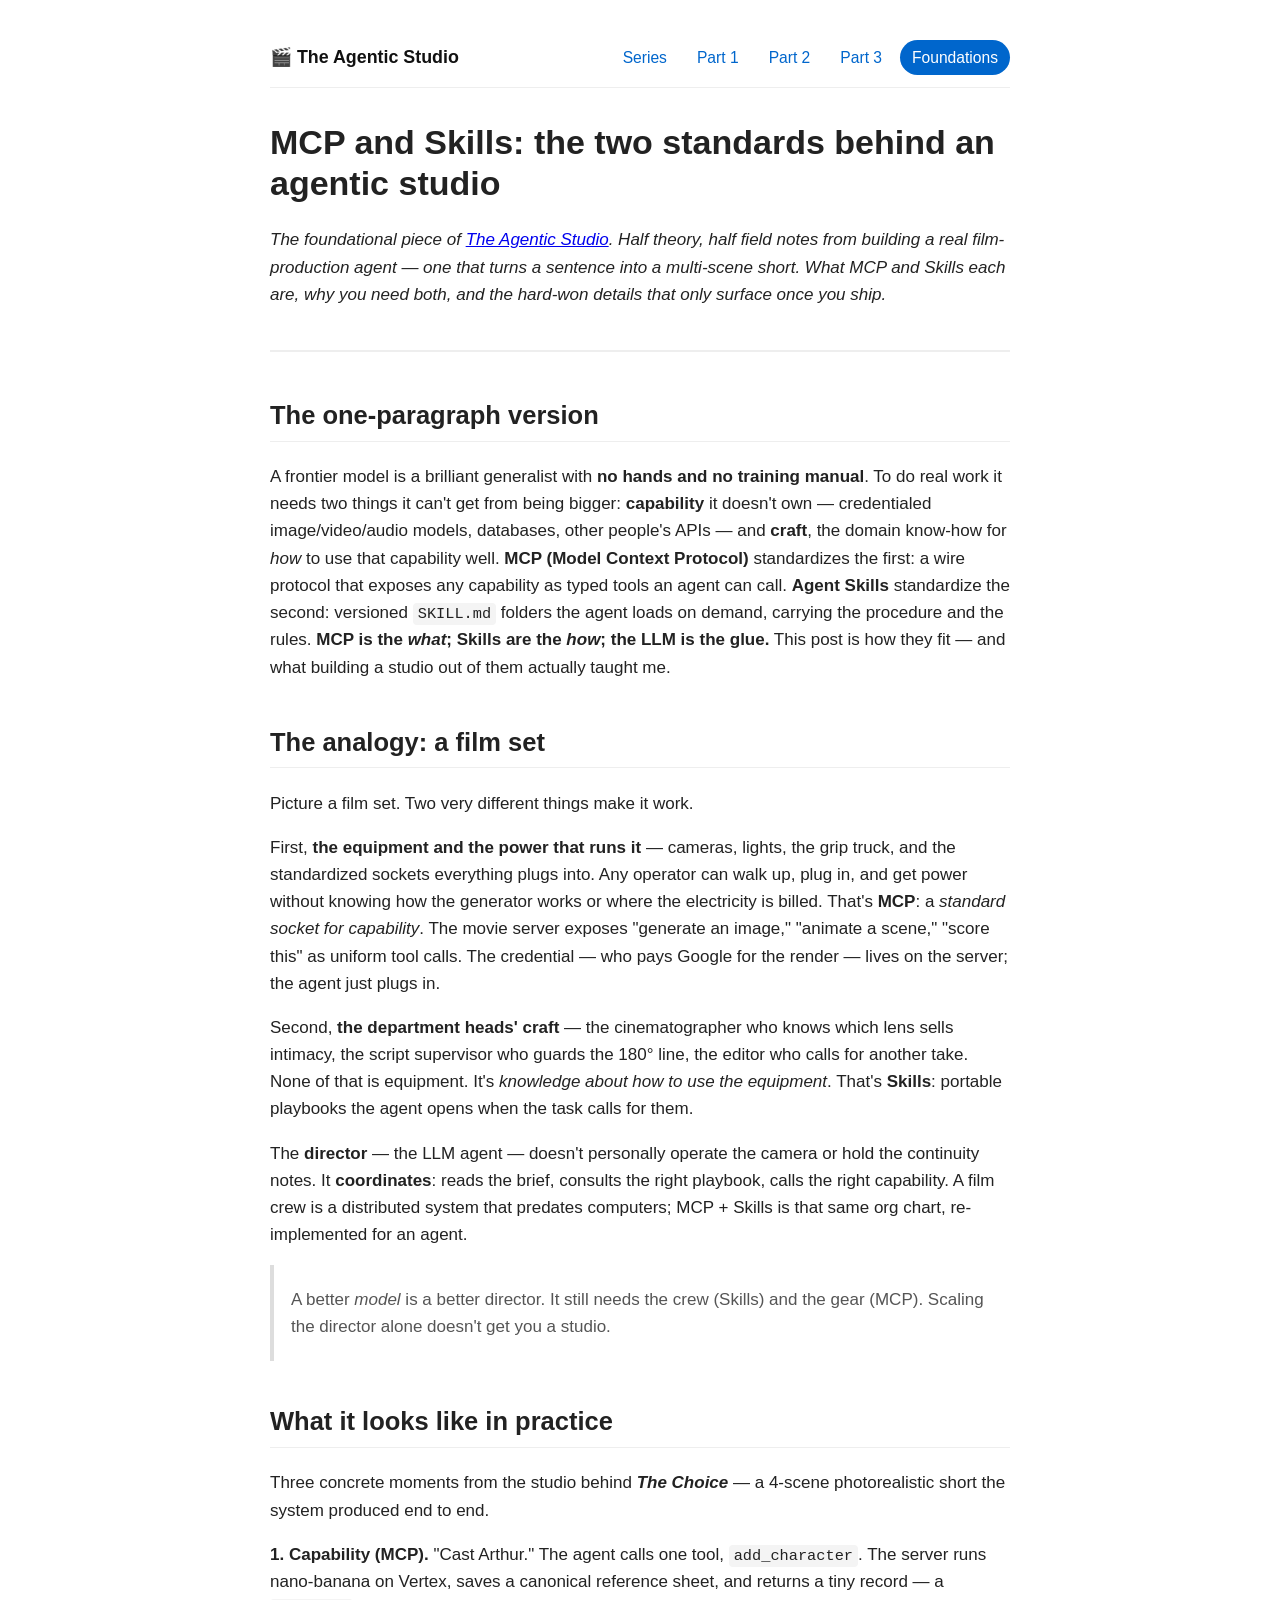
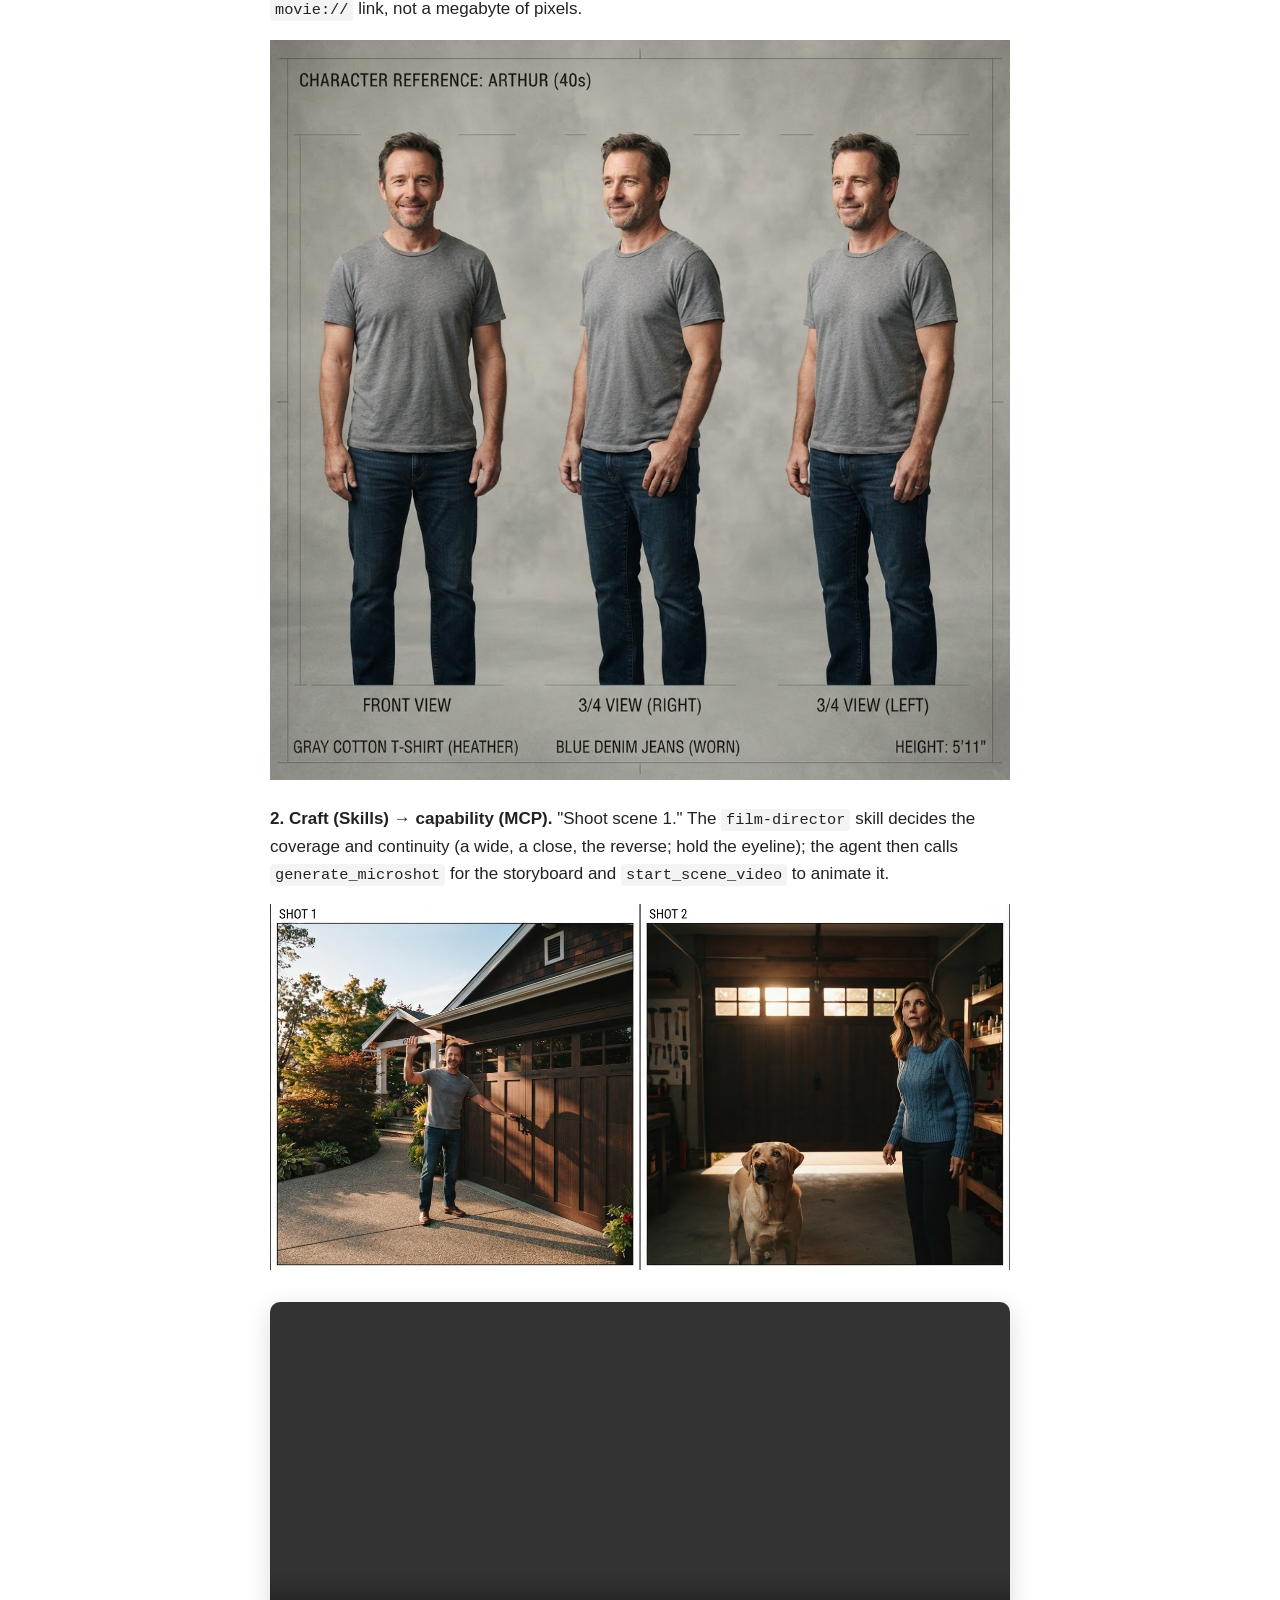
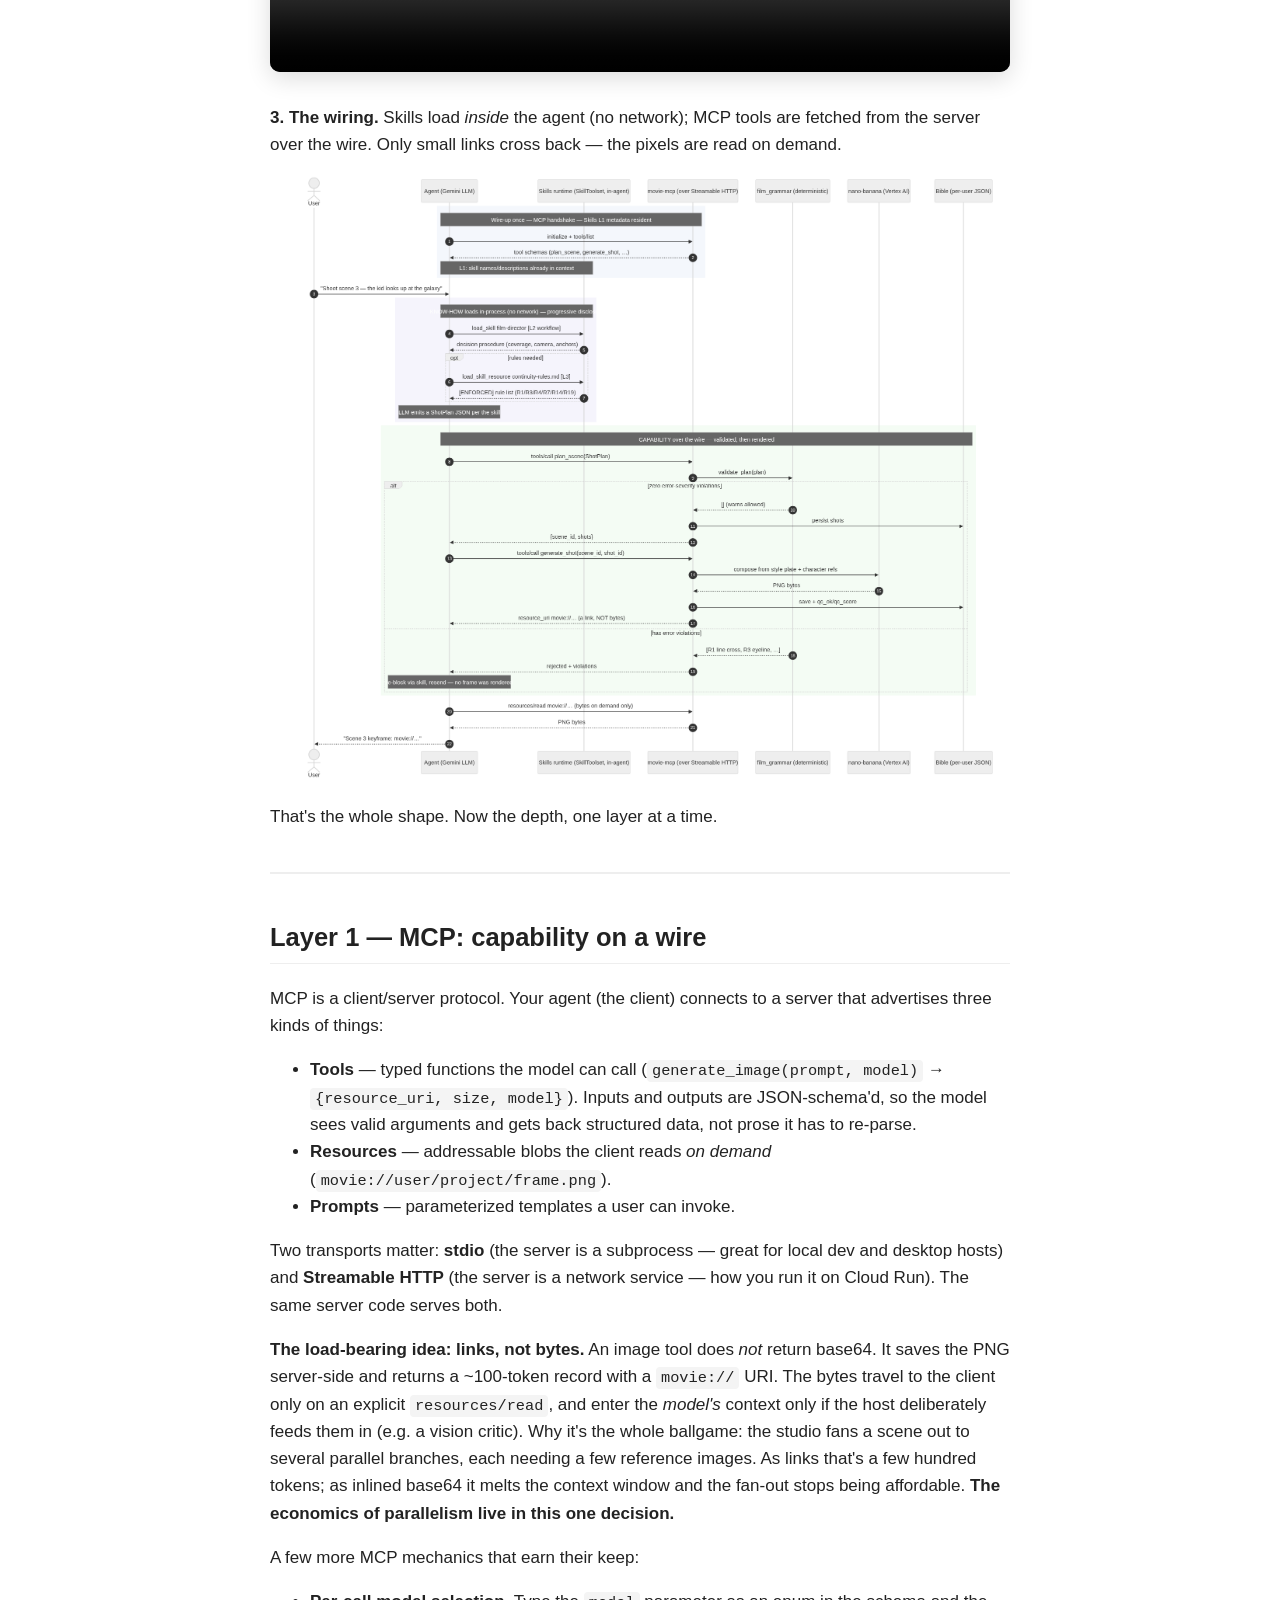
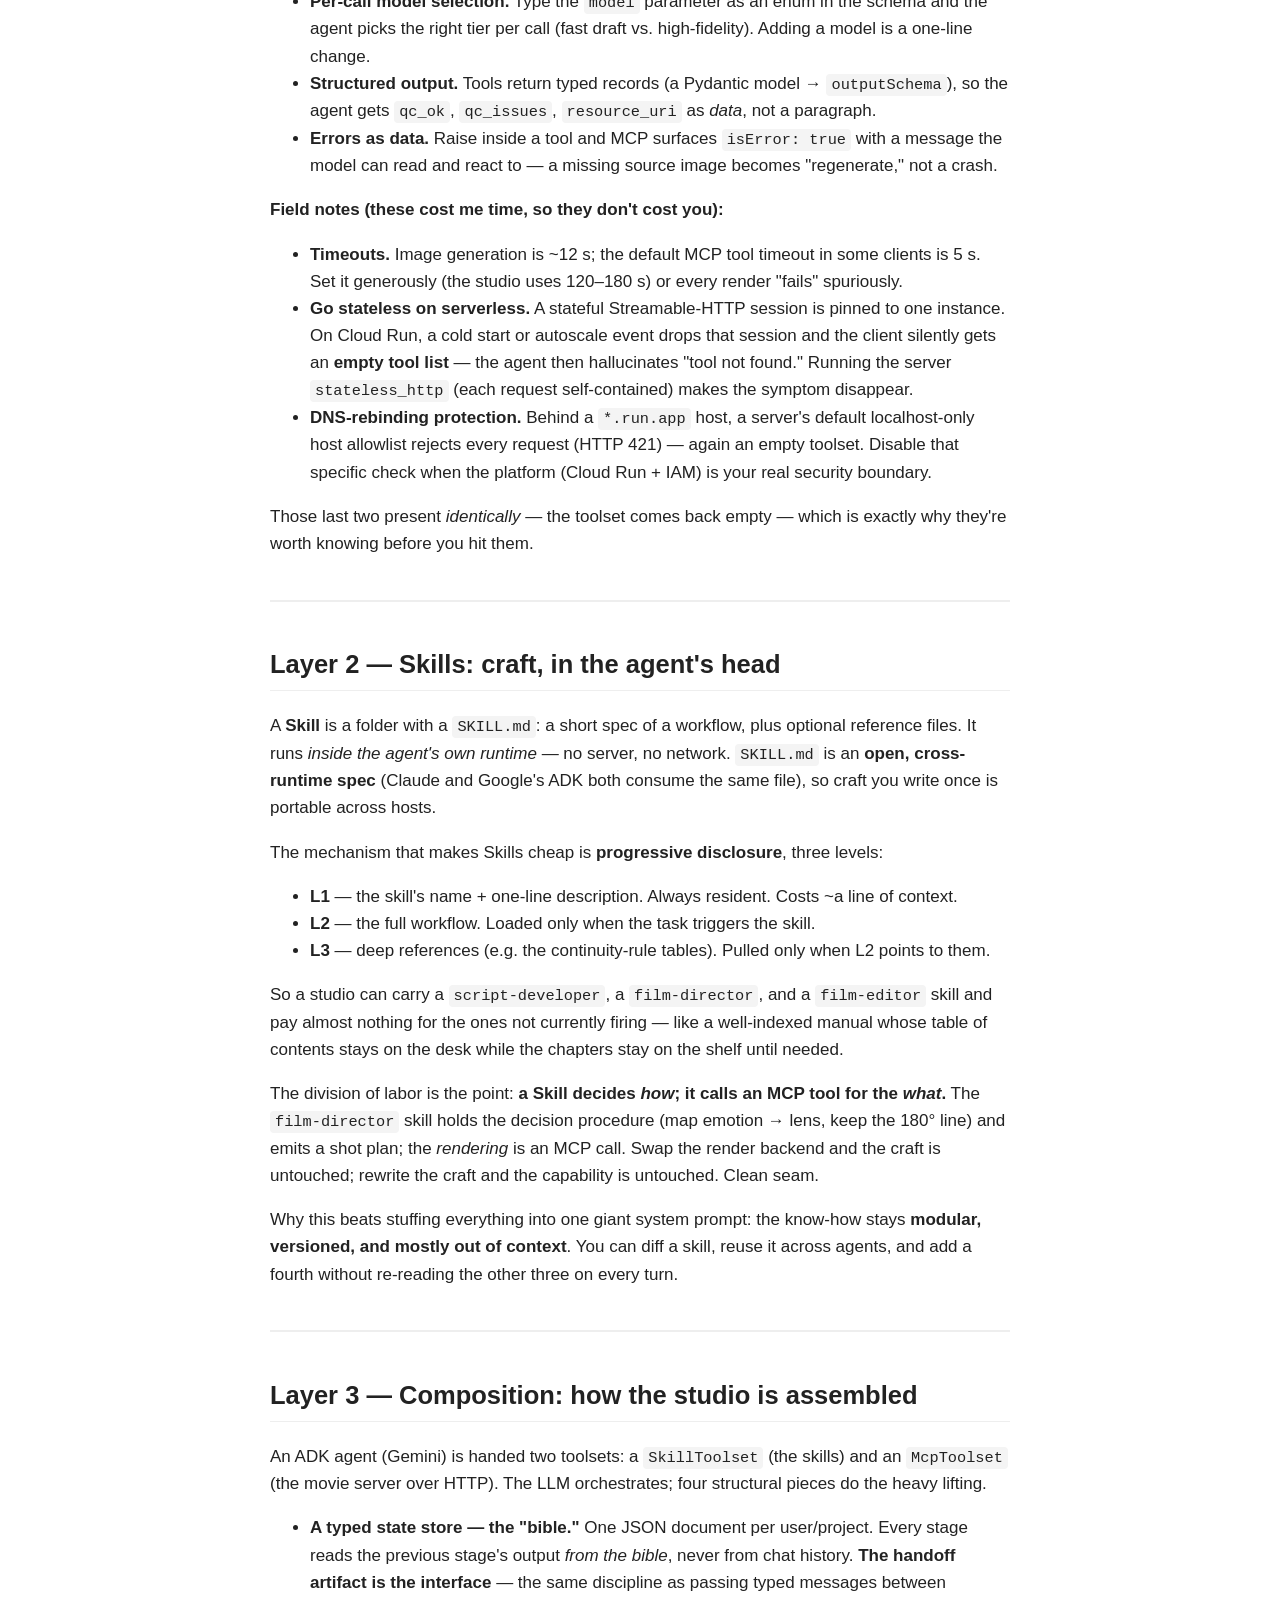
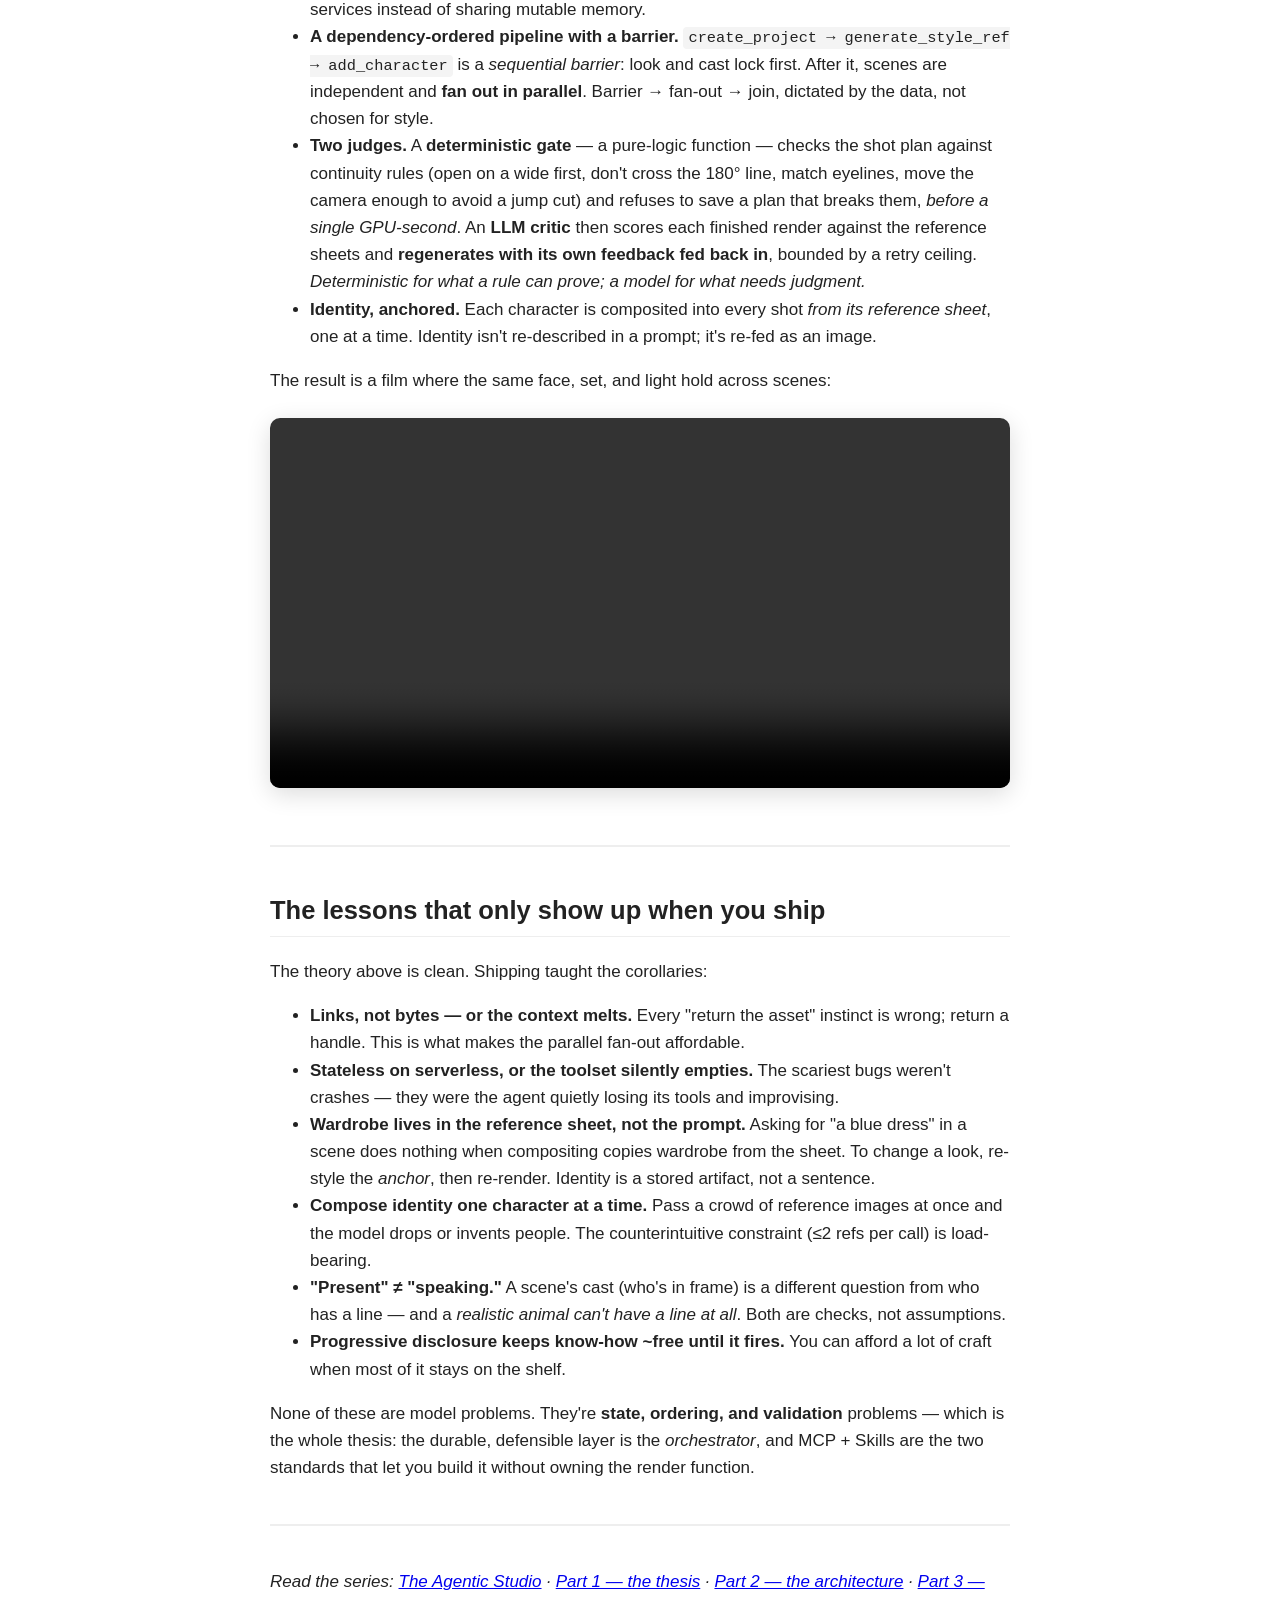
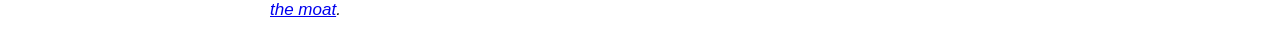
==== docs/index.html @ 74cbadb4 "Rewrite Foundations post (theory + field notes: analogy -> examples -> layered depth, The Choice med" ====
<!doctype html><meta charset=utf-8>
<title>MCP and Skills — The Agentic Studio</title><style>
body{max-width:740px;margin:40px auto;font:17px/1.6 -apple-system,Segoe UI,Roboto,Helvetica,Arial;color:#222;padding:0 16px}
h1{font-size:2em;line-height:1.2} h2{margin-top:1.6em;border-bottom:1px solid #eee;padding-bottom:.2em}
h3{margin-top:1.3em} hr{border:none;border-top:2px solid #eee;margin:2.5em 0}
code{background:#f4f4f4;padding:2px 5px;border-radius:4px;font-size:.9em}
pre{background:#f6f8fa;padding:14px;border-radius:8px;overflow:auto} pre code{background:none;padding:0}
pre.mermaid{background:#fff;text-align:center}
table{border-collapse:collapse;width:100%;margin:1em 0} th,td{border:1px solid #ddd;padding:8px 10px;text-align:left;font-size:.92em}
th{background:#fafafa} blockquote{border-left:4px solid #ddd;margin:1em 0;padding:.2em 1em;color:#555} img{max-width:100%}
video{max-width:100%;border-radius:10px;box-shadow:0 6px 24px rgba(0,0,0,.14);margin:.4em 0}
.gallery{display:grid;grid-template-columns:repeat(auto-fit,minmax(240px,1fr));gap:14px;margin:1.2em 0}
.gallery figure{margin:0} .gallery figcaption{font-size:.82em;color:#777;margin-top:4px}
.site-nav{display:flex;flex-wrap:wrap;align-items:center;gap:8px 12px;margin:0 0 2em;padding-bottom:12px;border-bottom:1px solid #eee}
.site-nav .brand{font-weight:700;color:#111;text-decoration:none;font-size:1.05em;margin-right:auto}
.navlinks{display:flex;flex-wrap:wrap;gap:6px}
.nav-item{text-decoration:none;color:#06c;padding:5px 12px;border-radius:999px;font-size:.92em;white-space:nowrap;transition:background .12s}
.nav-item:hover{background:#eef5ff}
.nav-item.active{background:#06c;color:#fff;pointer-events:none}</style>
<header class="site-nav"><a class="brand" href="agentic-studio-series.html">🎬 The Agentic Studio</a><nav class="navlinks"><a class="nav-item" href="agentic-studio-series.html" title="Overview">Series</a><a class="nav-item" href="part-1-thesis.html" title="Thesis">Part 1</a><a class="nav-item" href="pre-production-barrier.html" title="Architecture">Part 2</a><a class="nav-item" href="part-3-moat.html" title="Moat">Part 3</a><a class="nav-item active" href="#" title="MCP & Skills">Foundations</a></nav></header>
<h1>MCP and Skills: the two standards behind an agentic studio</h1>
<p><em>The foundational piece of </em><em><a href="agentic-studio-series.html">The Agentic Studio</a></em><em>. Half theory, half
field notes from building a real film-production agent — one that turns a sentence into a multi-scene
short. What MCP and Skills each are, why you need </em><em>both</em><em>, and the hard-won details that only surface
once you ship.</em></p>
<hr />
<h2>The one-paragraph version</h2>
<p>A frontier model is a brilliant generalist with <strong>no hands and no training manual</strong>. To do real work
it needs two things it can't get from being bigger: <strong>capability</strong> it doesn't own — credentialed
image/video/audio models, databases, other people's APIs — and <strong>craft</strong>, the domain know-how for
<em>how</em> to use that capability well. <strong>MCP (Model Context Protocol)</strong> standardizes the first: a wire
protocol that exposes any capability as typed tools an agent can call. <strong>Agent Skills</strong> standardize
the second: versioned <code>SKILL.md</code> folders the agent loads on demand, carrying the procedure and the
rules. <strong>MCP is the <em>what</em>; Skills are the <em>how</em>; the LLM is the glue.</strong> This post is how they fit —
and what building a studio out of them actually taught me.</p>
<h2>The analogy: a film set</h2>
<p>Picture a film set. Two very different things make it work.</p>
<p>First, <strong>the equipment and the power that runs it</strong> — cameras, lights, the grip truck, and the
standardized sockets everything plugs into. Any operator can walk up, plug in, and get power without
knowing how the generator works or where the electricity is billed. That's <strong>MCP</strong>: a <em>standard
socket for capability</em>. The movie server exposes "generate an image," "animate a scene," "score this"
as uniform tool calls. The credential — who pays Google for the render — lives on the server; the
agent just plugs in.</p>
<p>Second, <strong>the department heads' craft</strong> — the cinematographer who knows which lens sells intimacy,
the script supervisor who guards the 180° line, the editor who calls for another take. None of that is
equipment. It's <em>knowledge about how to use the equipment</em>. That's <strong>Skills</strong>: portable playbooks the
agent opens when the task calls for them.</p>
<p>The <strong>director</strong> — the LLM agent — doesn't personally operate the camera or hold the continuity
notes. It <strong>coordinates</strong>: reads the brief, consults the right playbook, calls the right capability. A
film crew is a distributed system that predates computers; MCP + Skills is that same org chart,
re-implemented for an agent.</p>
<blockquote>
<p>A better <em>model</em> is a better director. It still needs the crew (Skills) and the gear (MCP). Scaling
the director alone doesn't get you a studio.</p>
</blockquote>
<h2>What it looks like in practice</h2>
<p>Three concrete moments from the studio behind <strong><em>The Choice</em></strong> — a 4-scene photorealistic short the
system produced end to end.</p>
<p><strong>1. Capability (MCP).</strong> "Cast Arthur." The agent calls one tool, <code>add_character</code>. The server runs
nano-banana on Vertex, saves a canonical reference sheet, and returns a tiny record — a <code>movie://</code>
link, not a megabyte of pixels.</p>
<p><img alt="Arthur — a character reference sheet returned by an MCP tool" src="media/choice-arthur.png" /></p>
<p><strong>2. Craft (Skills) → capability (MCP).</strong> "Shoot scene 1." The <code>film-director</code> skill decides the
coverage and continuity (a wide, a close, the reverse; hold the eyeline); the agent then calls
<code>generate_microshot</code> for the storyboard and <code>start_scene_video</code> to animate it.</p>
<p><img alt="A 3-panel micro-shot storyboard for one scene" src="media/choice-storyboard-s1.png" /></p>
<video controls preload="metadata" src="media/choice-scene-1.mp4" style="width:100%"></video>

<p><strong>3. The wiring.</strong> Skills load <em>inside</em> the agent (no network); MCP tools are fetched from the server
over the wire. Only small links cross back — the pixels are read on demand.</p>
<p><img alt="The skill + MCP call path" src="media/seq-callpath.png" /></p>
<p>That's the whole shape. Now the depth, one layer at a time.</p>
<hr />
<h2>Layer 1 — MCP: capability on a wire</h2>
<p>MCP is a client/server protocol. Your agent (the client) connects to a server that advertises three
kinds of things:</p>
<ul>
<li><strong>Tools</strong> — typed functions the model can call (<code>generate_image(prompt, model)</code> →
  <code>{resource_uri, size, model}</code>). Inputs and outputs are JSON-schema'd, so the model sees valid
  arguments and gets back structured data, not prose it has to re-parse.</li>
<li><strong>Resources</strong> — addressable blobs the client reads <em>on demand</em> (<code>movie://user/project/frame.png</code>).</li>
<li><strong>Prompts</strong> — parameterized templates a user can invoke.</li>
</ul>
<p>Two transports matter: <strong>stdio</strong> (the server is a subprocess — great for local dev and desktop hosts)
and <strong>Streamable HTTP</strong> (the server is a network service — how you run it on Cloud Run). The same
server code serves both.</p>
<p><strong>The load-bearing idea: links, not bytes.</strong> An image tool does <em>not</em> return base64. It saves the PNG
server-side and returns a ~100-token record with a <code>movie://</code> URI. The bytes travel to the client
only on an explicit <code>resources/read</code>, and enter the <em>model's</em> context only if the host deliberately
feeds them in (e.g. a vision critic). Why it's the whole ballgame: the studio fans a scene out to
several parallel branches, each needing a few reference images. As links that's a few hundred tokens;
as inlined base64 it melts the context window and the fan-out stops being affordable. <strong>The economics
of parallelism live in this one decision.</strong></p>
<p>A few more MCP mechanics that earn their keep:</p>
<ul>
<li><strong>Per-call model selection.</strong> Type the <code>model</code> parameter as an enum in the schema and the agent
  picks the right tier per call (fast draft vs. high-fidelity). Adding a model is a one-line change.</li>
<li><strong>Structured output.</strong> Tools return typed records (a Pydantic model → <code>outputSchema</code>), so the agent
  gets <code>qc_ok</code>, <code>qc_issues</code>, <code>resource_uri</code> as <em>data</em>, not a paragraph.</li>
<li><strong>Errors as data.</strong> Raise inside a tool and MCP surfaces <code>isError: true</code> with a message the model
  can read and react to — a missing source image becomes "regenerate," not a crash.</li>
</ul>
<p><strong>Field notes (these cost me time, so they don't cost you):</strong></p>
<ul>
<li><strong>Timeouts.</strong> Image generation is ~12 s; the default MCP tool timeout in some clients is 5 s. Set
  it generously (the studio uses 120–180 s) or every render "fails" spuriously.</li>
<li><strong>Go stateless on serverless.</strong> A stateful Streamable-HTTP session is pinned to one instance. On
  Cloud Run, a cold start or autoscale event drops that session and the client silently gets an
  <strong>empty tool list</strong> — the agent then hallucinates "tool not found." Running the server
  <code>stateless_http</code> (each request self-contained) makes the symptom disappear.</li>
<li><strong>DNS-rebinding protection.</strong> Behind a <code>*.run.app</code> host, a server's default localhost-only host
  allowlist rejects every request (HTTP 421) — again an empty toolset. Disable that specific check
  when the platform (Cloud Run + IAM) is your real security boundary.</li>
</ul>
<p>Those last two present <em>identically</em> — the toolset comes back empty — which is exactly why they're
worth knowing before you hit them.</p>
<hr />
<h2>Layer 2 — Skills: craft, in the agent's head</h2>
<p>A <strong>Skill</strong> is a folder with a <code>SKILL.md</code>: a short spec of a workflow, plus optional reference files.
It runs <em>inside the agent's own runtime</em> — no server, no network. <code>SKILL.md</code> is an <strong>open,
cross-runtime spec</strong> (Claude and Google's ADK both consume the same file), so craft you write once is
portable across hosts.</p>
<p>The mechanism that makes Skills cheap is <strong>progressive disclosure</strong>, three levels:</p>
<ul>
<li><strong>L1</strong> — the skill's name + one-line description. Always resident. Costs ~a line of context.</li>
<li><strong>L2</strong> — the full workflow. Loaded only when the task triggers the skill.</li>
<li><strong>L3</strong> — deep references (e.g. the continuity-rule tables). Pulled only when L2 points to them.</li>
</ul>
<p>So a studio can carry a <code>script-developer</code>, a <code>film-director</code>, and a <code>film-editor</code> skill and pay
almost nothing for the ones not currently firing — like a well-indexed manual whose table of contents
stays on the desk while the chapters stay on the shelf until needed.</p>
<p>The division of labor is the point: <strong>a Skill decides <em>how</em>; it calls an MCP tool for the <em>what</em>.</strong>
The <code>film-director</code> skill holds the decision procedure (map emotion → lens, keep the 180° line) and
emits a shot plan; the <em>rendering</em> is an MCP call. Swap the render backend and the craft is untouched;
rewrite the craft and the capability is untouched. Clean seam.</p>
<p>Why this beats stuffing everything into one giant system prompt: the know-how stays <strong>modular,
versioned, and mostly out of context</strong>. You can diff a skill, reuse it across agents, and add a fourth
without re-reading the other three on every turn.</p>
<hr />
<h2>Layer 3 — Composition: how the studio is assembled</h2>
<p>An ADK agent (Gemini) is handed two toolsets: a <code>SkillToolset</code> (the skills) and an <code>McpToolset</code> (the
movie server over HTTP). The LLM orchestrates; four structural pieces do the heavy lifting.</p>
<ul>
<li><strong>A typed state store — the "bible."</strong> One JSON document per user/project. Every stage reads the
  previous stage's output <em>from the bible</em>, never from chat history. <strong>The handoff artifact is the
  interface</strong> — the same discipline as passing typed messages between services instead of sharing
  mutable memory.</li>
<li><strong>A dependency-ordered pipeline with a barrier.</strong> <code>create_project → generate_style_ref →
  add_character</code> is a <em>sequential barrier</em>: look and cast lock first. After it, scenes are independent
  and <strong>fan out in parallel</strong>. Barrier → fan-out → join, dictated by the data, not chosen for style.</li>
<li><strong>Two judges.</strong> A <strong>deterministic gate</strong> — a pure-logic function — checks the shot plan against
  continuity rules (open on a wide first, don't cross the 180° line, match eyelines, move the camera
  enough to avoid a jump cut) and refuses to save a plan that breaks them, <em>before a single
  GPU-second</em>. An <strong>LLM critic</strong> then scores each finished render against the reference sheets and
  <strong>regenerates with its own feedback fed back in</strong>, bounded by a retry ceiling. <em>Deterministic for
  what a rule can prove; a model for what needs judgment.</em></li>
<li><strong>Identity, anchored.</strong> Each character is composited into every shot <em>from its reference sheet</em>, one
  at a time. Identity isn't re-described in a prompt; it's re-fed as an image.</li>
</ul>
<p>The result is a film where the same face, set, and light hold across scenes:</p>
<video controls preload="metadata" src="media/choice-scene-2.mp4" style="width:100%"></video>

<hr />
<h2>The lessons that only show up when you ship</h2>
<p>The theory above is clean. Shipping taught the corollaries:</p>
<ul>
<li><strong>Links, not bytes — or the context melts.</strong> Every "return the asset" instinct is wrong; return a
  handle. This is what makes the parallel fan-out affordable.</li>
<li><strong>Stateless on serverless, or the toolset silently empties.</strong> The scariest bugs weren't crashes —
  they were the agent quietly losing its tools and improvising.</li>
<li><strong>Wardrobe lives in the reference sheet, not the prompt.</strong> Asking for "a blue dress" in a scene does
  nothing when compositing copies wardrobe from the sheet. To change a look, re-style the <em>anchor</em>,
  then re-render. Identity is a stored artifact, not a sentence.</li>
<li><strong>Compose identity one character at a time.</strong> Pass a crowd of reference images at once and the model
  drops or invents people. The counterintuitive constraint (≤2 refs per call) is load-bearing.</li>
<li><strong>"Present" ≠ "speaking."</strong> A scene's cast (who's in frame) is a different question from who has a
  line — and a <em>realistic animal can't have a line at all</em>. Both are checks, not assumptions.</li>
<li><strong>Progressive disclosure keeps know-how ~free until it fires.</strong> You can afford a lot of craft when
  most of it stays on the shelf.</li>
</ul>
<p>None of these are model problems. They're <strong>state, ordering, and validation</strong> problems — which is the
whole thesis: the durable, defensible layer is the <em>orchestrator</em>, and MCP + Skills are the two
standards that let you build it without owning the render function.</p>
<hr />
<p><em>Read the series: </em><em><a href="agentic-studio-series.html">The Agentic Studio</a></em><em> ·
</em><em><a href="part-1-thesis.html">Part 1 — the thesis</a></em><em> ·
</em><em><a href="pre-production-barrier.html">Part 2 — the architecture</a></em><em> ·
</em><em><a href="part-3-moat.html">Part 3 — the moat</a></em><em>.</em></p>
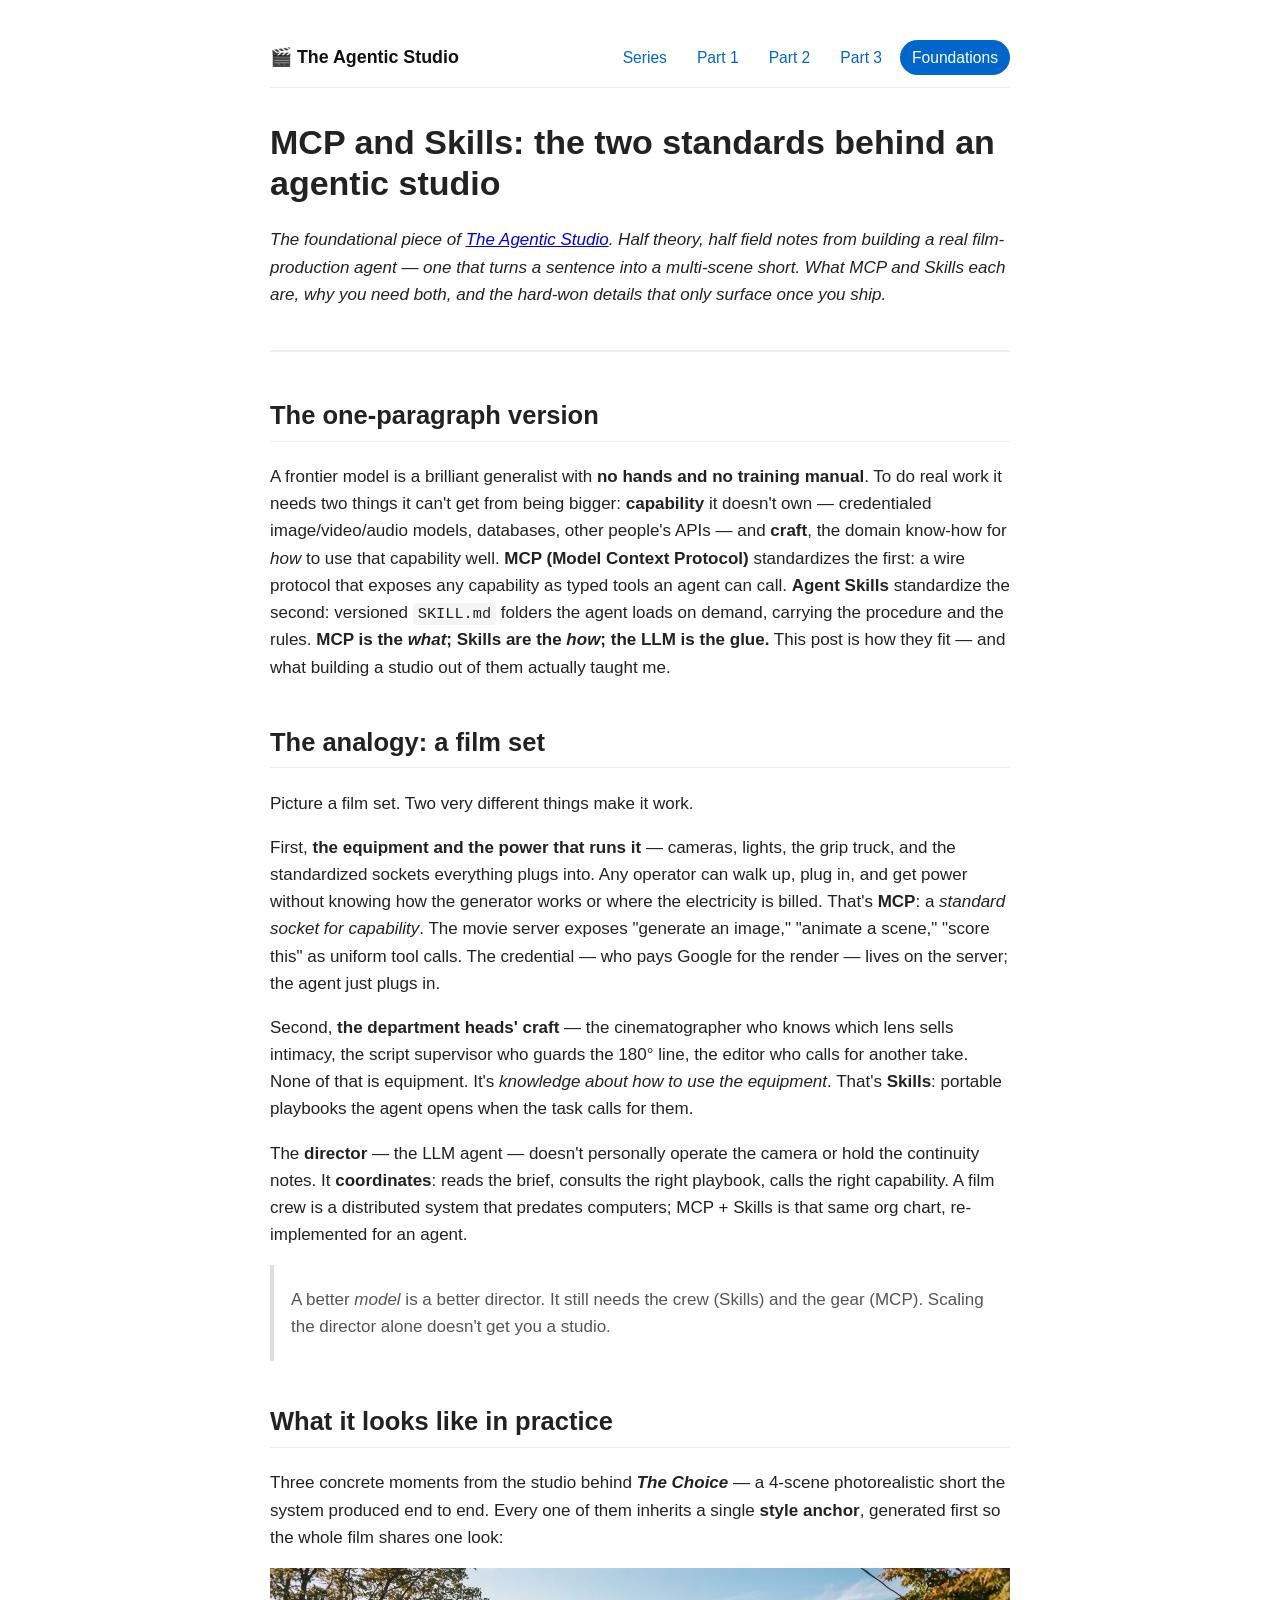
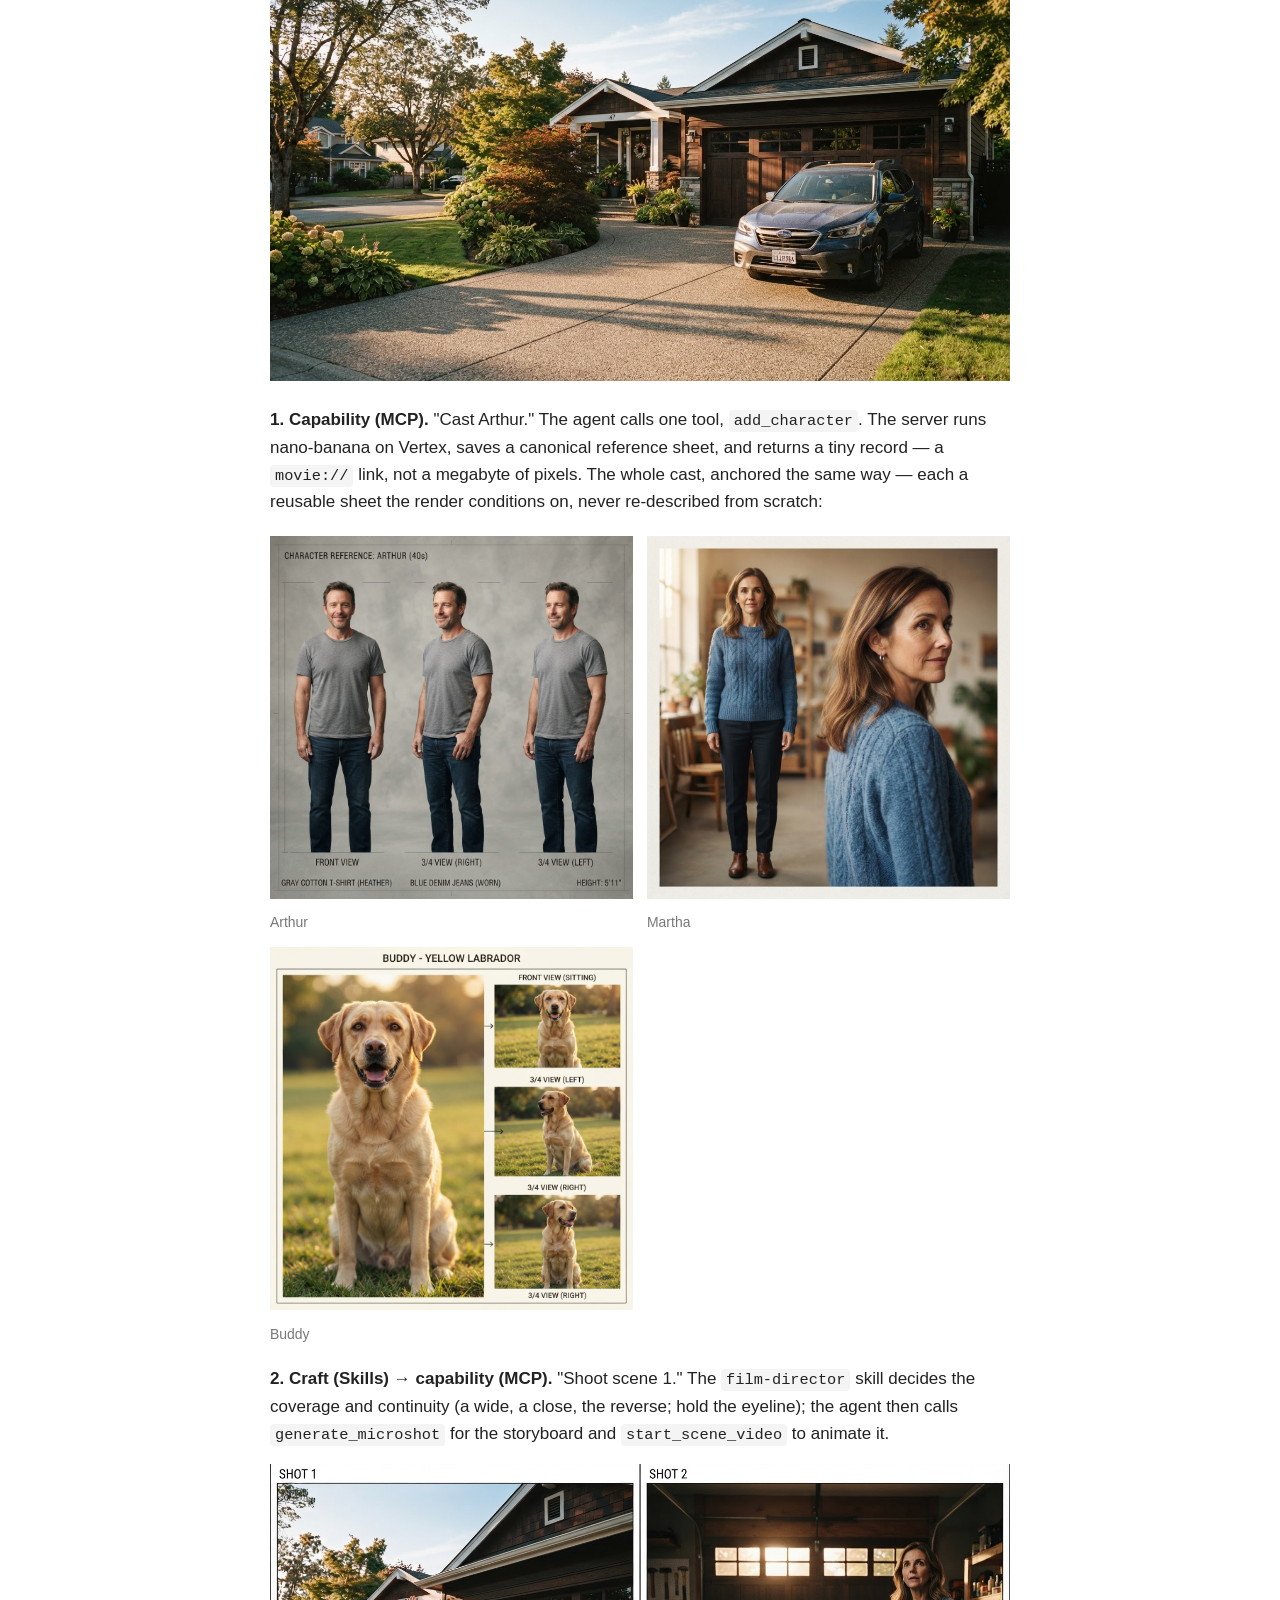
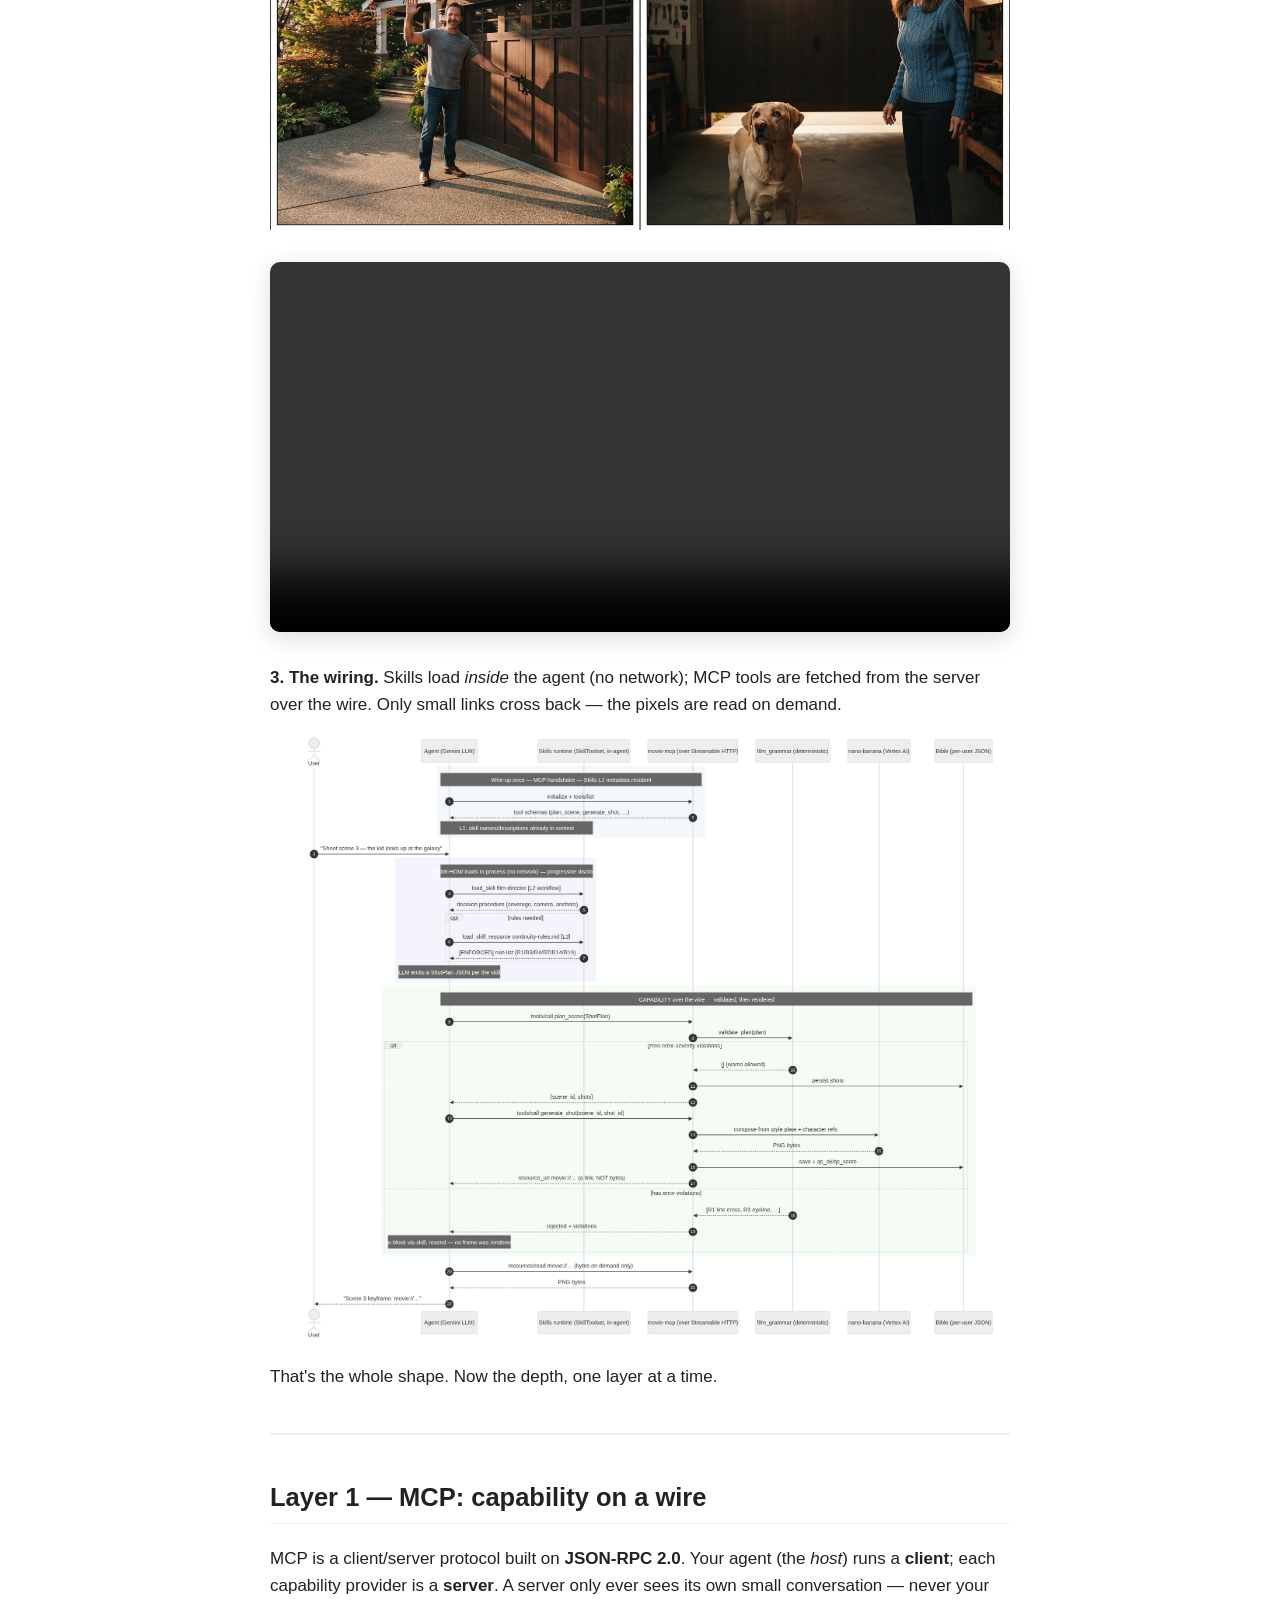
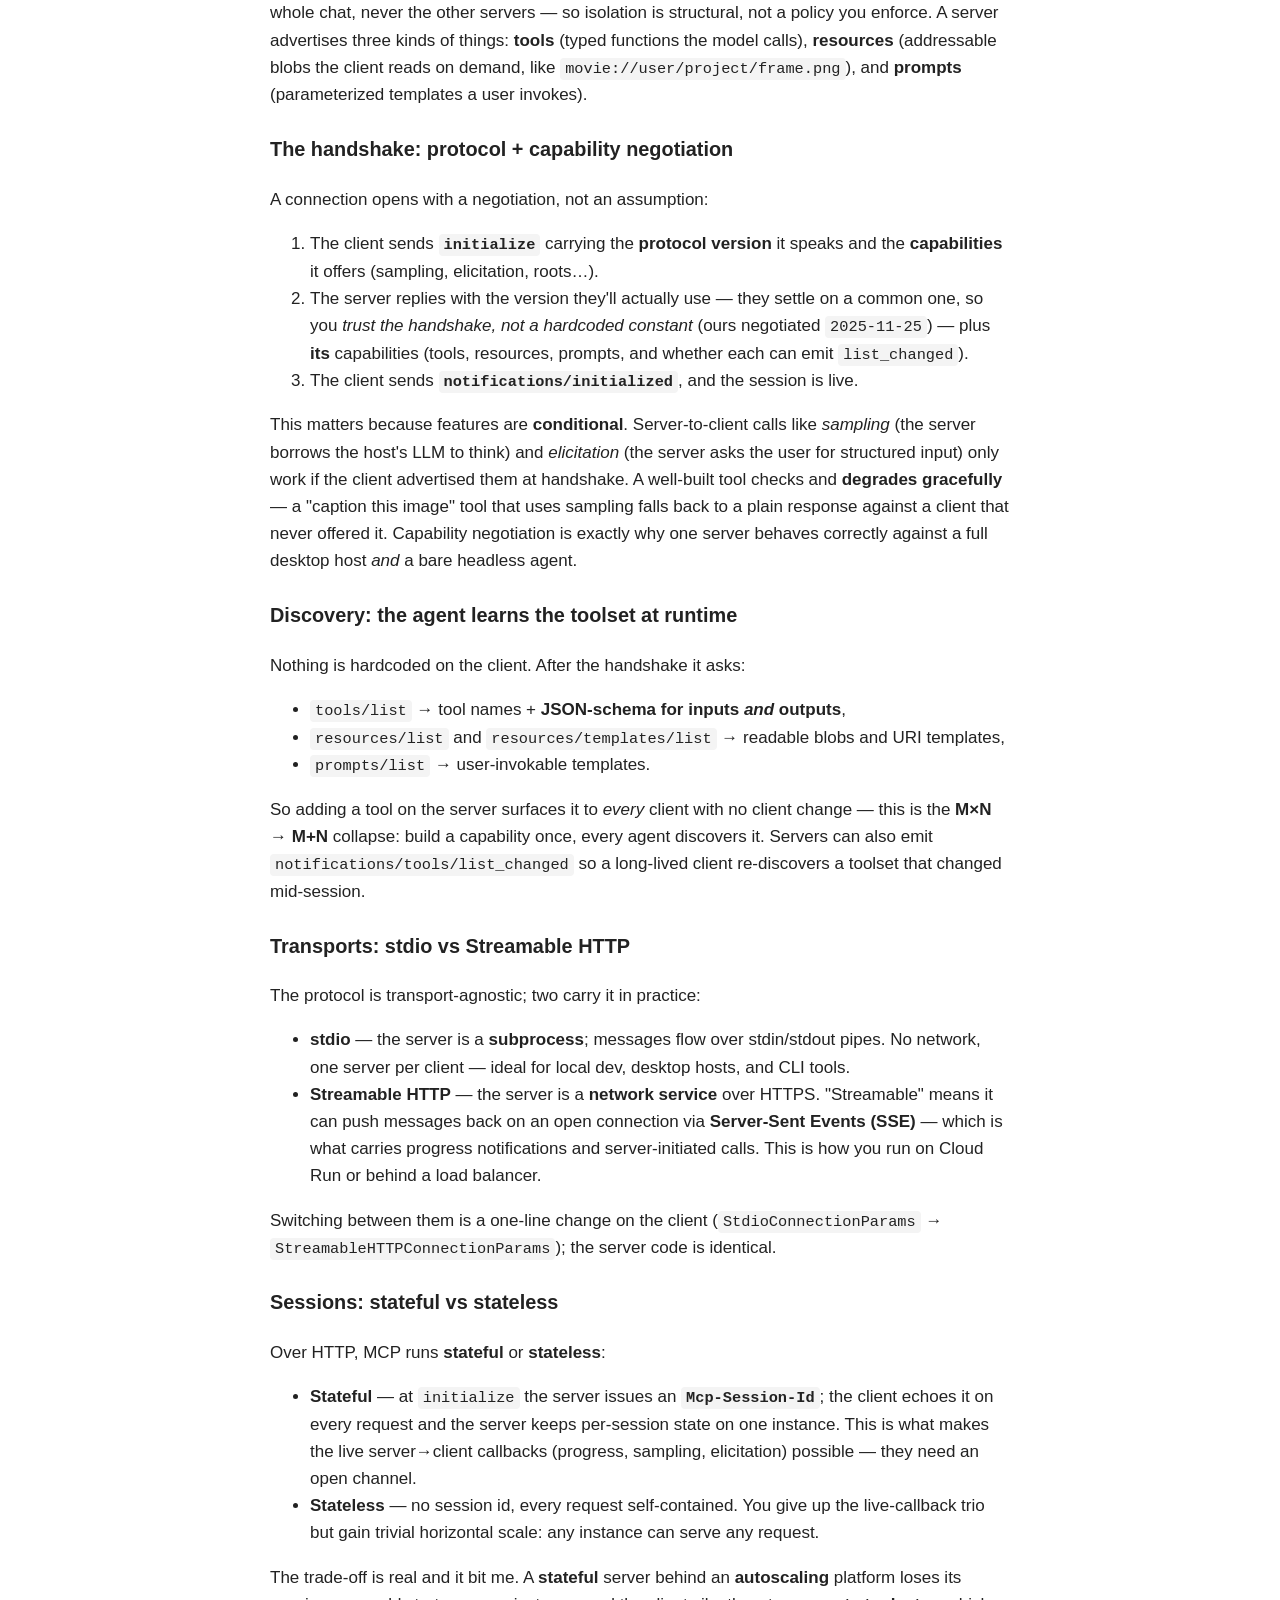
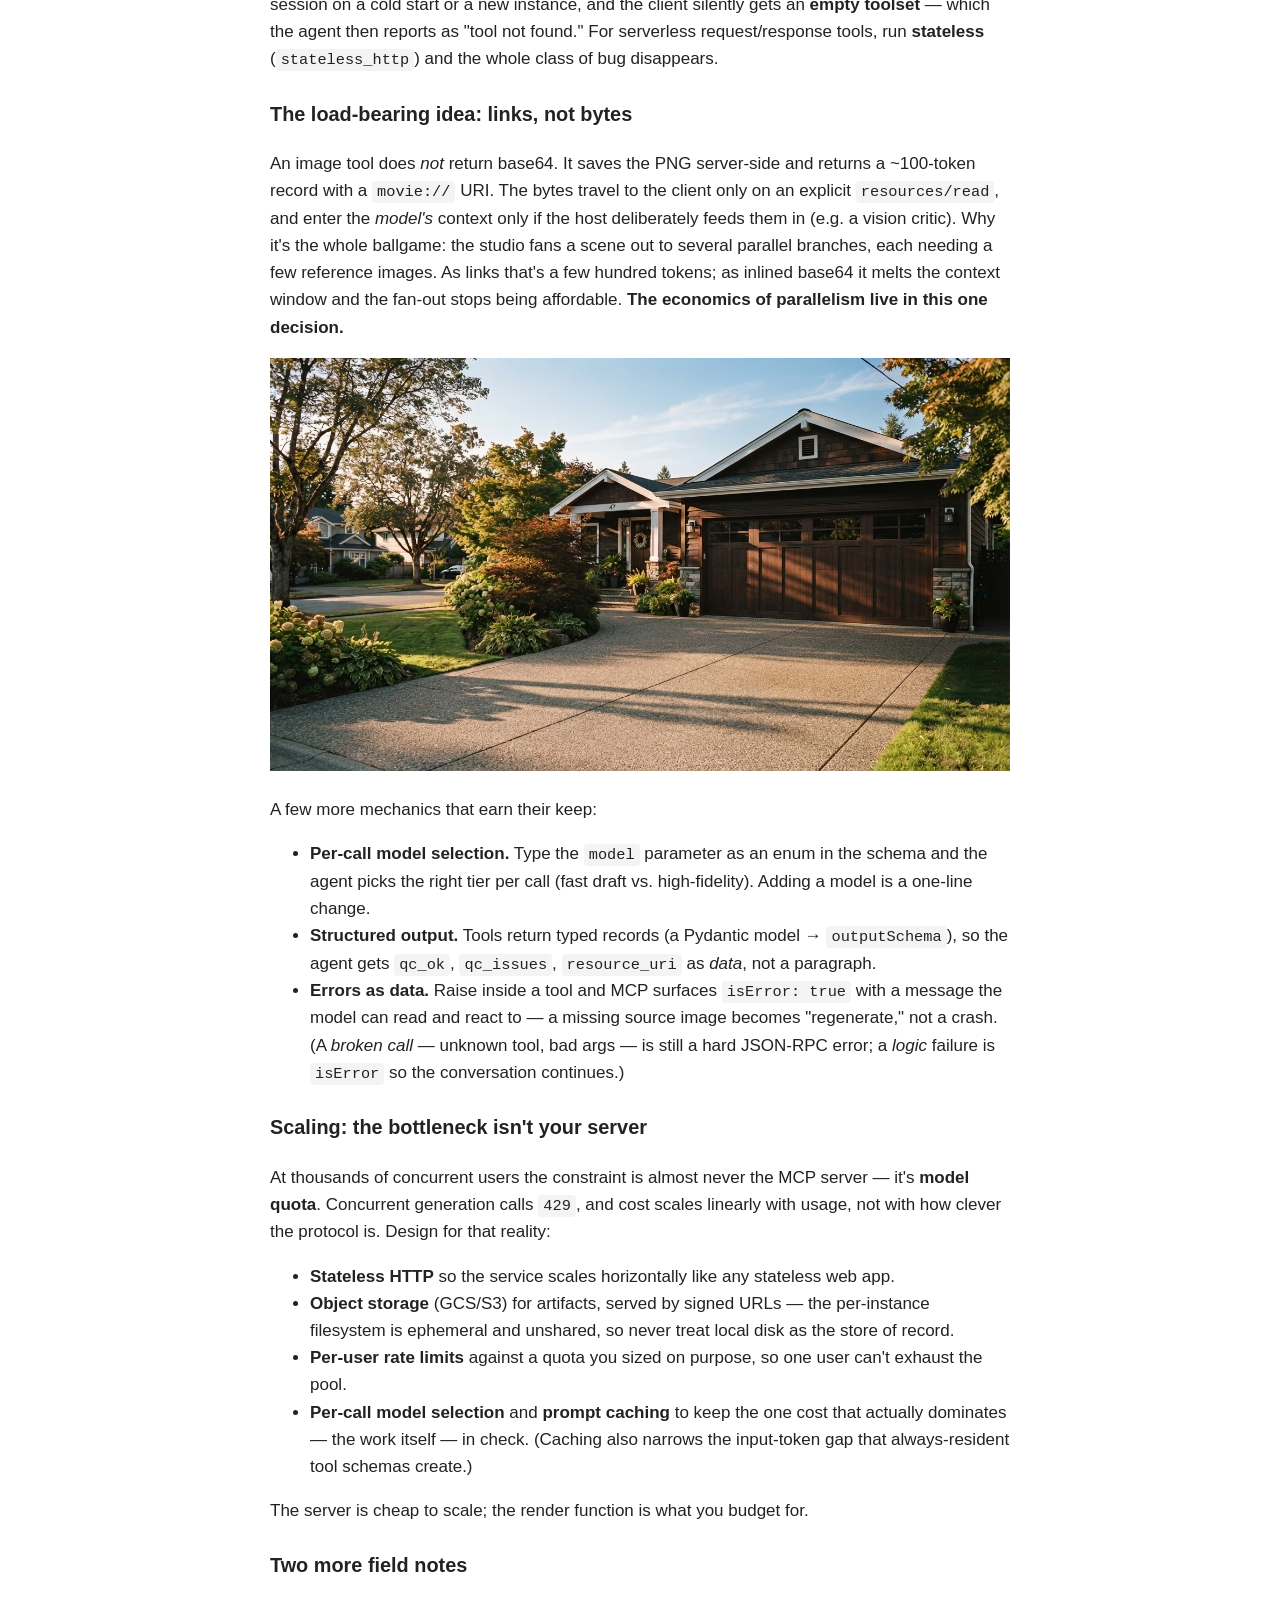
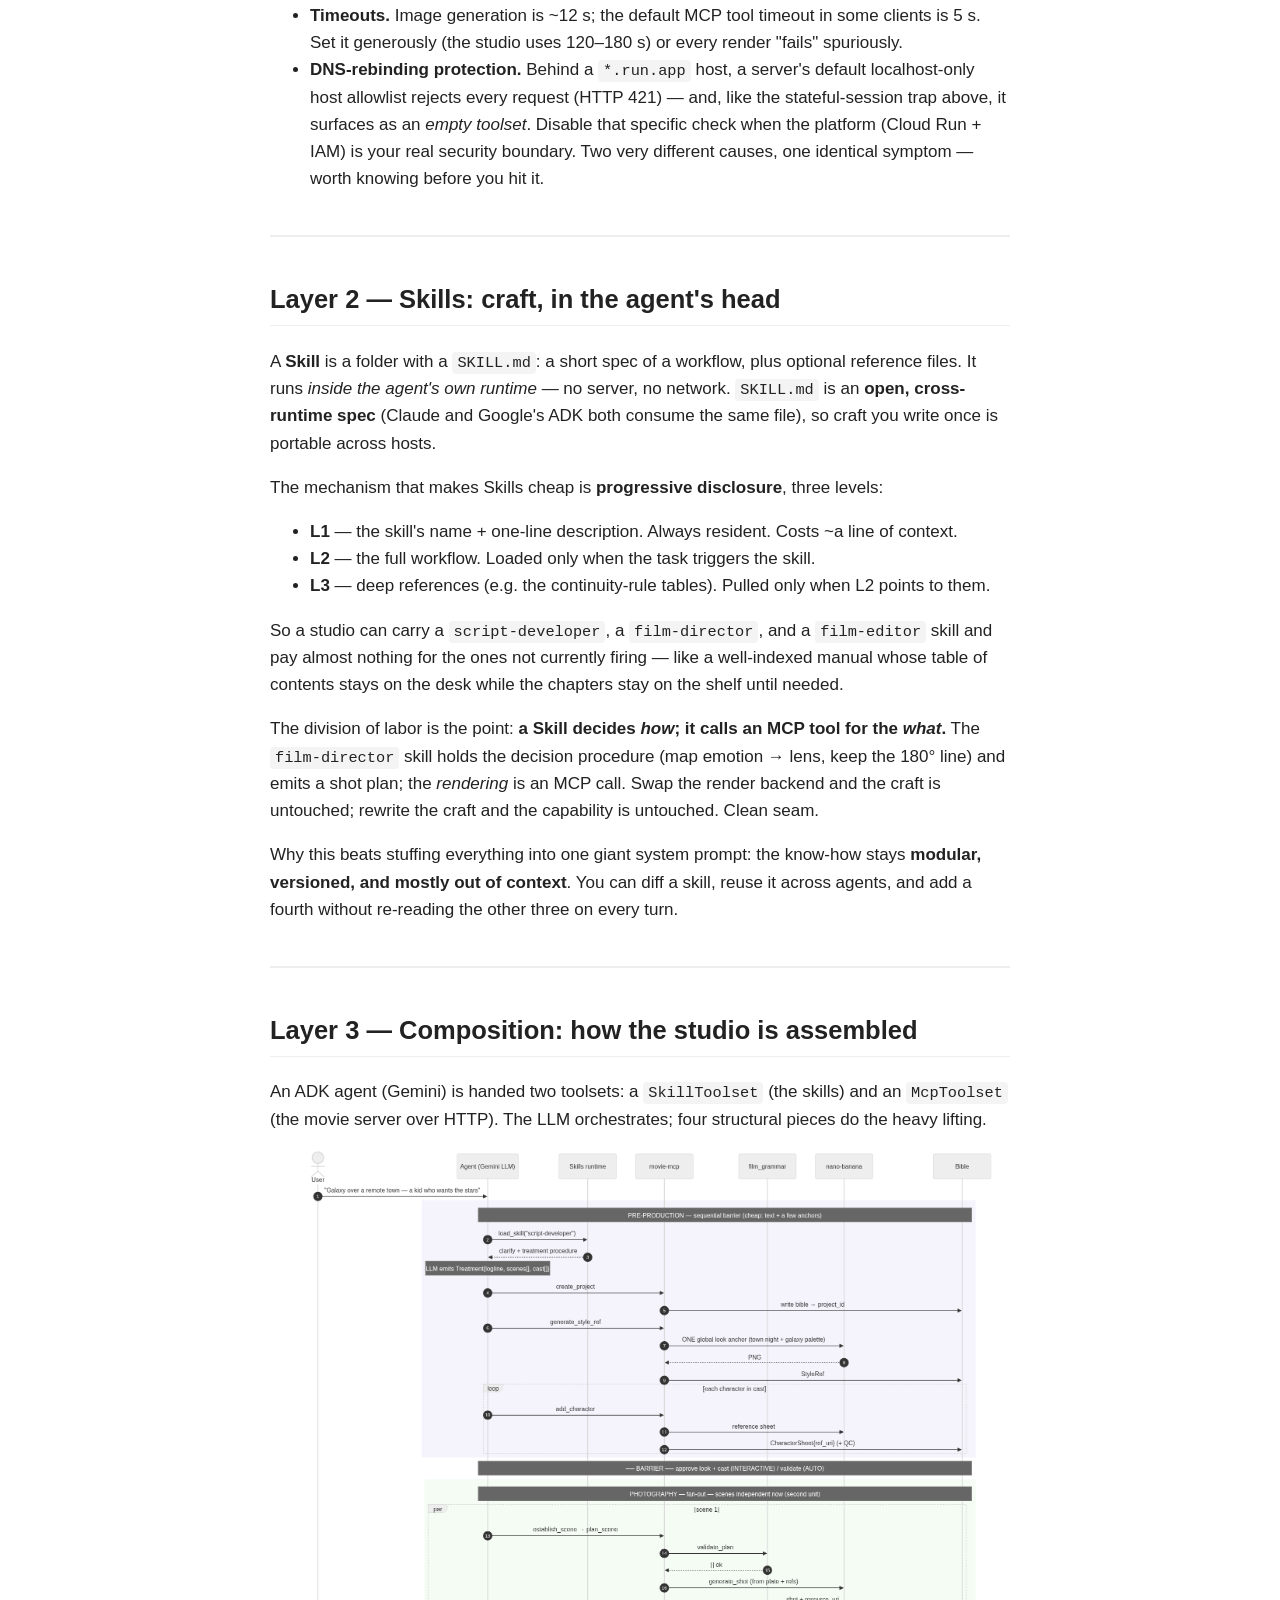
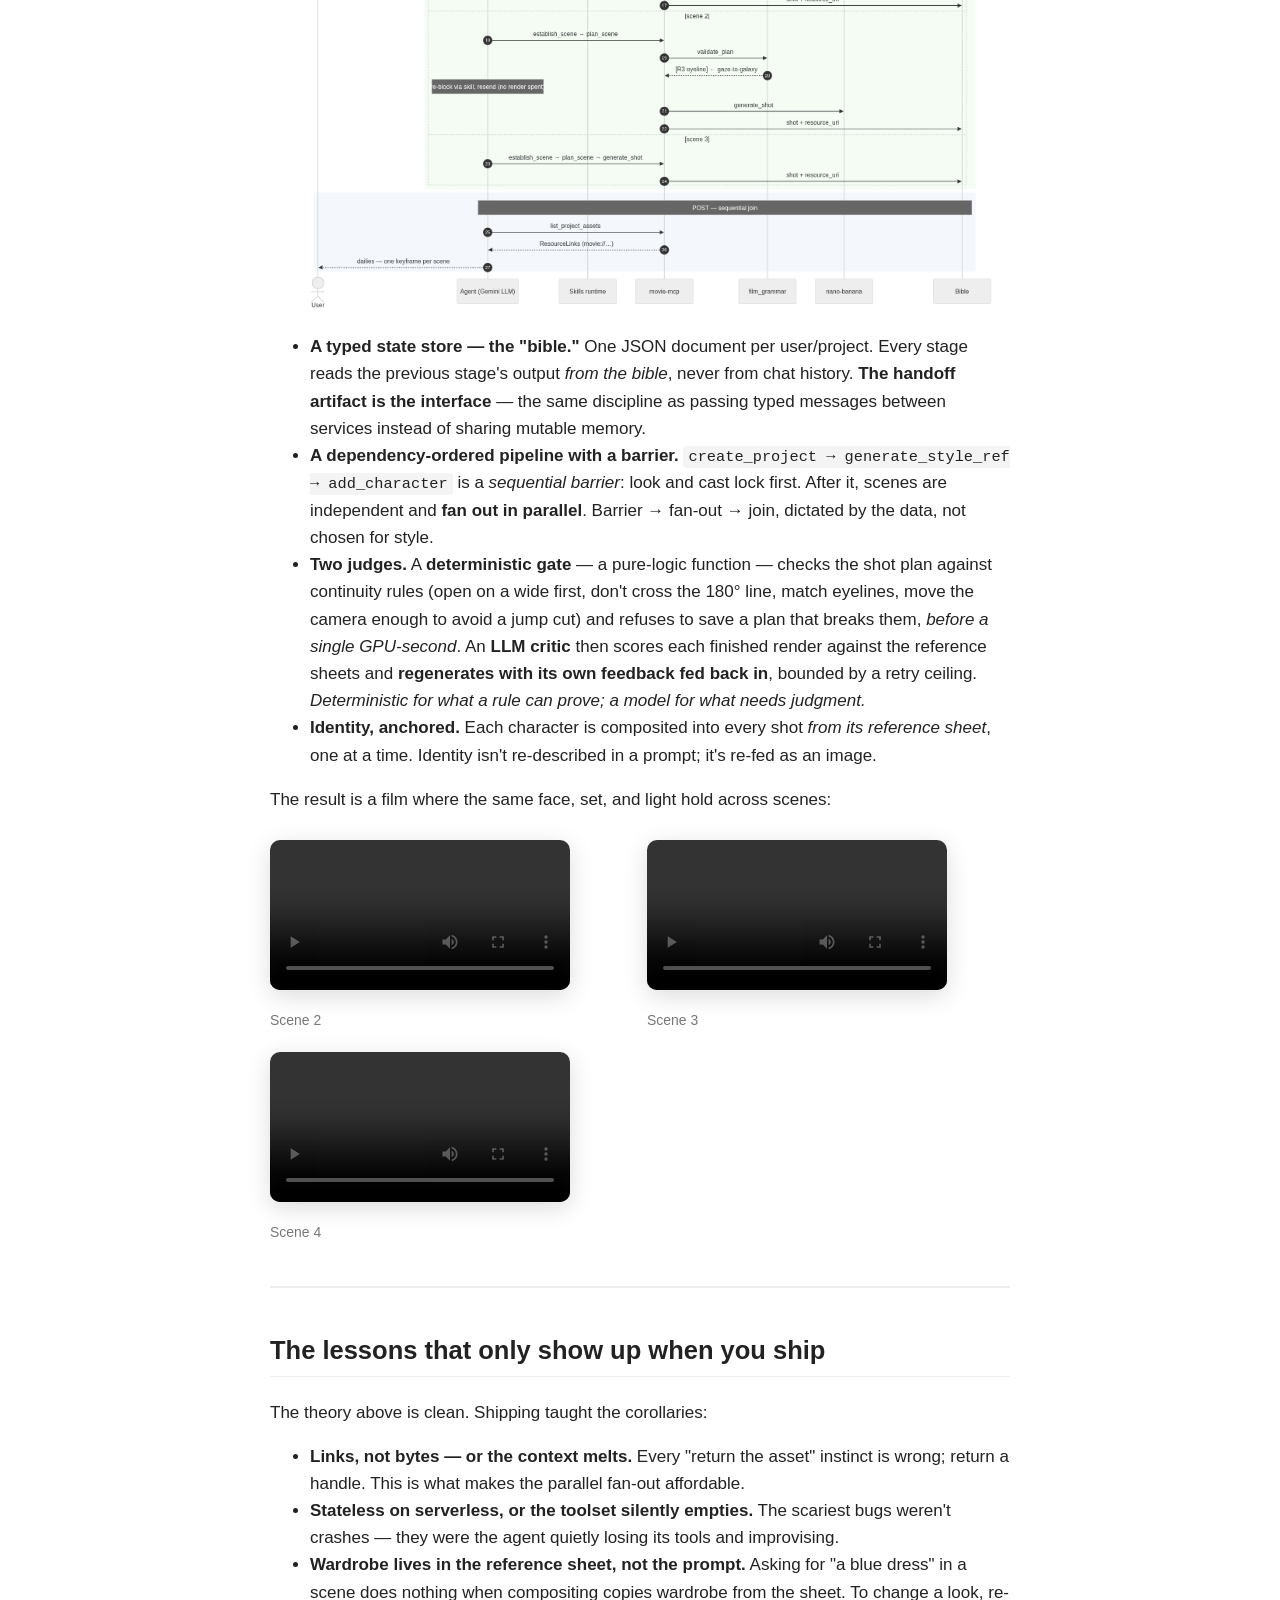
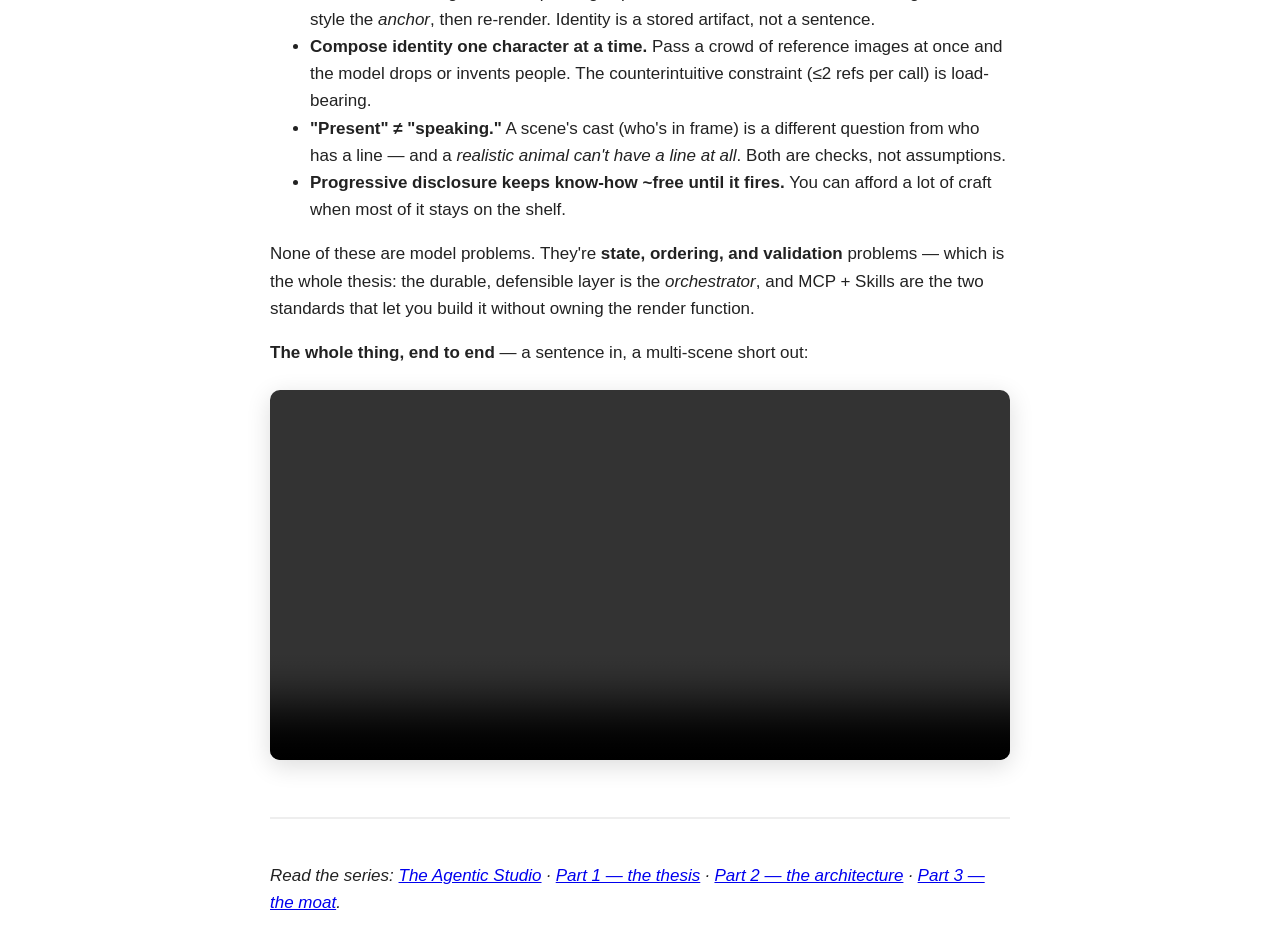
==== commit 6b73f579: "Foundations: deepen MCP internals (protocol/capability negotiation, transports, stateful vs stateles" ====
--- a/docs/index.html
+++ b/docs/index.html
@@ -55,11 +55,19 @@
 </blockquote>
 <h2>What it looks like in practice</h2>
 <p>Three concrete moments from the studio behind <strong><em>The Choice</em></strong> — a 4-scene photorealistic short the
-system produced end to end.</p>
+system produced end to end. Every one of them inherits a single <strong>style anchor</strong>, generated first so
+the whole film shares one look:</p>
+<p><img alt="The global style anchor every shot inherits — one palette, one grade, one grain" src="media/choice-style.jpg" /></p>
 <p><strong>1. Capability (MCP).</strong> "Cast Arthur." The agent calls one tool, <code>add_character</code>. The server runs
 nano-banana on Vertex, saves a canonical reference sheet, and returns a tiny record — a <code>movie://</code>
-link, not a megabyte of pixels.</p>
-<p><img alt="Arthur — a character reference sheet returned by an MCP tool" src="media/choice-arthur.png" /></p>
+link, not a megabyte of pixels. The whole cast, anchored the same way — each a reusable sheet the
+render conditions on, never re-described from scratch:</p>
+<div class="gallery">
+<figure><img src="media/choice-arthur.png" alt="Arthur reference sheet"><figcaption>Arthur</figcaption></figure>
+<figure><img src="media/choice-martha.png" alt="Martha reference sheet"><figcaption>Martha</figcaption></figure>
+<figure><img src="media/choice-buddy.png" alt="Buddy reference sheet"><figcaption>Buddy</figcaption></figure>
+</div>
+
 <p><strong>2. Craft (Skills) → capability (MCP).</strong> "Shoot scene 1." The <code>film-director</code> skill decides the
 coverage and continuity (a wide, a close, the reverse; hold the eyeline); the agent then calls
 <code>generate_microshot</code> for the storyboard and <code>start_scene_video</code> to animate it.</p>
@@ -72,48 +80,107 @@
 <p>That's the whole shape. Now the depth, one layer at a time.</p>
 <hr />
 <h2>Layer 1 — MCP: capability on a wire</h2>
-<p>MCP is a client/server protocol. Your agent (the client) connects to a server that advertises three
-kinds of things:</p>
-<ul>
-<li><strong>Tools</strong> — typed functions the model can call (<code>generate_image(prompt, model)</code> →
-  <code>{resource_uri, size, model}</code>). Inputs and outputs are JSON-schema'd, so the model sees valid
-  arguments and gets back structured data, not prose it has to re-parse.</li>
-<li><strong>Resources</strong> — addressable blobs the client reads <em>on demand</em> (<code>movie://user/project/frame.png</code>).</li>
-<li><strong>Prompts</strong> — parameterized templates a user can invoke.</li>
-</ul>
-<p>Two transports matter: <strong>stdio</strong> (the server is a subprocess — great for local dev and desktop hosts)
-and <strong>Streamable HTTP</strong> (the server is a network service — how you run it on Cloud Run). The same
-server code serves both.</p>
-<p><strong>The load-bearing idea: links, not bytes.</strong> An image tool does <em>not</em> return base64. It saves the PNG
-server-side and returns a ~100-token record with a <code>movie://</code> URI. The bytes travel to the client
-only on an explicit <code>resources/read</code>, and enter the <em>model's</em> context only if the host deliberately
-feeds them in (e.g. a vision critic). Why it's the whole ballgame: the studio fans a scene out to
-several parallel branches, each needing a few reference images. As links that's a few hundred tokens;
-as inlined base64 it melts the context window and the fan-out stops being affordable. <strong>The economics
-of parallelism live in this one decision.</strong></p>
-<p>A few more MCP mechanics that earn their keep:</p>
+<p>MCP is a client/server protocol built on <strong>JSON-RPC 2.0</strong>. Your agent (the <em>host</em>) runs a <strong>client</strong>;
+each capability provider is a <strong>server</strong>. A server only ever sees its own small conversation — never
+your whole chat, never the other servers — so isolation is structural, not a policy you enforce. A
+server advertises three kinds of things: <strong>tools</strong> (typed functions the model calls), <strong>resources</strong>
+(addressable blobs the client reads on demand, like <code>movie://user/project/frame.png</code>), and <strong>prompts</strong>
+(parameterized templates a user invokes).</p>
+<h3>The handshake: protocol + capability negotiation</h3>
+<p>A connection opens with a negotiation, not an assumption:</p>
+<ol>
+<li>The client sends <strong><code>initialize</code></strong> carrying the <strong>protocol version</strong> it speaks and the
+   <strong>capabilities</strong> it offers (sampling, elicitation, roots…).</li>
+<li>The server replies with the version they'll actually use — they settle on a common one, so you
+   <em>trust the handshake, not a hardcoded constant</em> (ours negotiated <code>2025-11-25</code>) — plus <strong>its</strong>
+   capabilities (tools, resources, prompts, and whether each can emit <code>list_changed</code>).</li>
+<li>The client sends <strong><code>notifications/initialized</code></strong>, and the session is live.</li>
+</ol>
+<p>This matters because features are <strong>conditional</strong>. Server-to-client calls like <em>sampling</em> (the server
+borrows the host's LLM to think) and <em>elicitation</em> (the server asks the user for structured input)
+only work if the client advertised them at handshake. A well-built tool checks and <strong>degrades
+gracefully</strong> — a "caption this image" tool that uses sampling falls back to a plain response against a
+client that never offered it. Capability negotiation is exactly why one server behaves correctly
+against a full desktop host <em>and</em> a bare headless agent.</p>
+<h3>Discovery: the agent learns the toolset at runtime</h3>
+<p>Nothing is hardcoded on the client. After the handshake it asks:</p>
+<ul>
+<li><code>tools/list</code> → tool names + <strong>JSON-schema for inputs <em>and</em> outputs</strong>,</li>
+<li><code>resources/list</code> and <code>resources/templates/list</code> → readable blobs and URI templates,</li>
+<li><code>prompts/list</code> → user-invokable templates.</li>
+</ul>
+<p>So adding a tool on the server surfaces it to <em>every</em> client with no client change — this is the
+<strong>M×N → M+N</strong> collapse: build a capability once, every agent discovers it. Servers can also emit
+<code>notifications/tools/list_changed</code> so a long-lived client re-discovers a toolset that changed
+mid-session.</p>
+<h3>Transports: stdio vs Streamable HTTP</h3>
+<p>The protocol is transport-agnostic; two carry it in practice:</p>
+<ul>
+<li><strong>stdio</strong> — the server is a <strong>subprocess</strong>; messages flow over stdin/stdout pipes. No network, one
+  server per client — ideal for local dev, desktop hosts, and CLI tools.</li>
+<li><strong>Streamable HTTP</strong> — the server is a <strong>network service</strong> over HTTPS. "Streamable" means it can push
+  messages back on an open connection via <strong>Server-Sent Events (SSE)</strong> — which is what carries
+  progress notifications and server-initiated calls. This is how you run on Cloud Run or behind a load
+  balancer.</li>
+</ul>
+<p>Switching between them is a one-line change on the client (<code>StdioConnectionParams</code> →
+<code>StreamableHTTPConnectionParams</code>); the server code is identical.</p>
+<h3>Sessions: stateful vs stateless</h3>
+<p>Over HTTP, MCP runs <strong>stateful</strong> or <strong>stateless</strong>:</p>
+<ul>
+<li><strong>Stateful</strong> — at <code>initialize</code> the server issues an <strong><code>Mcp-Session-Id</code></strong>; the client echoes it on
+  every request and the server keeps per-session state on one instance. This is what makes the live
+  server→client callbacks (progress, sampling, elicitation) possible — they need an open channel.</li>
+<li><strong>Stateless</strong> — no session id, every request self-contained. You give up the live-callback trio but
+  gain trivial horizontal scale: any instance can serve any request.</li>
+</ul>
+<p>The trade-off is real and it bit me. A <strong>stateful</strong> server behind an <strong>autoscaling</strong> platform loses
+its session on a cold start or a new instance, and the client silently gets an <strong>empty toolset</strong> —
+which the agent then reports as "tool not found." For serverless request/response tools, run
+<strong>stateless</strong> (<code>stateless_http</code>) and the whole class of bug disappears.</p>
+<h3>The load-bearing idea: links, not bytes</h3>
+<p>An image tool does <em>not</em> return base64. It saves the PNG server-side and returns a ~100-token record
+with a <code>movie://</code> URI. The bytes travel to the client only on an explicit <code>resources/read</code>, and enter
+the <em>model's</em> context only if the host deliberately feeds them in (e.g. a vision critic). Why it's the
+whole ballgame: the studio fans a scene out to several parallel branches, each needing a few reference
+images. As links that's a few hundred tokens; as inlined base64 it melts the context window and the
+fan-out stops being affordable. <strong>The economics of parallelism live in this one decision.</strong></p>
+<p><img alt="A set plate the image tool saved server-side and handed back as a movie:// link — the pixels are fetched only on an explicit resources/read, never dumped into the model's context" src="media/choice-plate-s1.jpg" /></p>
+<p>A few more mechanics that earn their keep:</p>
 <ul>
 <li><strong>Per-call model selection.</strong> Type the <code>model</code> parameter as an enum in the schema and the agent
   picks the right tier per call (fast draft vs. high-fidelity). Adding a model is a one-line change.</li>
 <li><strong>Structured output.</strong> Tools return typed records (a Pydantic model → <code>outputSchema</code>), so the agent
   gets <code>qc_ok</code>, <code>qc_issues</code>, <code>resource_uri</code> as <em>data</em>, not a paragraph.</li>
 <li><strong>Errors as data.</strong> Raise inside a tool and MCP surfaces <code>isError: true</code> with a message the model
-  can read and react to — a missing source image becomes "regenerate," not a crash.</li>
-</ul>
-<p><strong>Field notes (these cost me time, so they don't cost you):</strong></p>
-<ul>
-<li><strong>Timeouts.</strong> Image generation is ~12 s; the default MCP tool timeout in some clients is 5 s. Set
-  it generously (the studio uses 120–180 s) or every render "fails" spuriously.</li>
-<li><strong>Go stateless on serverless.</strong> A stateful Streamable-HTTP session is pinned to one instance. On
-  Cloud Run, a cold start or autoscale event drops that session and the client silently gets an
-  <strong>empty tool list</strong> — the agent then hallucinates "tool not found." Running the server
-  <code>stateless_http</code> (each request self-contained) makes the symptom disappear.</li>
+  can read and react to — a missing source image becomes "regenerate," not a crash. (A <em>broken call</em> —
+  unknown tool, bad args — is still a hard JSON-RPC error; a <em>logic</em> failure is <code>isError</code> so the
+  conversation continues.)</li>
+</ul>
+<h3>Scaling: the bottleneck isn't your server</h3>
+<p>At thousands of concurrent users the constraint is almost never the MCP server — it's <strong>model quota</strong>.
+Concurrent generation calls <code>429</code>, and cost scales linearly with usage, not with how clever the
+protocol is. Design for that reality:</p>
+<ul>
+<li><strong>Stateless HTTP</strong> so the service scales horizontally like any stateless web app.</li>
+<li><strong>Object storage</strong> (GCS/S3) for artifacts, served by signed URLs — the per-instance filesystem is
+  ephemeral and unshared, so never treat local disk as the store of record.</li>
+<li><strong>Per-user rate limits</strong> against a quota you sized on purpose, so one user can't exhaust the pool.</li>
+<li><strong>Per-call model selection</strong> and <strong>prompt caching</strong> to keep the one cost that actually dominates —
+  the work itself — in check. (Caching also narrows the input-token gap that always-resident tool
+  schemas create.)</li>
+</ul>
+<p>The server is cheap to scale; the render function is what you budget for.</p>
+<h3>Two more field notes</h3>
+<ul>
+<li><strong>Timeouts.</strong> Image generation is ~12 s; the default MCP tool timeout in some clients is 5 s. Set it
+  generously (the studio uses 120–180 s) or every render "fails" spuriously.</li>
 <li><strong>DNS-rebinding protection.</strong> Behind a <code>*.run.app</code> host, a server's default localhost-only host
-  allowlist rejects every request (HTTP 421) — again an empty toolset. Disable that specific check
-  when the platform (Cloud Run + IAM) is your real security boundary.</li>
-</ul>
-<p>Those last two present <em>identically</em> — the toolset comes back empty — which is exactly why they're
-worth knowing before you hit them.</p>
+  allowlist rejects every request (HTTP 421) — and, like the stateful-session trap above, it surfaces
+  as an <em>empty toolset</em>. Disable that specific check when the platform (Cloud Run + IAM) is your real
+  security boundary. Two very different causes, one identical symptom — worth knowing before you hit
+  it.</li>
+</ul>
 <hr />
 <h2>Layer 2 — Skills: craft, in the agent's head</h2>
 <p>A <strong>Skill</strong> is a folder with a <code>SKILL.md</code>: a short spec of a workflow, plus optional reference files.
@@ -140,6 +207,7 @@
 <h2>Layer 3 — Composition: how the studio is assembled</h2>
 <p>An ADK agent (Gemini) is handed two toolsets: a <code>SkillToolset</code> (the skills) and an <code>McpToolset</code> (the
 movie server over HTTP). The LLM orchestrates; four structural pieces do the heavy lifting.</p>
+<p><img alt="The dependency-ordered pipeline: style and cast lock first (the barrier), then scenes fan out in parallel and rejoin" src="media/seq-pipeline.png" /></p>
 <ul>
 <li><strong>A typed state store — the "bible."</strong> One JSON document per user/project. Every stage reads the
   previous stage's output <em>from the bible</em>, never from chat history. <strong>The handoff artifact is the
@@ -158,7 +226,11 @@
   at a time. Identity isn't re-described in a prompt; it's re-fed as an image.</li>
 </ul>
 <p>The result is a film where the same face, set, and light hold across scenes:</p>
-<video controls preload="metadata" src="media/choice-scene-2.mp4" style="width:100%"></video>
+<div class="gallery">
+<figure><video controls preload="metadata" src="media/choice-scene-2.mp4"></video><figcaption>Scene 2</figcaption></figure>
+<figure><video controls preload="metadata" src="media/choice-scene-3.mp4"></video><figcaption>Scene 3</figcaption></figure>
+<figure><video controls preload="metadata" src="media/choice-scene-4.mp4"></video><figcaption>Scene 4</figcaption></figure>
+</div>
 
 <hr />
 <h2>The lessons that only show up when you ship</h2>
@@ -181,6 +253,9 @@
 <p>None of these are model problems. They're <strong>state, ordering, and validation</strong> problems — which is the
 whole thesis: the durable, defensible layer is the <em>orchestrator</em>, and MCP + Skills are the two
 standards that let you build it without owning the render function.</p>
+<p><strong>The whole thing, end to end</strong> — a sentence in, a multi-scene short out:</p>
+<video controls preload="metadata" src="media/studio-walkthrough.mp4" style="width:100%"></video>
+
 <hr />
 <p><em>Read the series: </em><em><a href="agentic-studio-series.html">The Agentic Studio</a></em><em> ·
 </em><em><a href="part-1-thesis.html">Part 1 — the thesis</a></em><em> ·
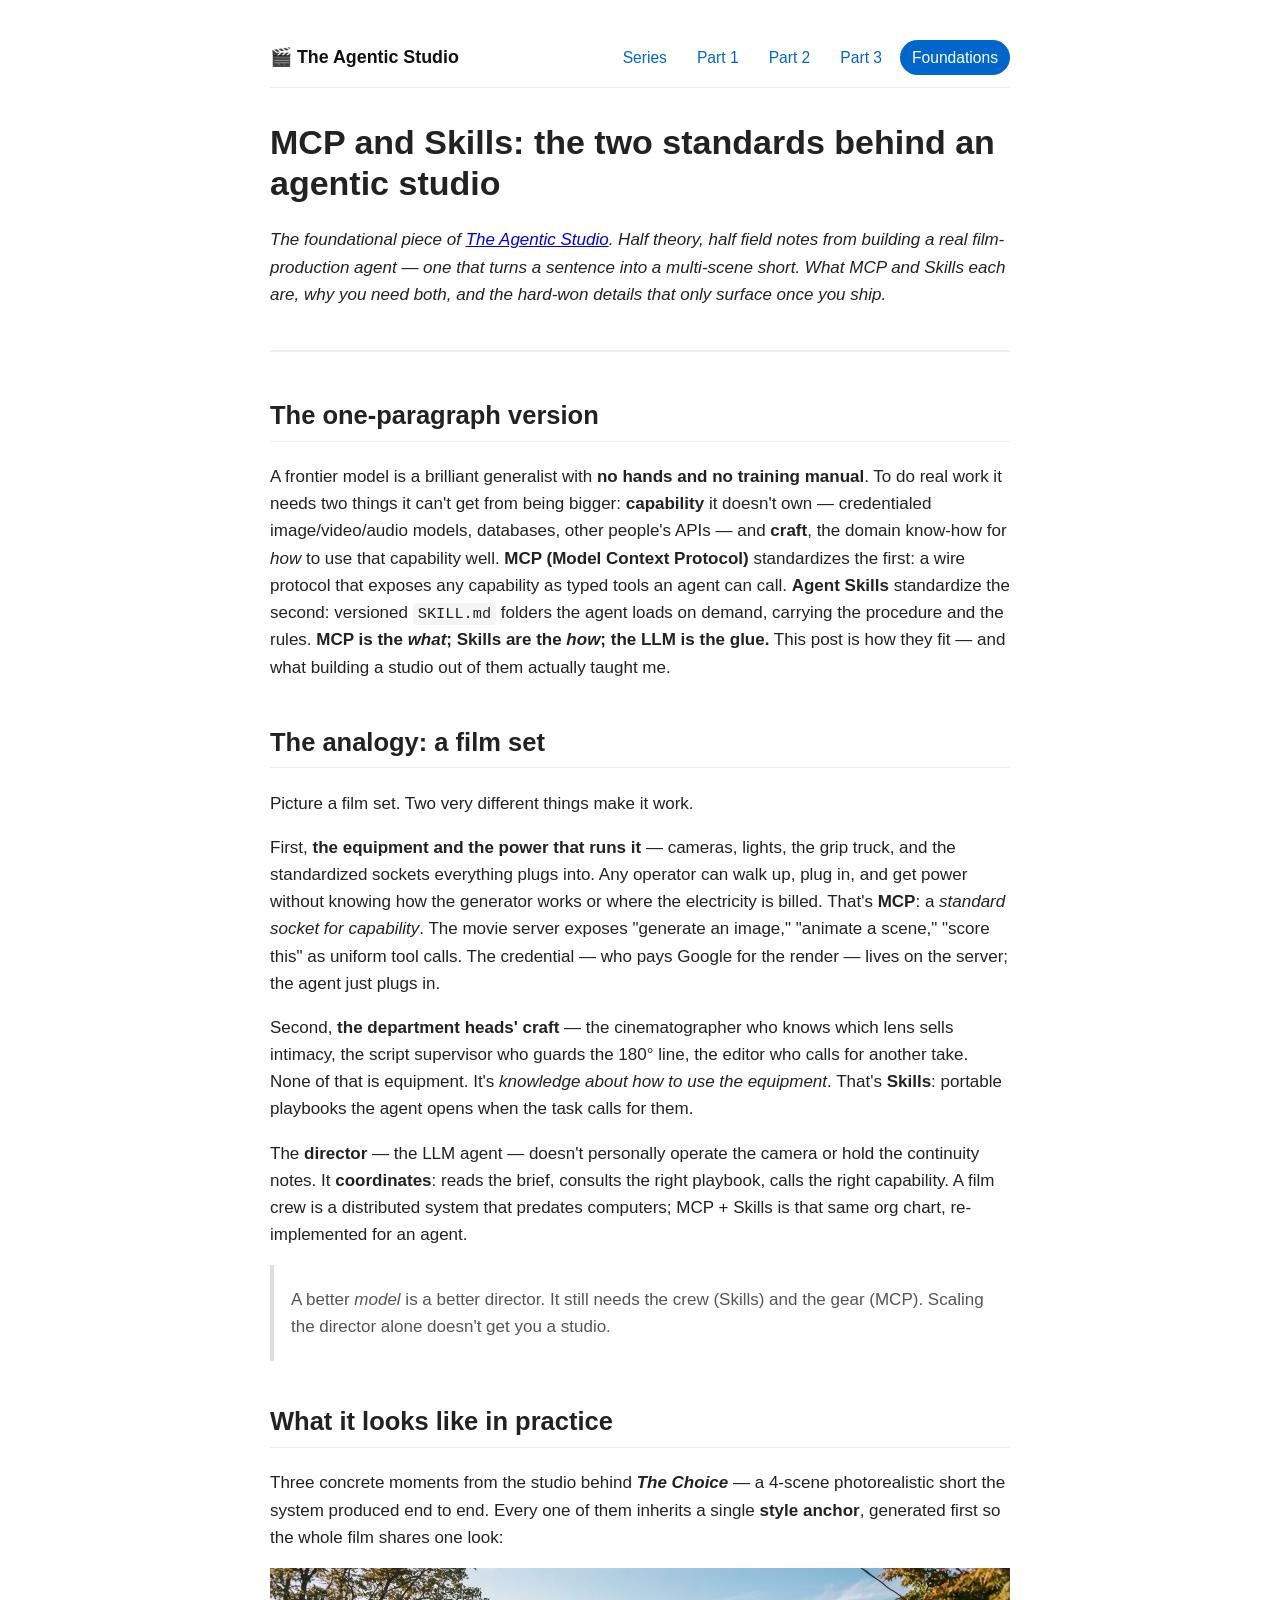
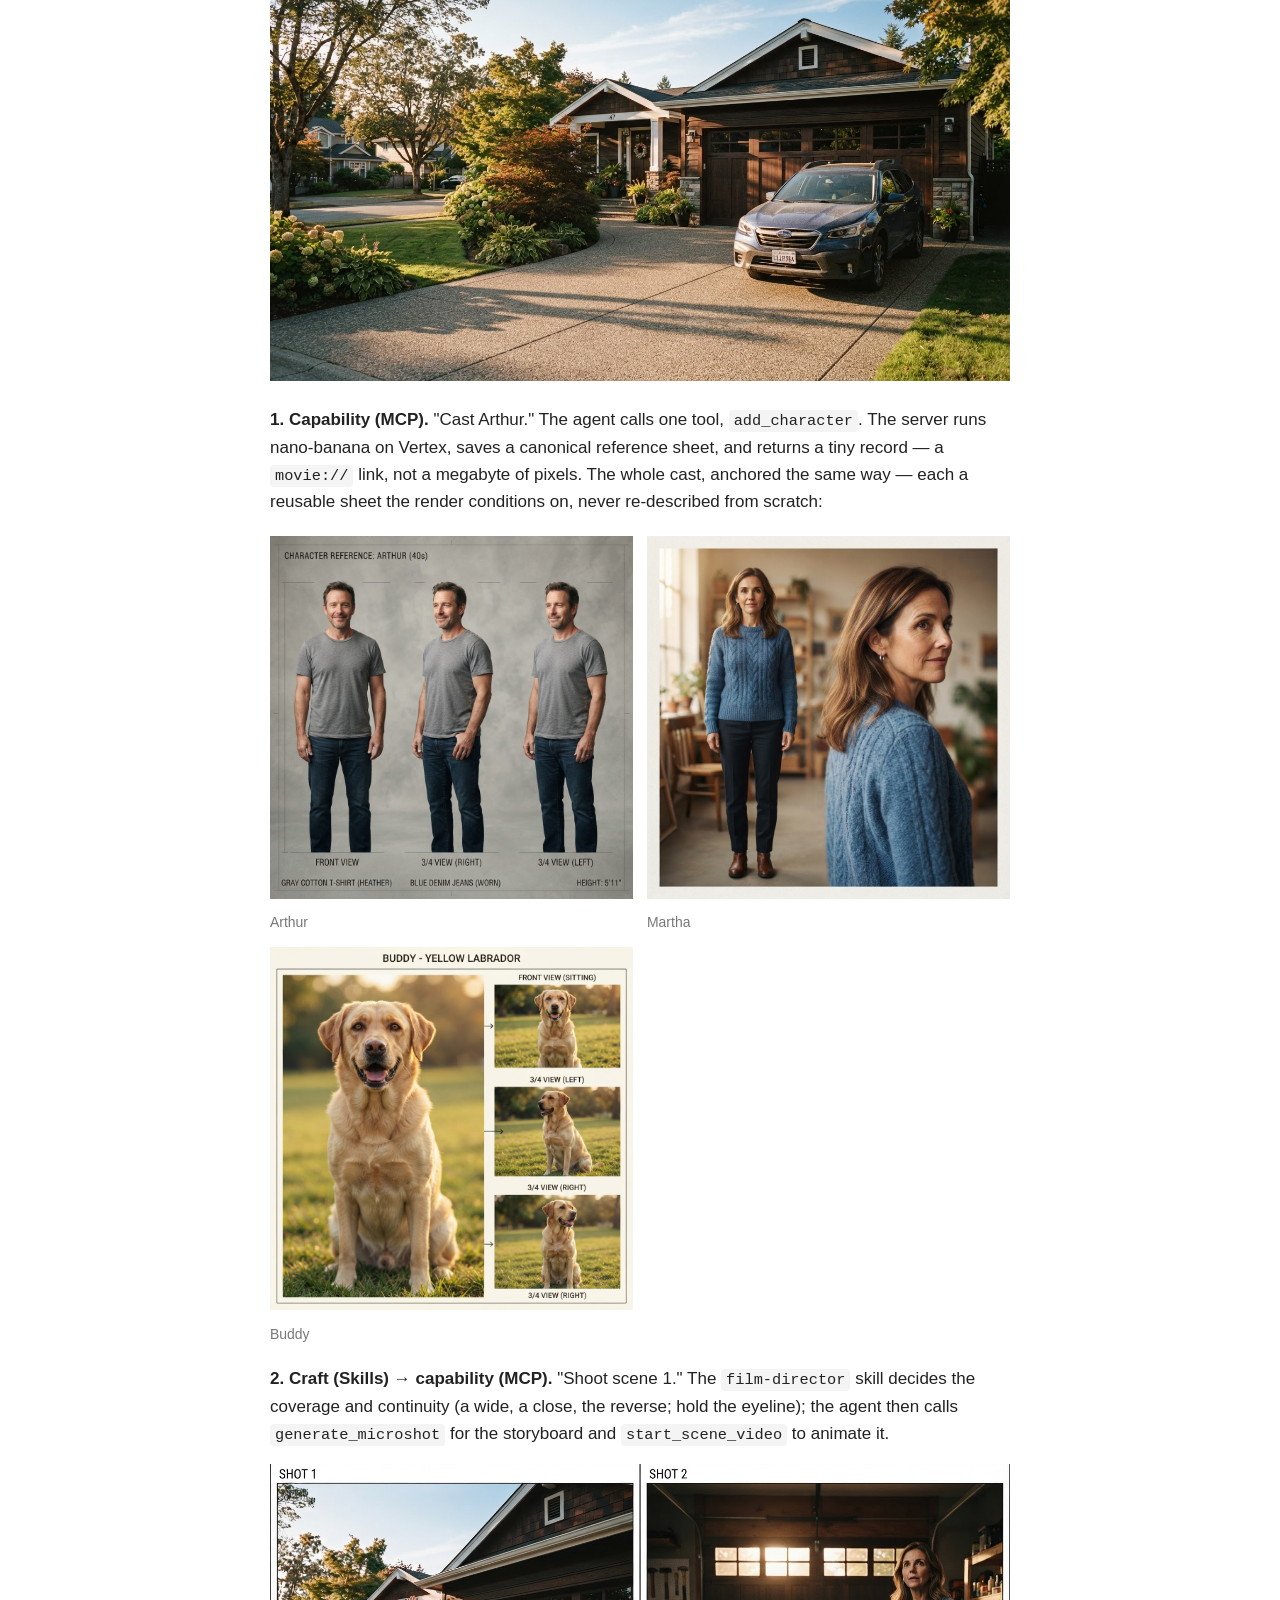
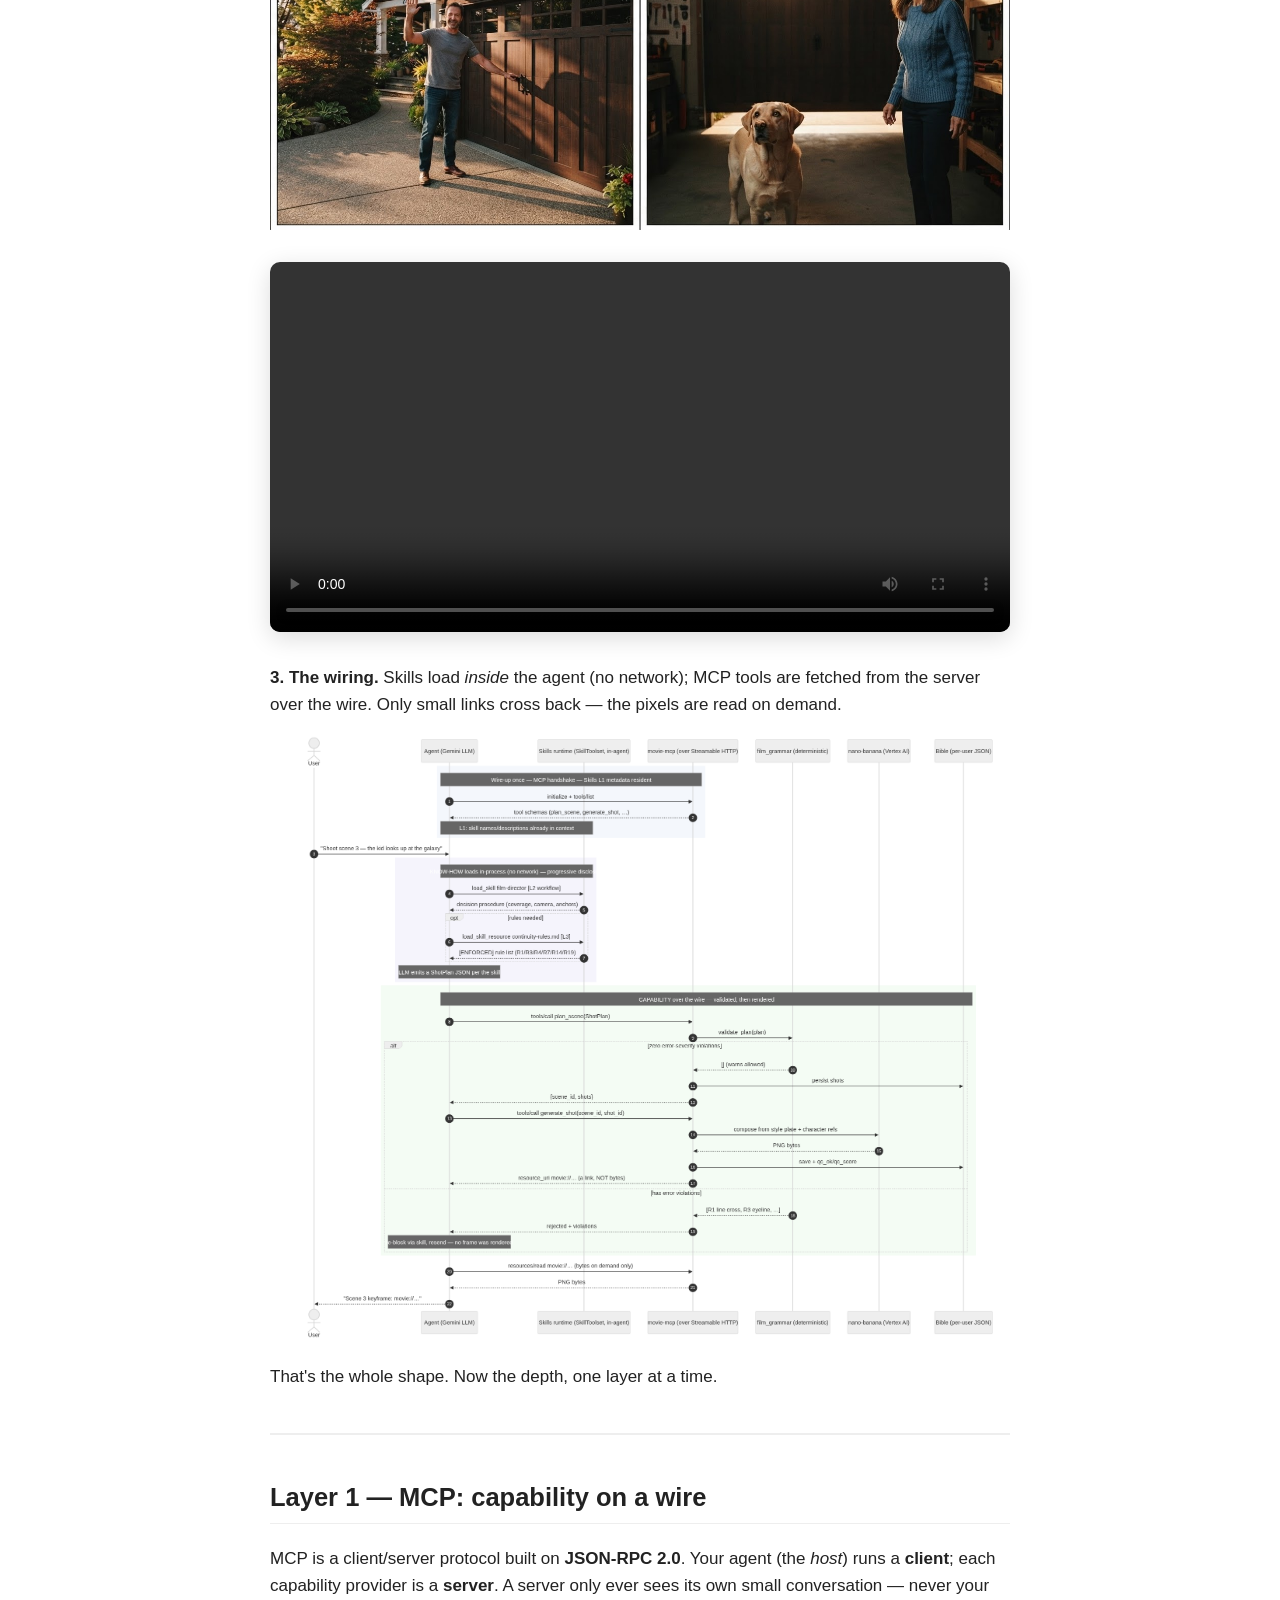
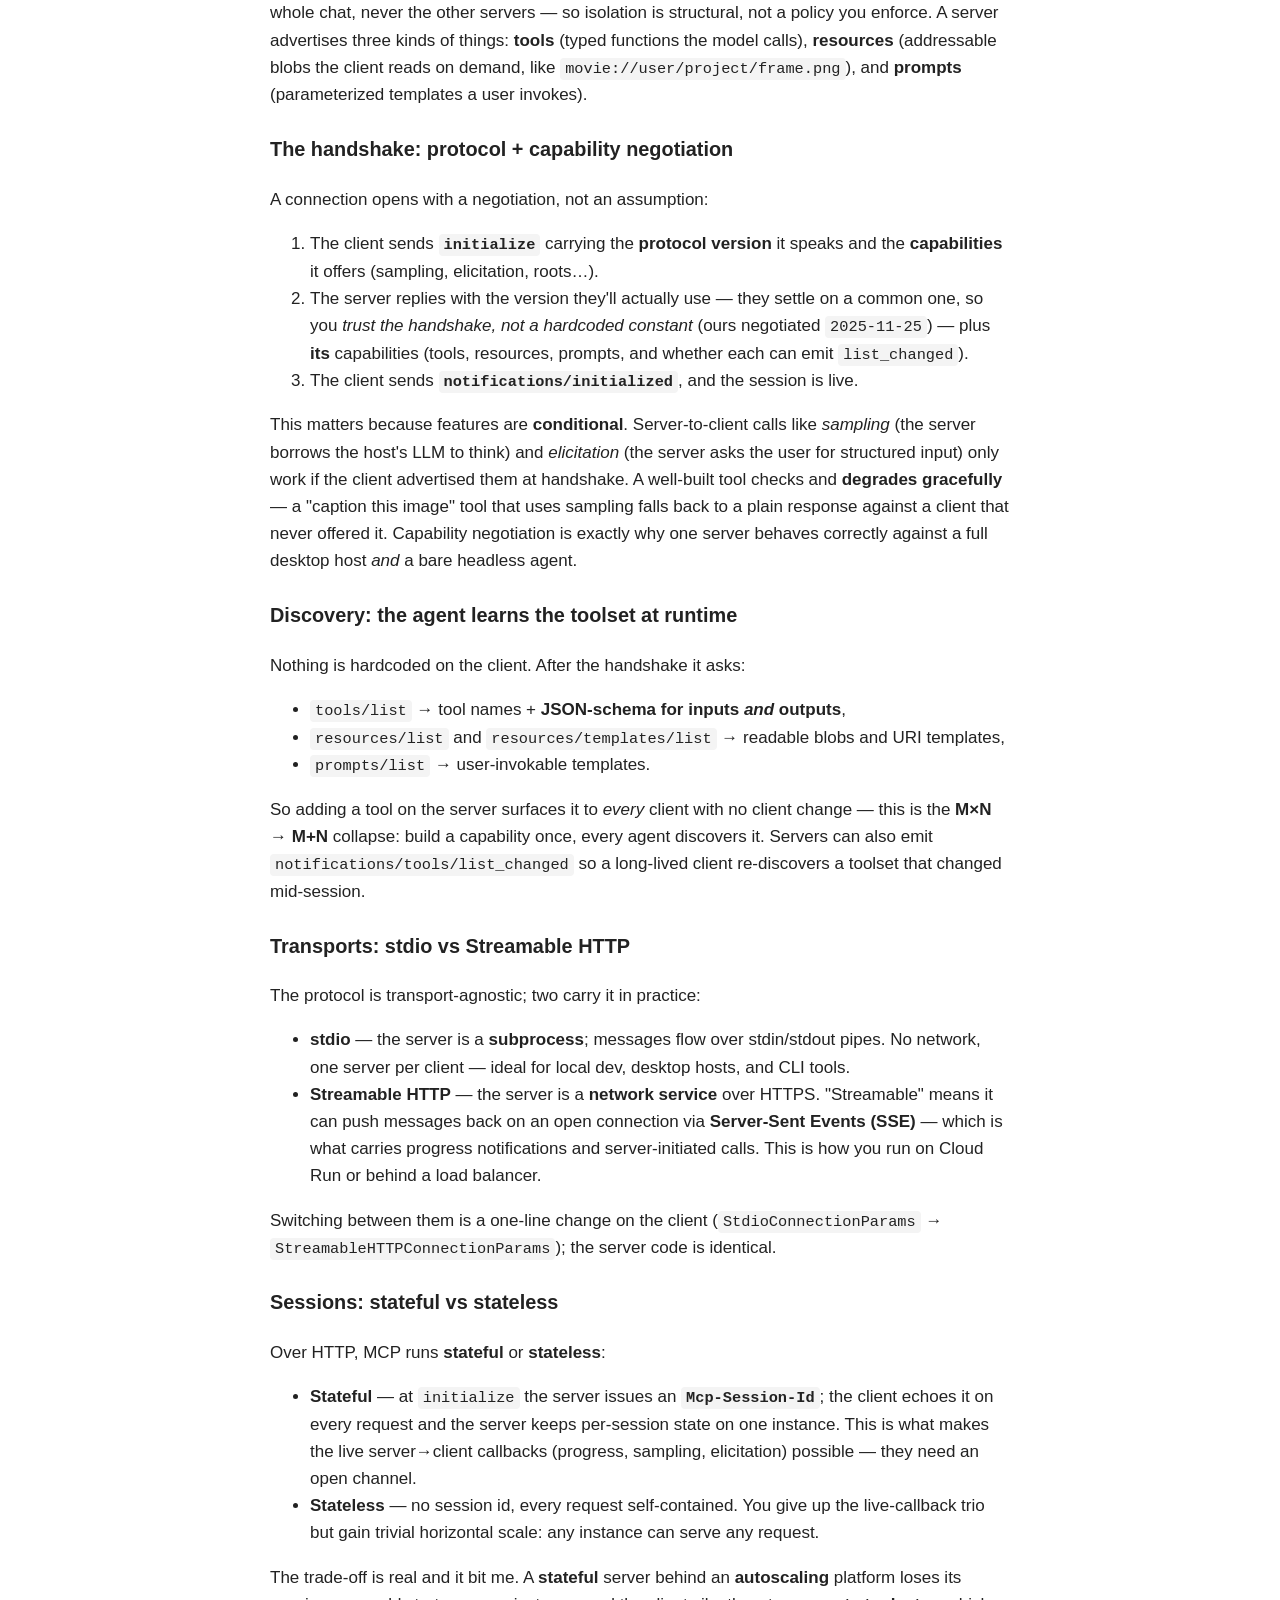
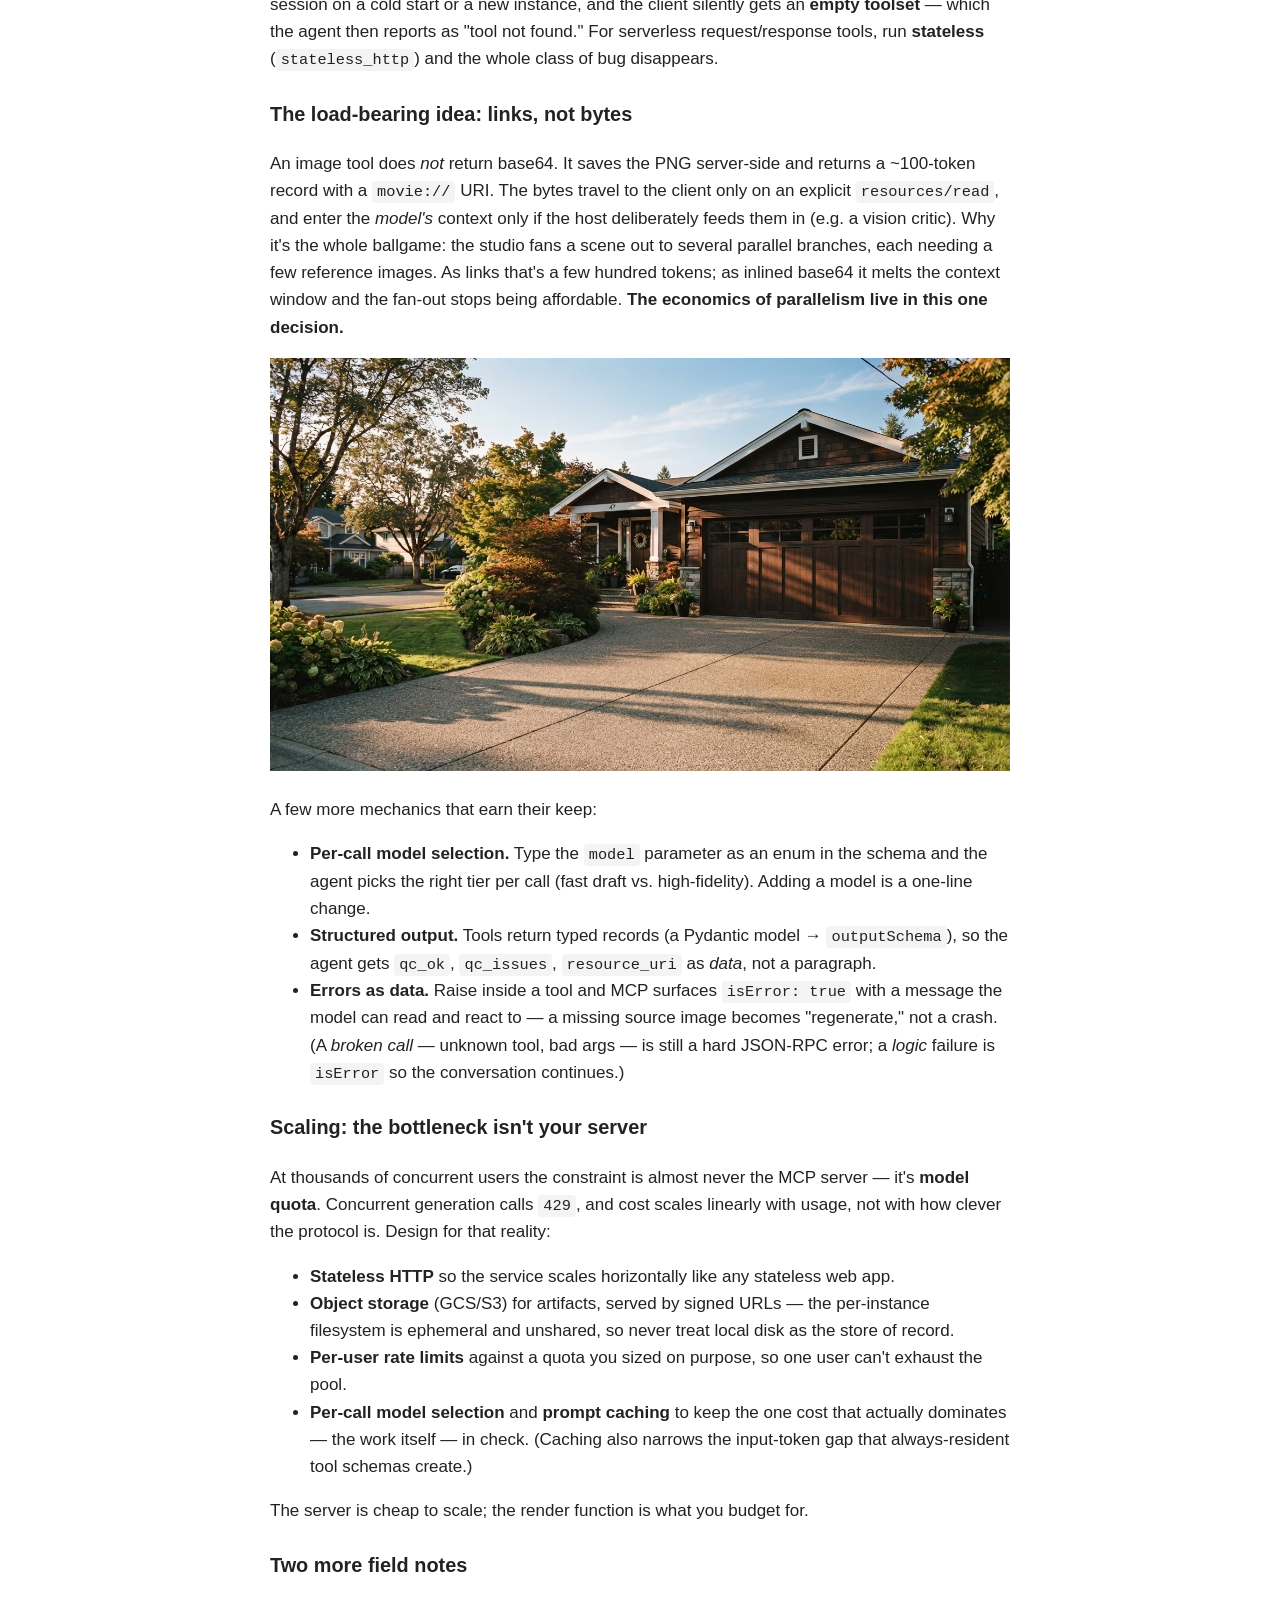
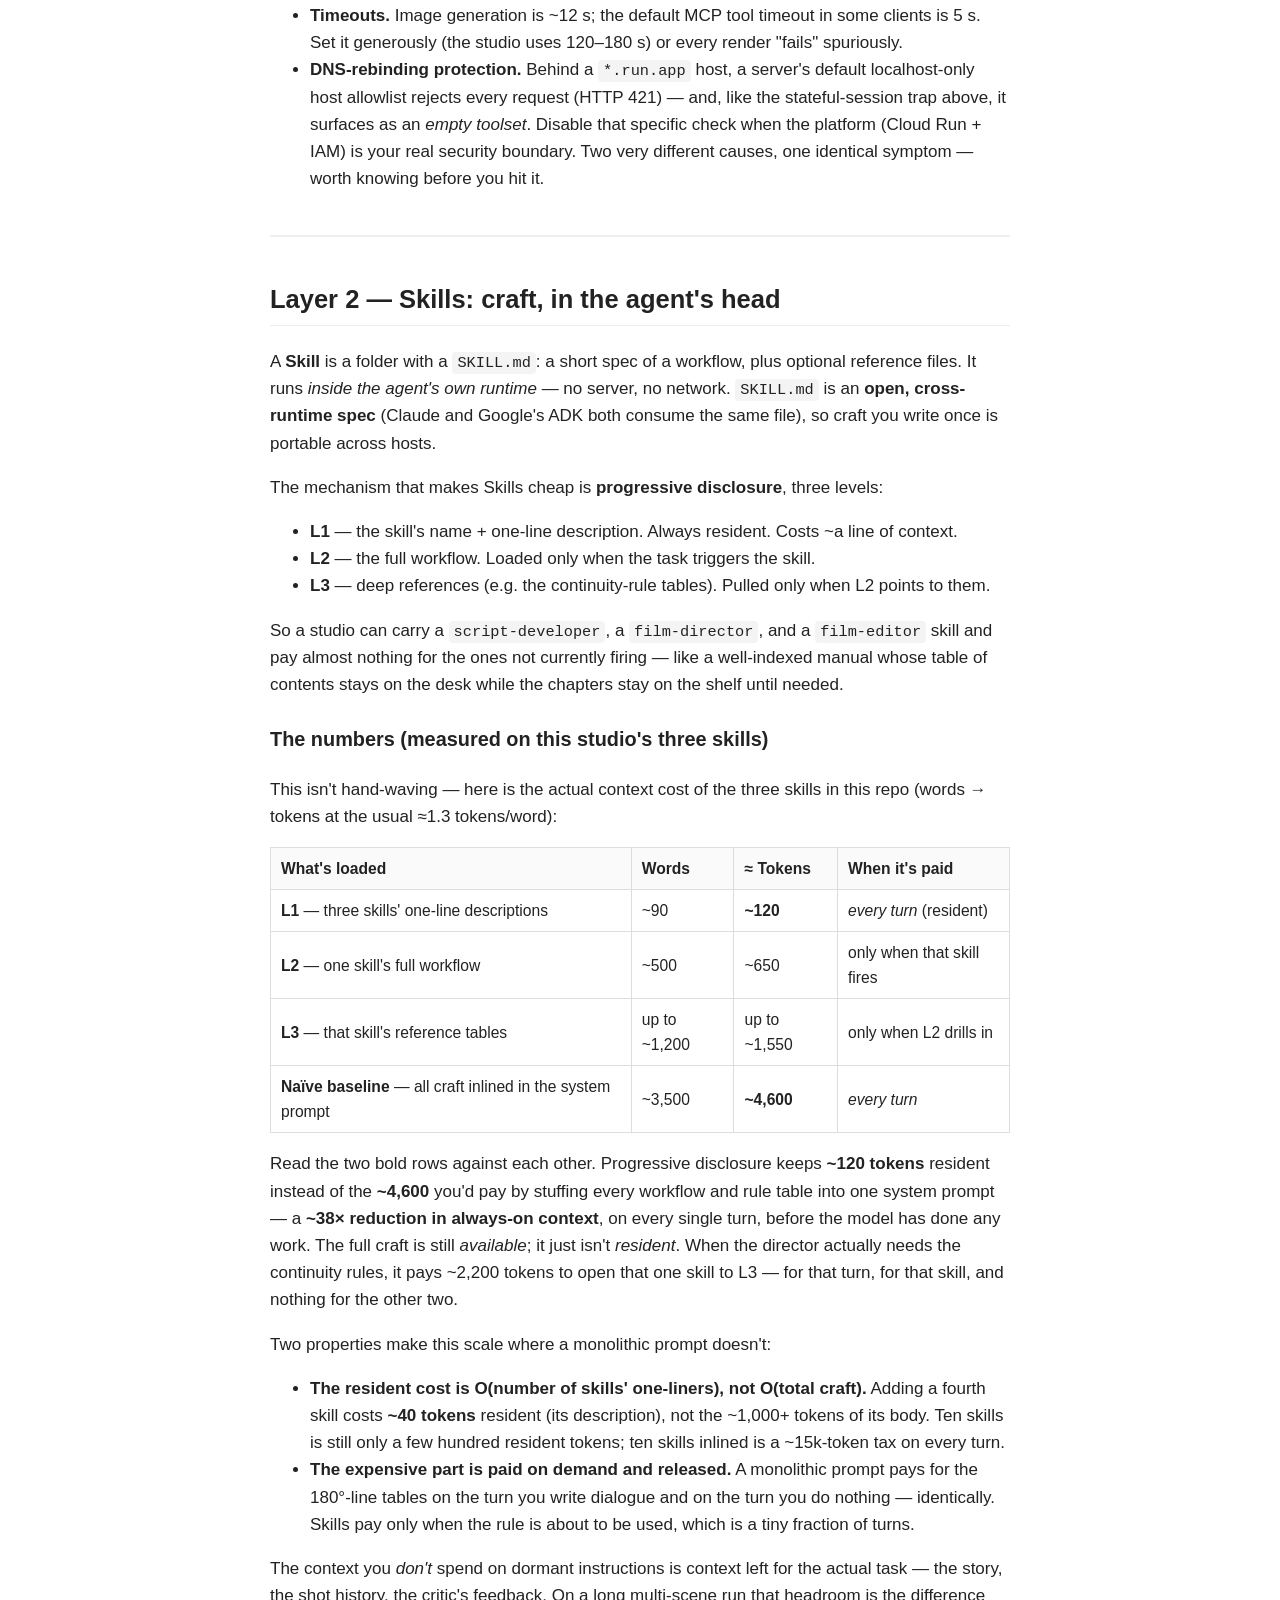
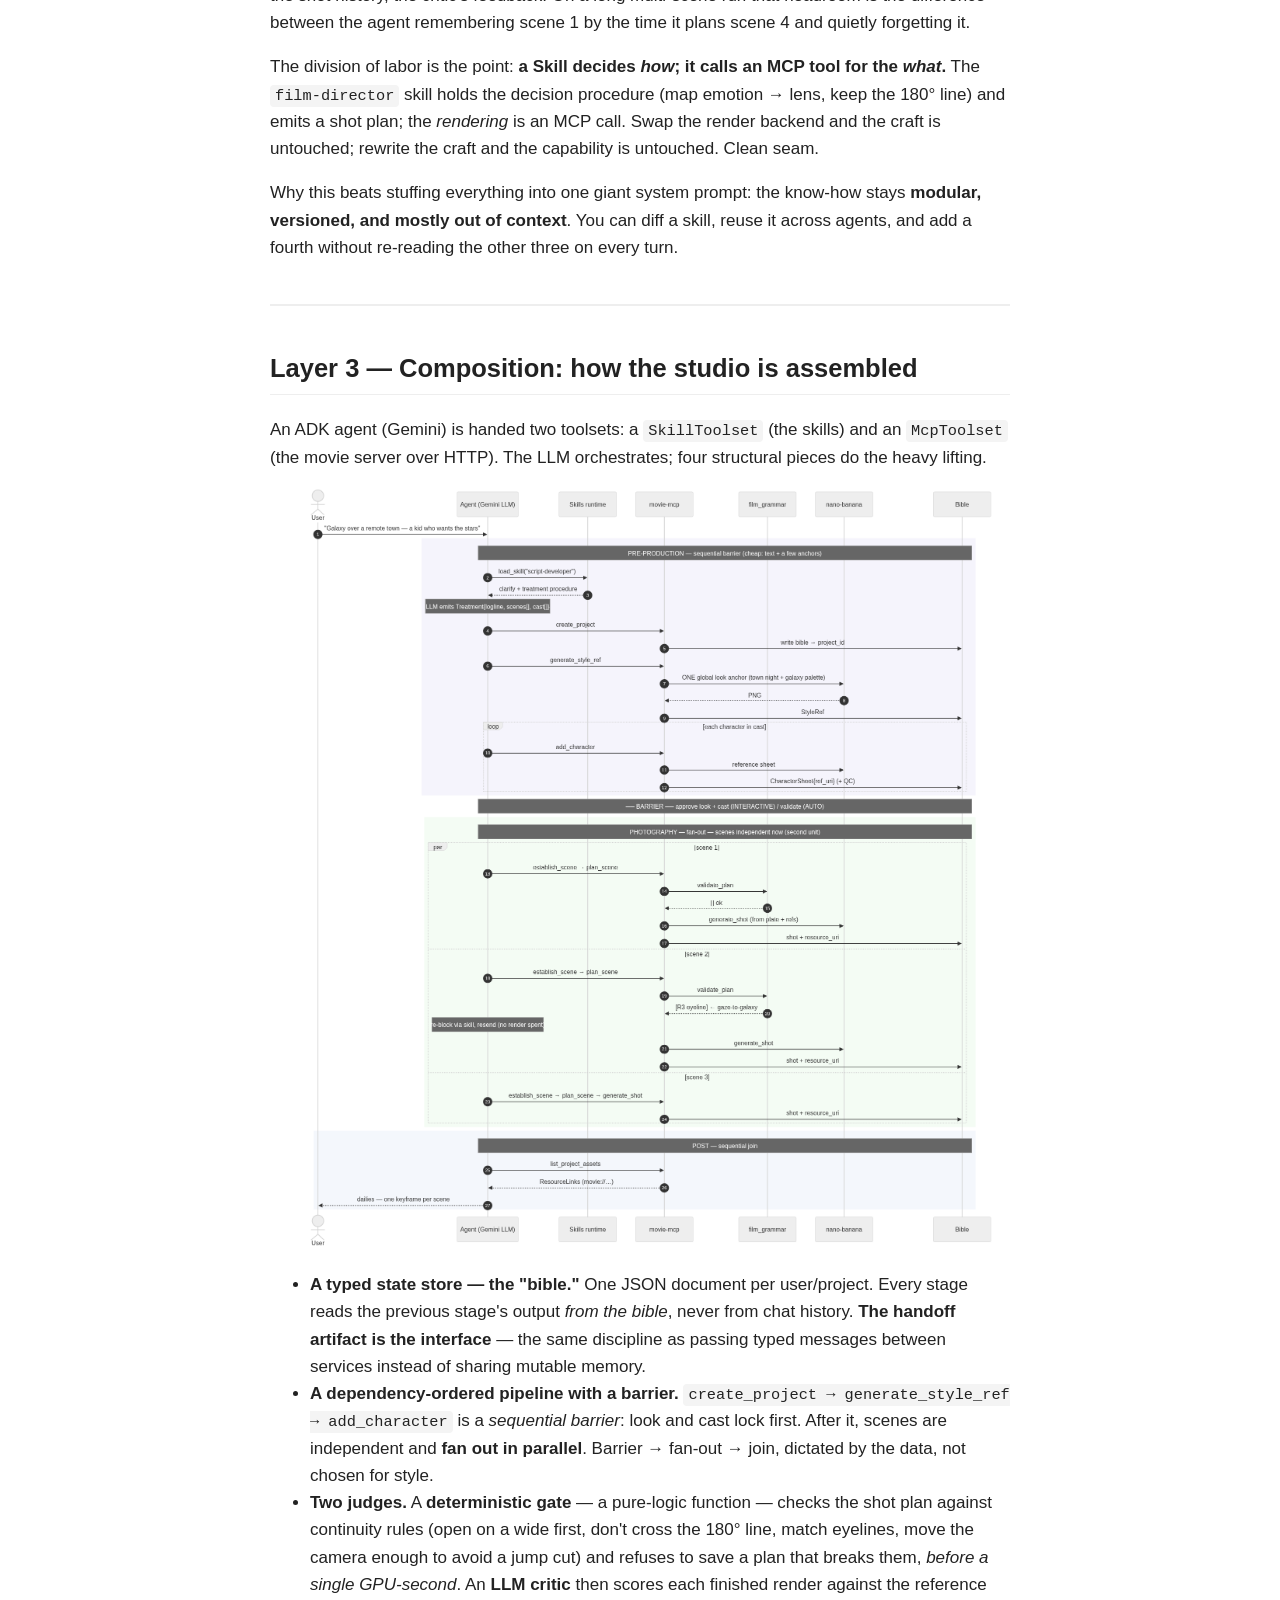
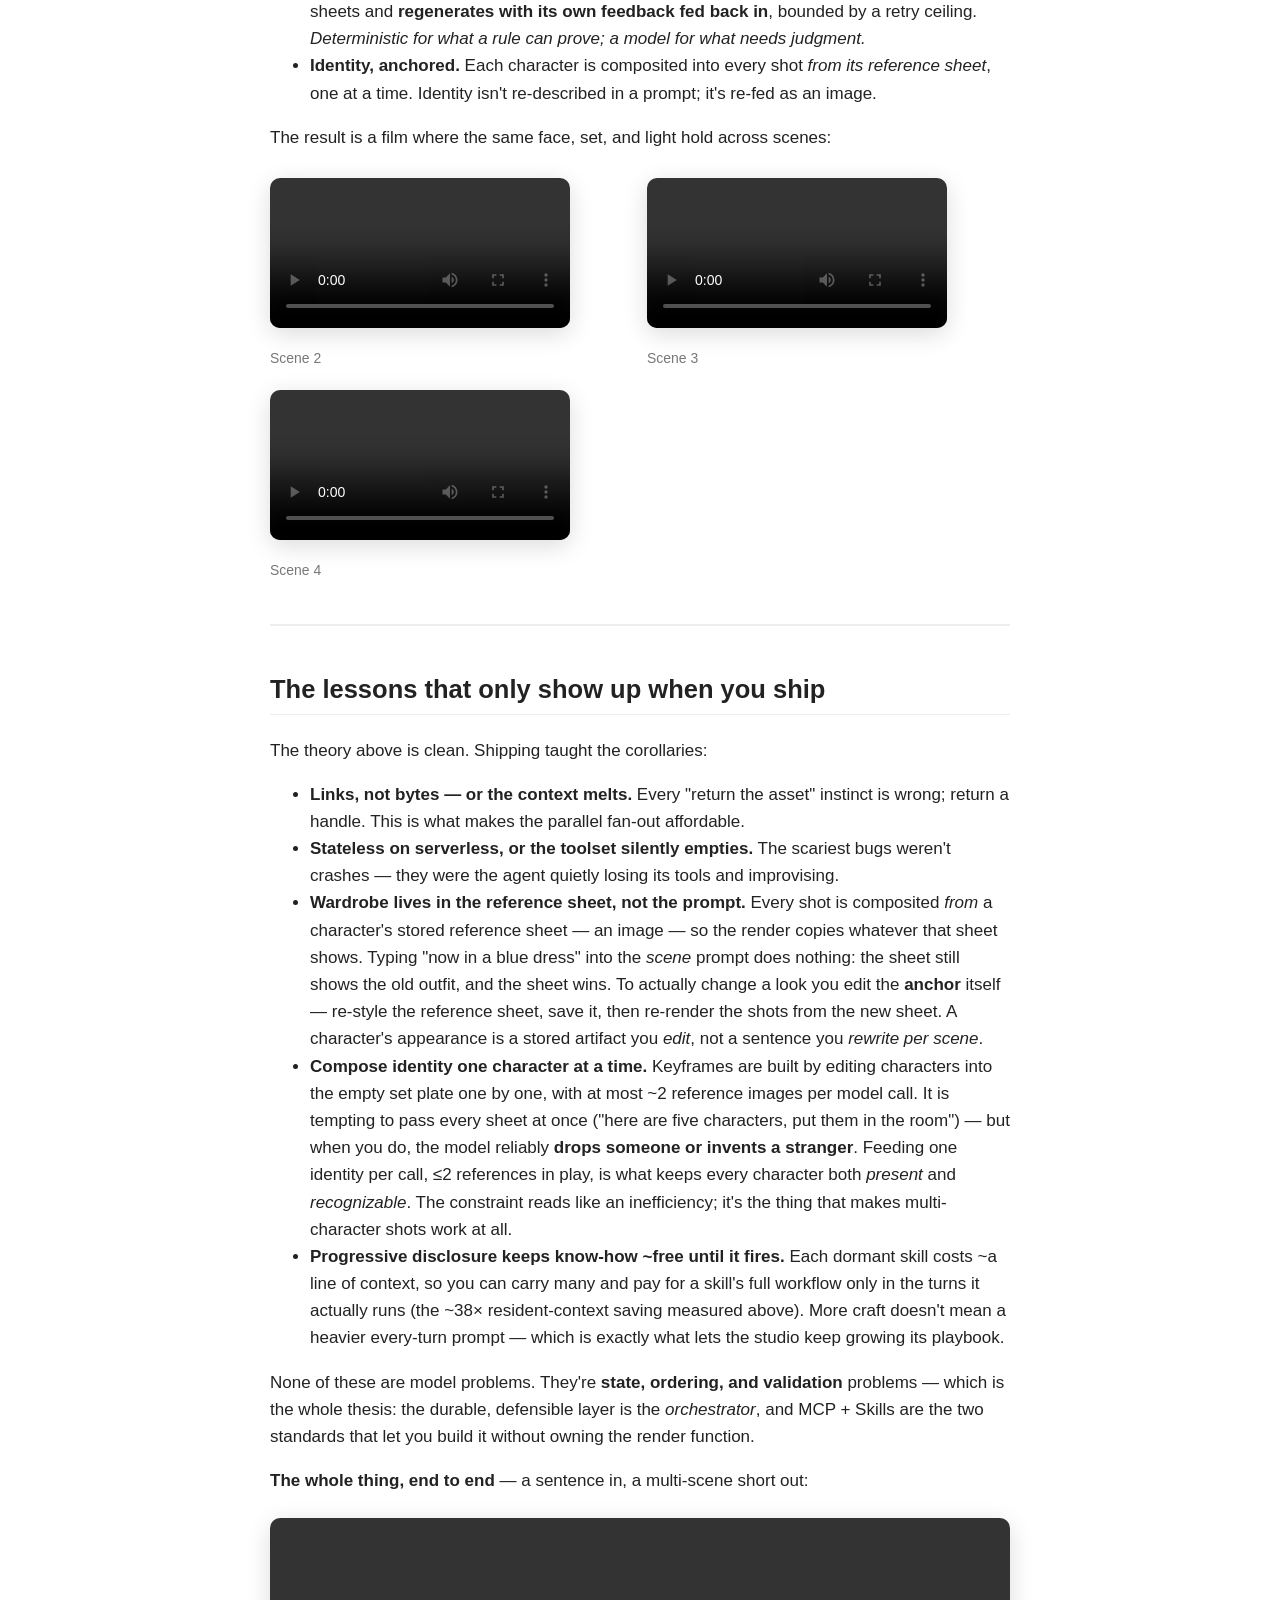
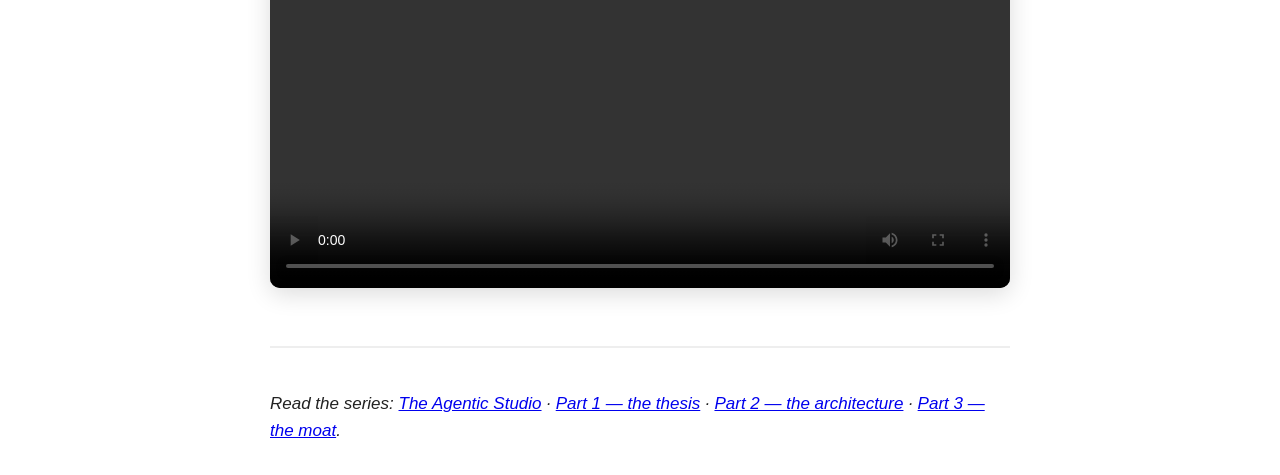
==== commit a420d151: "Foundations: add measured Skills context-utilization numbers (~38x resident-context saving); clarify" ====
--- a/docs/index.html
+++ b/docs/index.html
@@ -196,6 +196,63 @@
 <p>So a studio can carry a <code>script-developer</code>, a <code>film-director</code>, and a <code>film-editor</code> skill and pay
 almost nothing for the ones not currently firing — like a well-indexed manual whose table of contents
 stays on the desk while the chapters stay on the shelf until needed.</p>
+<h3>The numbers (measured on this studio's three skills)</h3>
+<p>This isn't hand-waving — here is the actual context cost of the three skills in this repo (words → tokens
+at the usual ≈1.3 tokens/word):</p>
+<table>
+<thead>
+<tr>
+<th>What's loaded</th>
+<th>Words</th>
+<th>≈ Tokens</th>
+<th>When it's paid</th>
+</tr>
+</thead>
+<tbody>
+<tr>
+<td><strong>L1</strong> — three skills' one-line descriptions</td>
+<td>~90</td>
+<td><strong>~120</strong></td>
+<td><em>every turn</em> (resident)</td>
+</tr>
+<tr>
+<td><strong>L2</strong> — one skill's full workflow</td>
+<td>~500</td>
+<td>~650</td>
+<td>only when that skill fires</td>
+</tr>
+<tr>
+<td><strong>L3</strong> — that skill's reference tables</td>
+<td>up to ~1,200</td>
+<td>up to ~1,550</td>
+<td>only when L2 drills in</td>
+</tr>
+<tr>
+<td><strong>Naïve baseline</strong> — all craft inlined in the system prompt</td>
+<td>~3,500</td>
+<td><strong>~4,600</strong></td>
+<td><em>every turn</em></td>
+</tr>
+</tbody>
+</table>
+<p>Read the two bold rows against each other. Progressive disclosure keeps <strong>~120 tokens</strong> resident
+instead of the <strong>~4,600</strong> you'd pay by stuffing every workflow and rule table into one system prompt —
+a <strong>~38× reduction in always-on context</strong>, on every single turn, before the model has done any work.
+The full craft is still <em>available</em>; it just isn't <em>resident</em>. When the director actually needs the
+continuity rules, it pays ~2,200 tokens to open that one skill to L3 — for that turn, for that skill,
+and nothing for the other two.</p>
+<p>Two properties make this scale where a monolithic prompt doesn't:</p>
+<ul>
+<li><strong>The resident cost is O(number of skills' one-liners), not O(total craft).</strong> Adding a fourth skill
+  costs <strong>~40 tokens</strong> resident (its description), not the ~1,000+ tokens of its body. Ten skills is
+  still only a few hundred resident tokens; ten skills inlined is a ~15k-token tax on every turn.</li>
+<li><strong>The expensive part is paid on demand and released.</strong> A monolithic prompt pays for the 180°-line
+  tables on the turn you write dialogue and on the turn you do nothing — identically. Skills pay only
+  when the rule is about to be used, which is a tiny fraction of turns.</li>
+</ul>
+<p>The context you <em>don't</em> spend on dormant instructions is context left for the actual task — the story,
+the shot history, the critic's feedback. On a long multi-scene run that headroom is the difference
+between the agent remembering scene 1 by the time it plans scene 4 and quietly forgetting it.</p>
 <p>The division of labor is the point: <strong>a Skill decides <em>how</em>; it calls an MCP tool for the <em>what</em>.</strong>
 The <code>film-director</code> skill holds the decision procedure (map emotion → lens, keep the 180° line) and
 emits a shot plan; the <em>rendering</em> is an MCP call. Swap the render backend and the craft is untouched;
@@ -240,15 +297,22 @@
   handle. This is what makes the parallel fan-out affordable.</li>
 <li><strong>Stateless on serverless, or the toolset silently empties.</strong> The scariest bugs weren't crashes —
   they were the agent quietly losing its tools and improvising.</li>
-<li><strong>Wardrobe lives in the reference sheet, not the prompt.</strong> Asking for "a blue dress" in a scene does
-  nothing when compositing copies wardrobe from the sheet. To change a look, re-style the <em>anchor</em>,
-  then re-render. Identity is a stored artifact, not a sentence.</li>
-<li><strong>Compose identity one character at a time.</strong> Pass a crowd of reference images at once and the model
-  drops or invents people. The counterintuitive constraint (≤2 refs per call) is load-bearing.</li>
-<li><strong>"Present" ≠ "speaking."</strong> A scene's cast (who's in frame) is a different question from who has a
-  line — and a <em>realistic animal can't have a line at all</em>. Both are checks, not assumptions.</li>
-<li><strong>Progressive disclosure keeps know-how ~free until it fires.</strong> You can afford a lot of craft when
-  most of it stays on the shelf.</li>
+<li><strong>Wardrobe lives in the reference sheet, not the prompt.</strong> Every shot is composited <em>from</em> a
+  character's stored reference sheet — an image — so the render copies whatever that sheet shows.
+  Typing "now in a blue dress" into the <em>scene</em> prompt does nothing: the sheet still shows the old
+  outfit, and the sheet wins. To actually change a look you edit the <strong>anchor</strong> itself — re-style the
+  reference sheet, save it, then re-render the shots from the new sheet. A character's appearance is a
+  stored artifact you <em>edit</em>, not a sentence you <em>rewrite per scene</em>.</li>
+<li><strong>Compose identity one character at a time.</strong> Keyframes are built by editing characters into the
+  empty set plate one by one, with at most ~2 reference images per model call. It is tempting to pass
+  every sheet at once ("here are five characters, put them in the room") — but when you do, the model
+  reliably <strong>drops someone or invents a stranger</strong>. Feeding one identity per call, ≤2 references in
+  play, is what keeps every character both <em>present</em> and <em>recognizable</em>. The constraint reads like an
+  inefficiency; it's the thing that makes multi-character shots work at all.</li>
+<li><strong>Progressive disclosure keeps know-how ~free until it fires.</strong> Each dormant skill costs ~a line of
+  context, so you can carry many and pay for a skill's full workflow only in the turns it actually runs
+  (the ~38× resident-context saving measured above). More craft doesn't mean a heavier every-turn
+  prompt — which is exactly what lets the studio keep growing its playbook.</li>
 </ul>
 <p>None of these are model problems. They're <strong>state, ordering, and validation</strong> problems — which is the
 whole thesis: the durable, defensible layer is the <em>orchestrator</em>, and MCP + Skills are the two
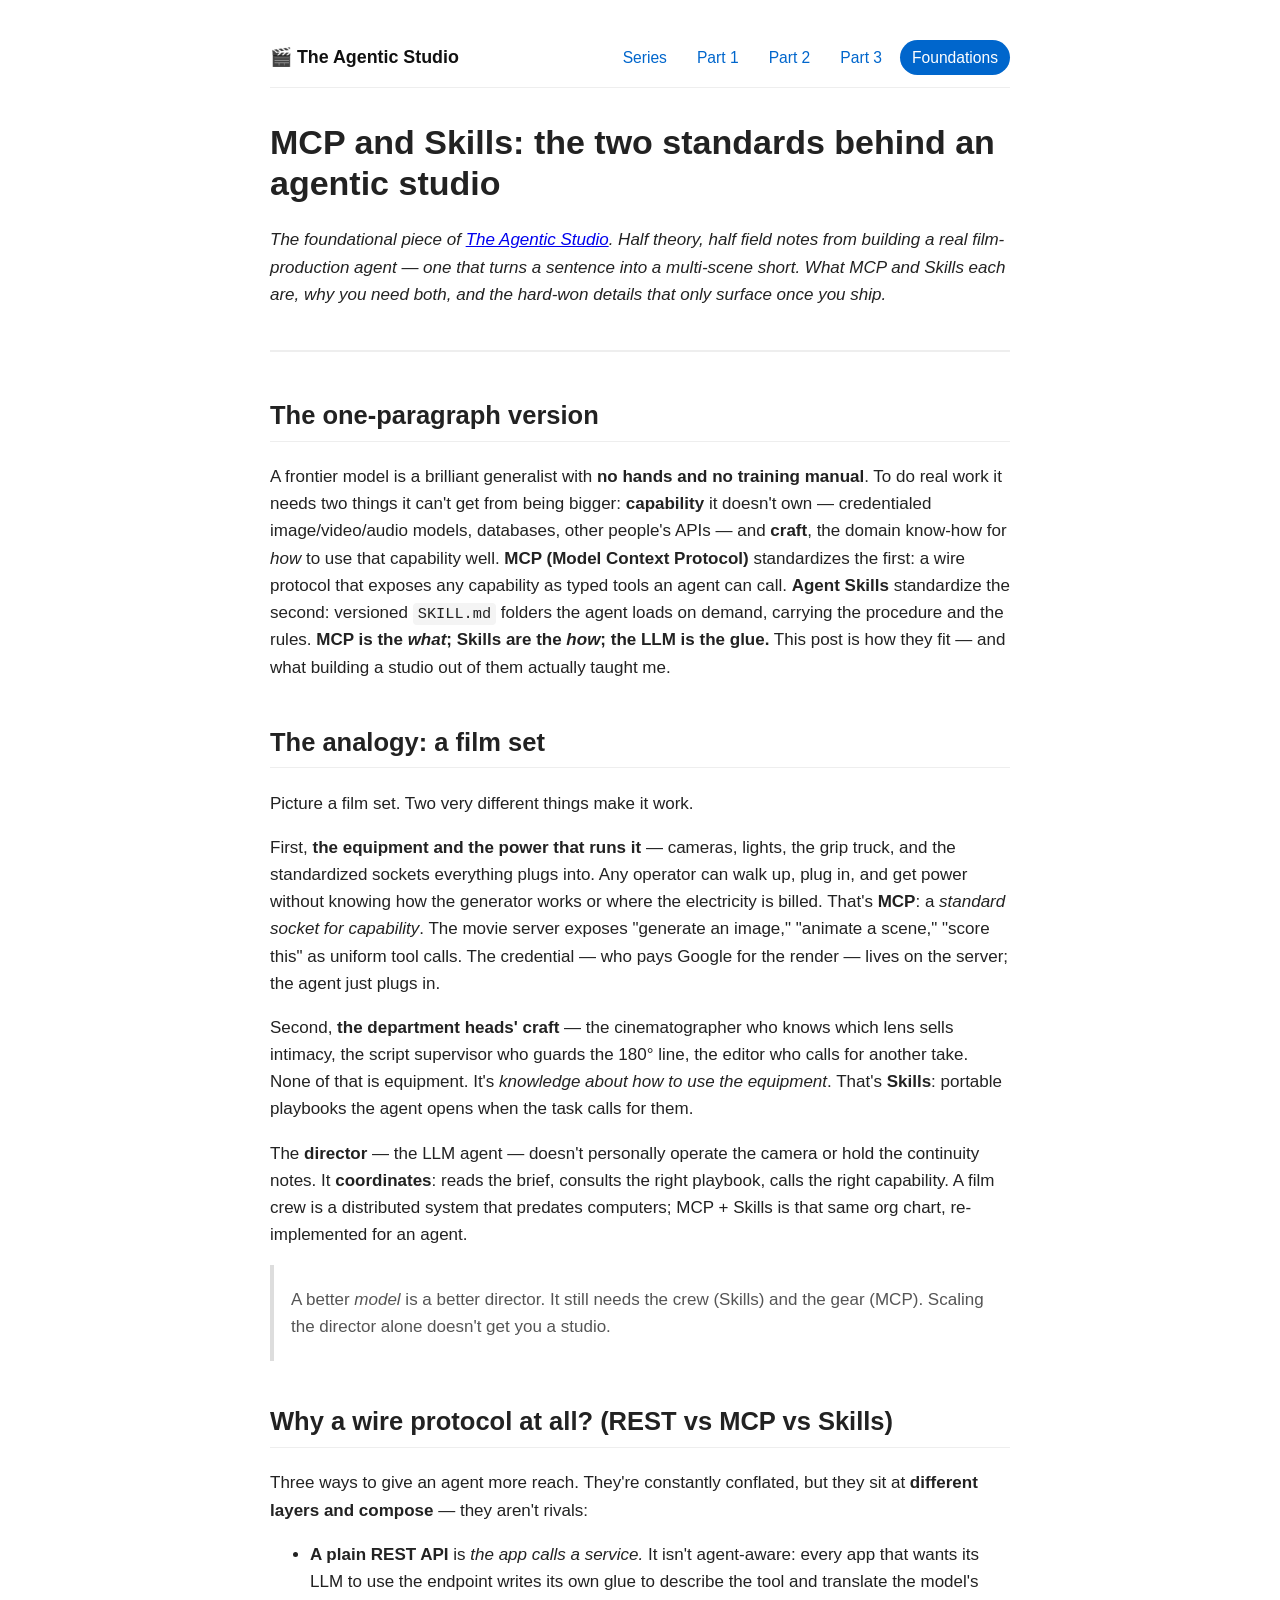
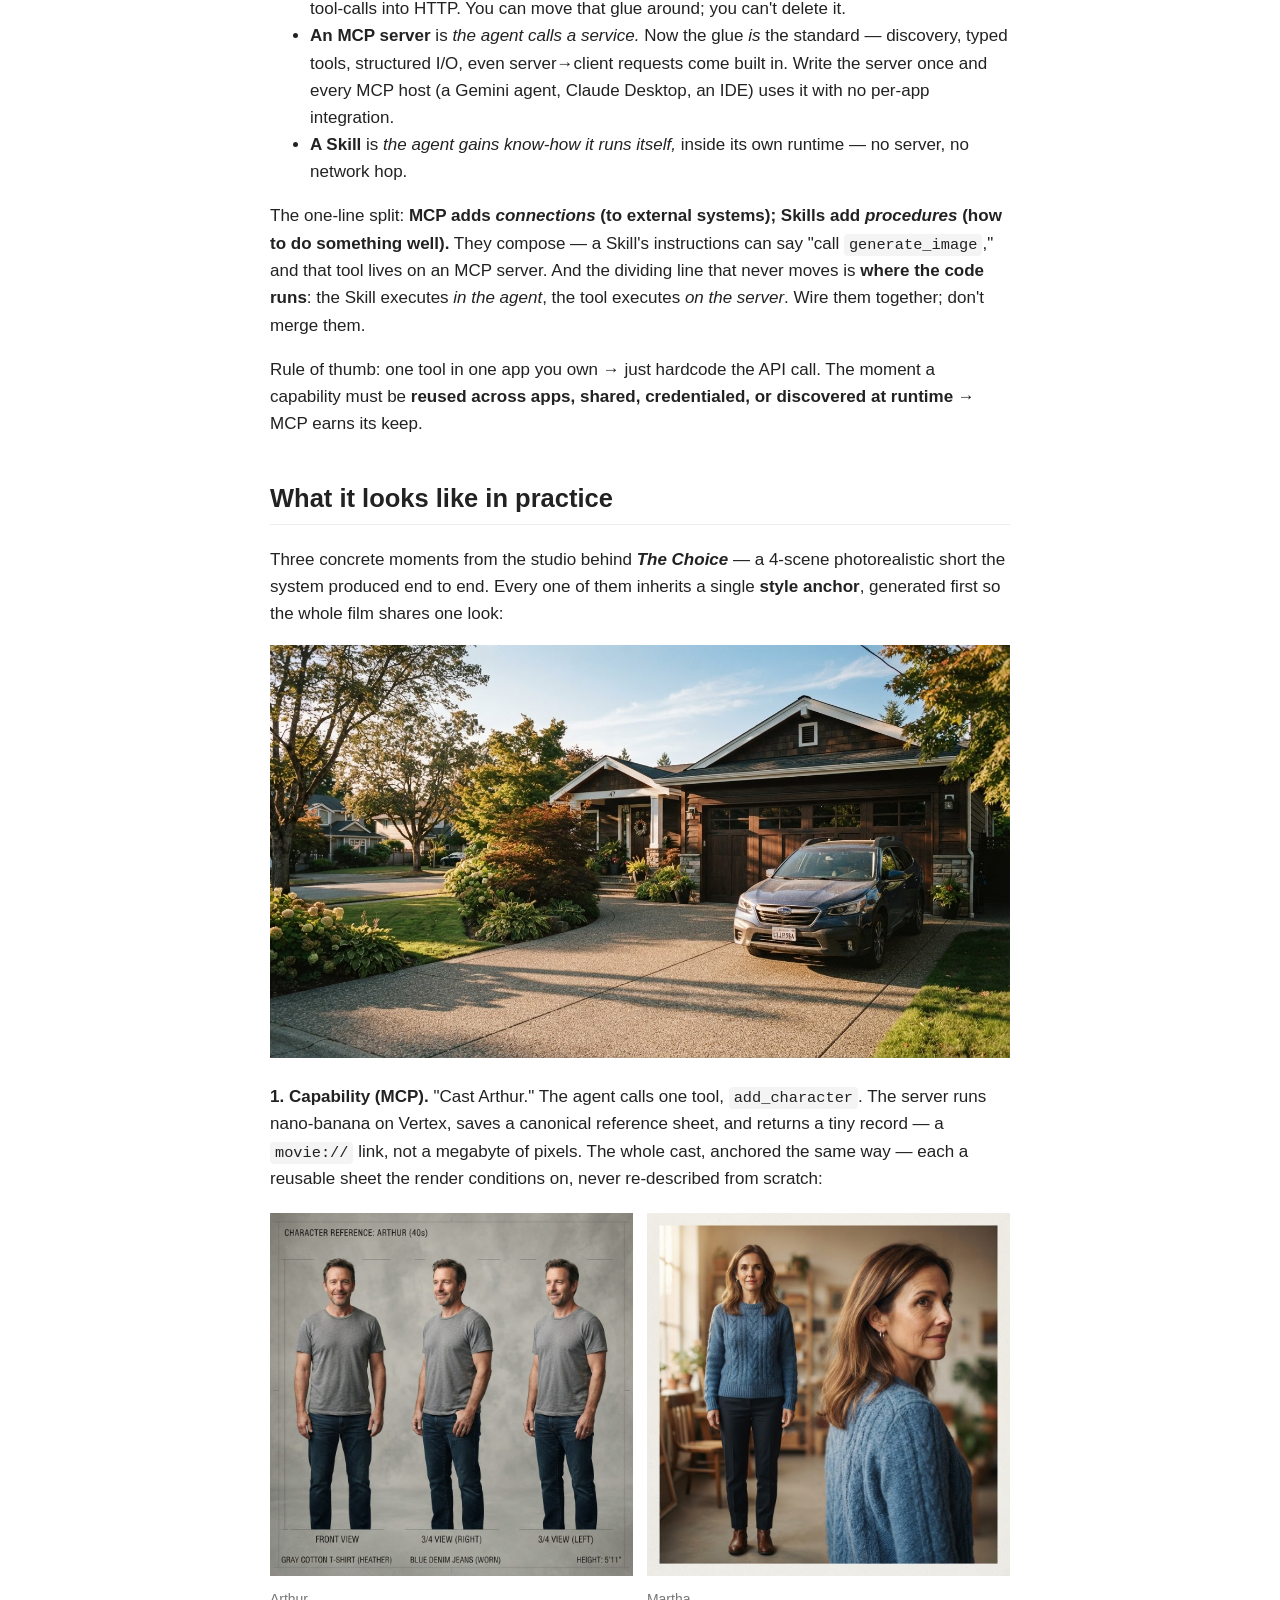
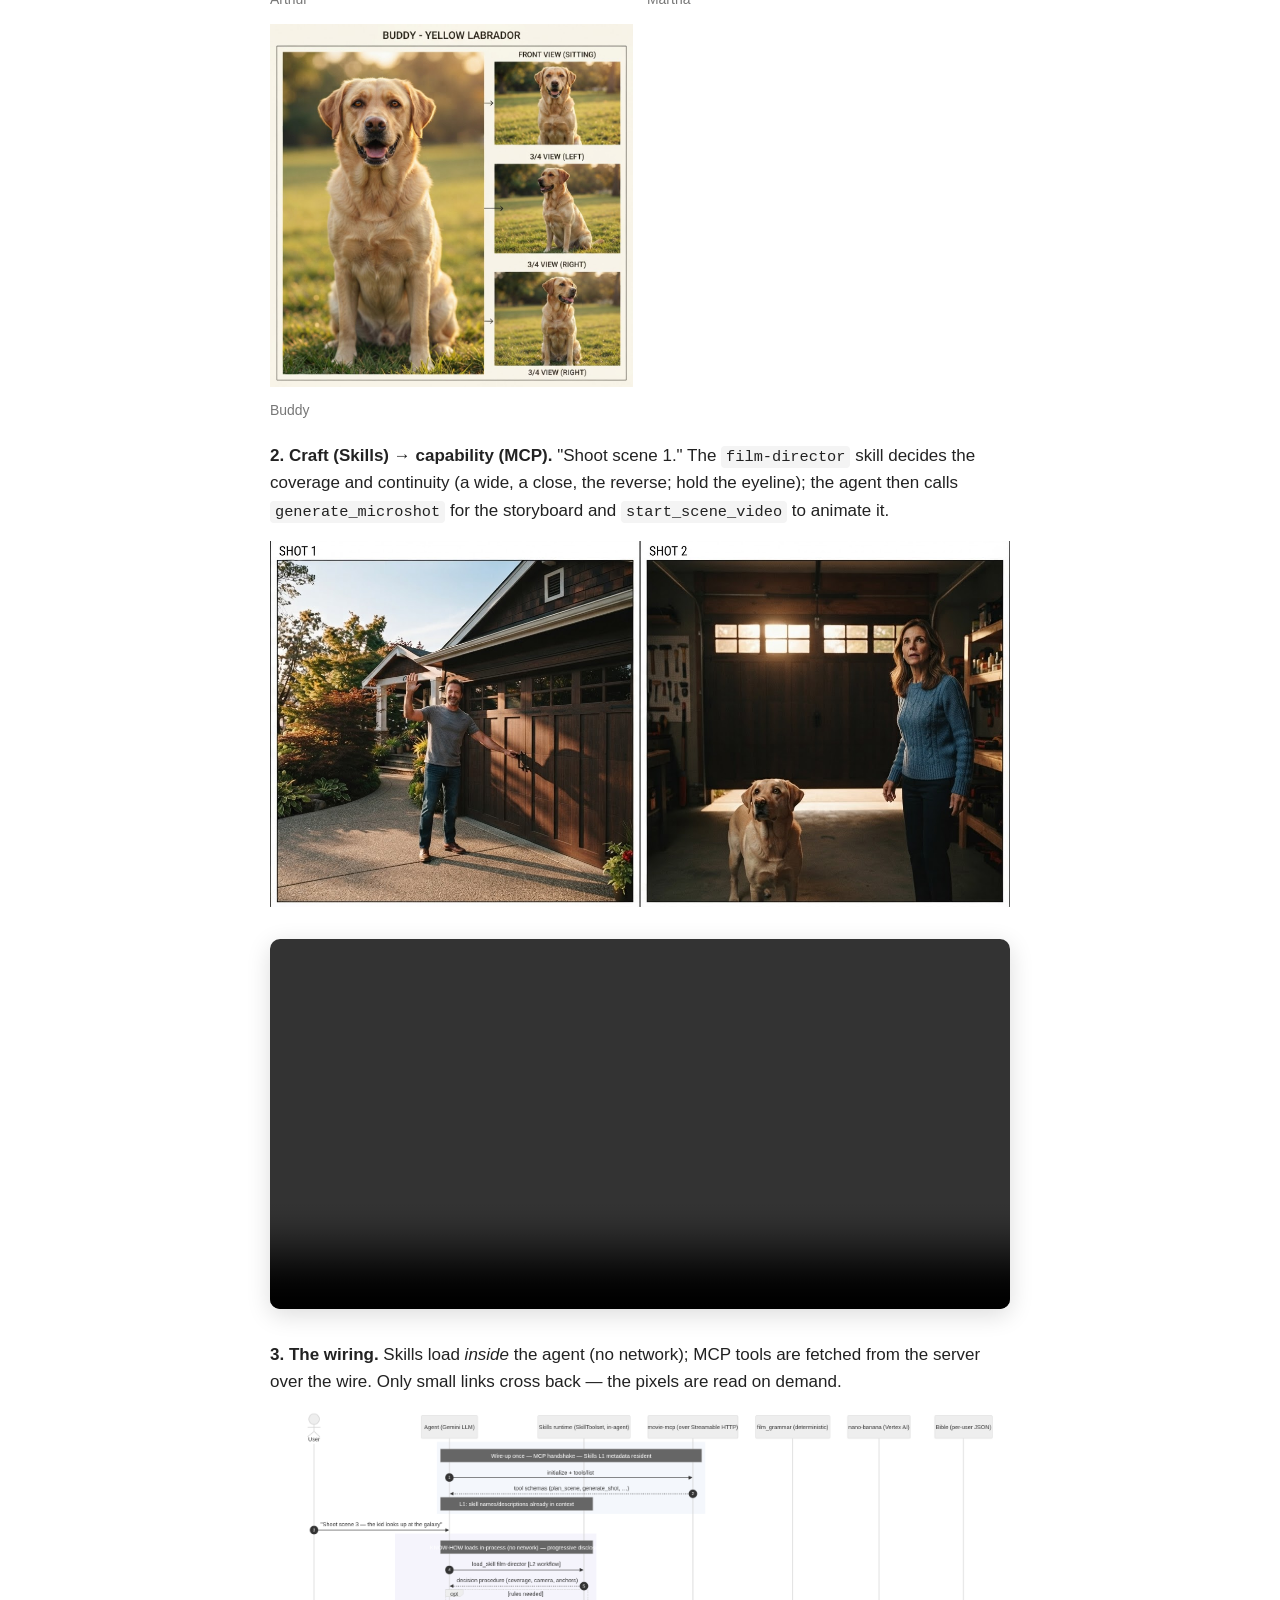
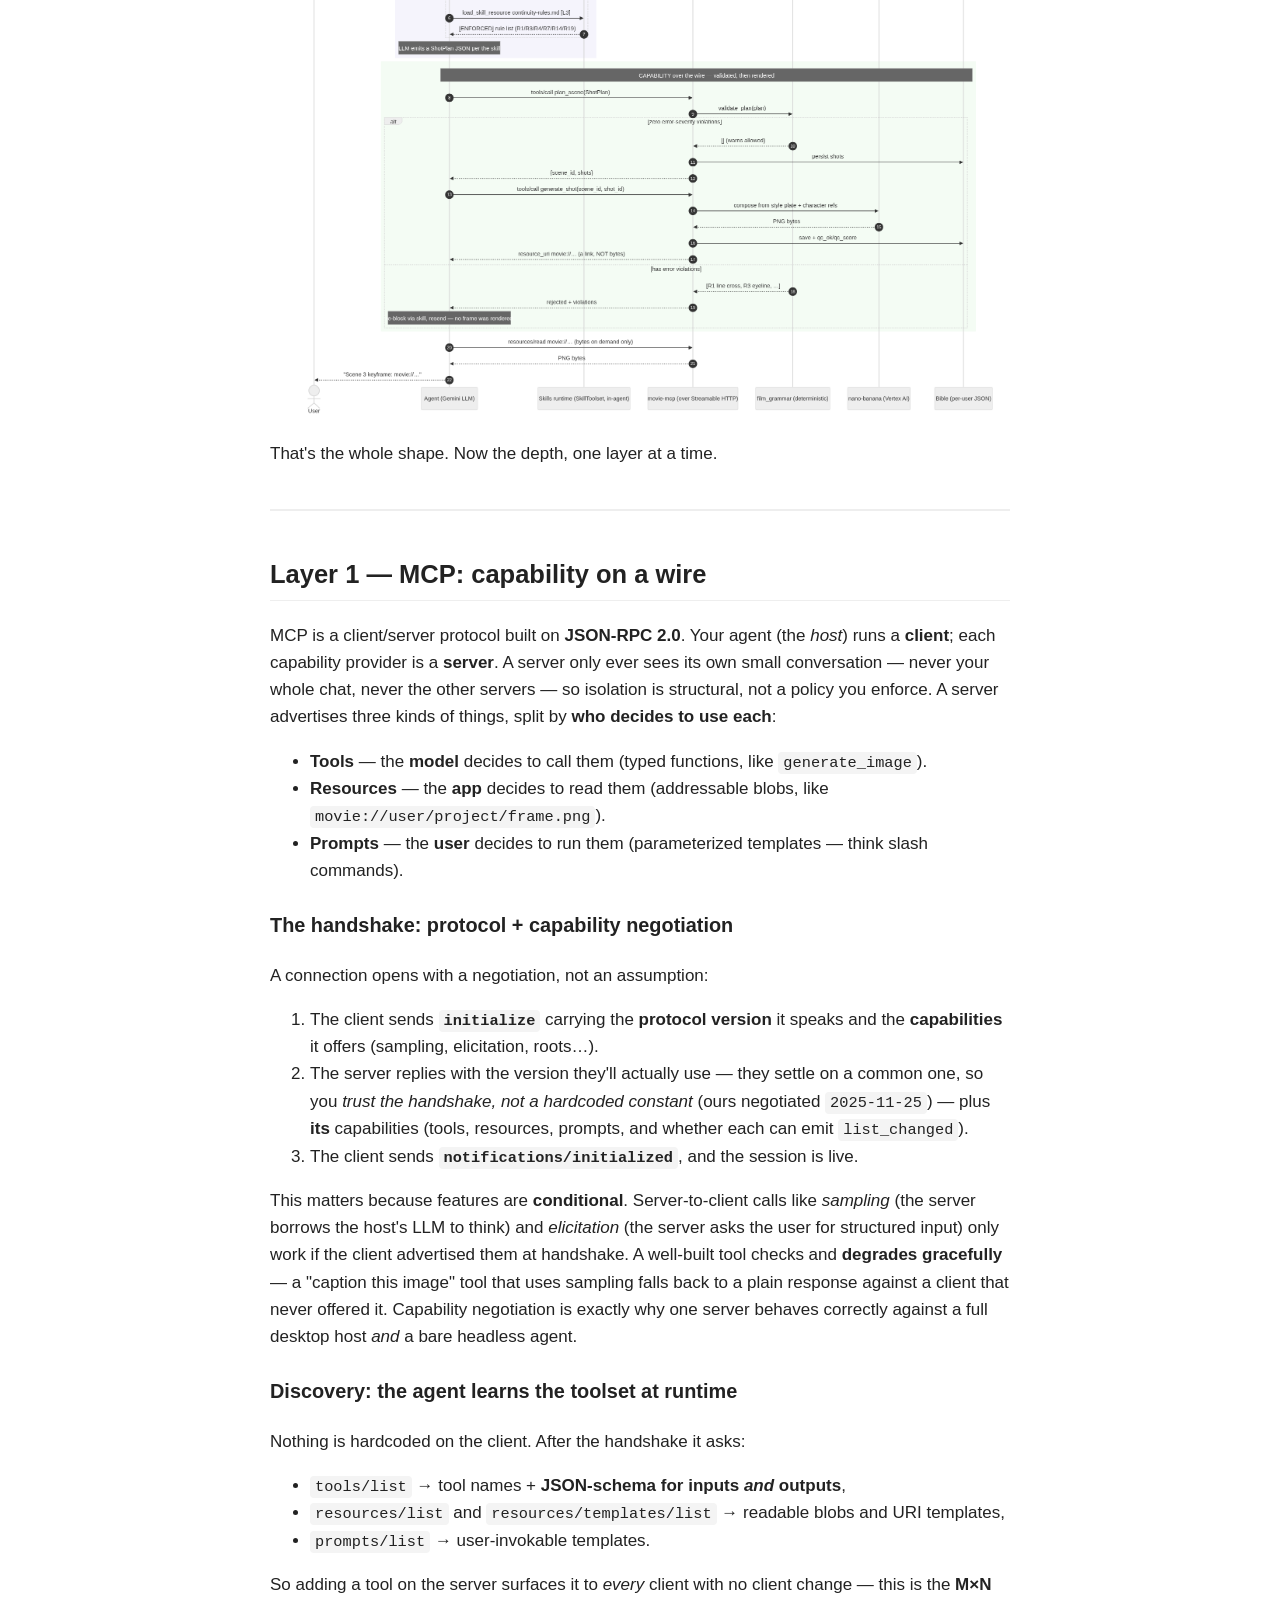
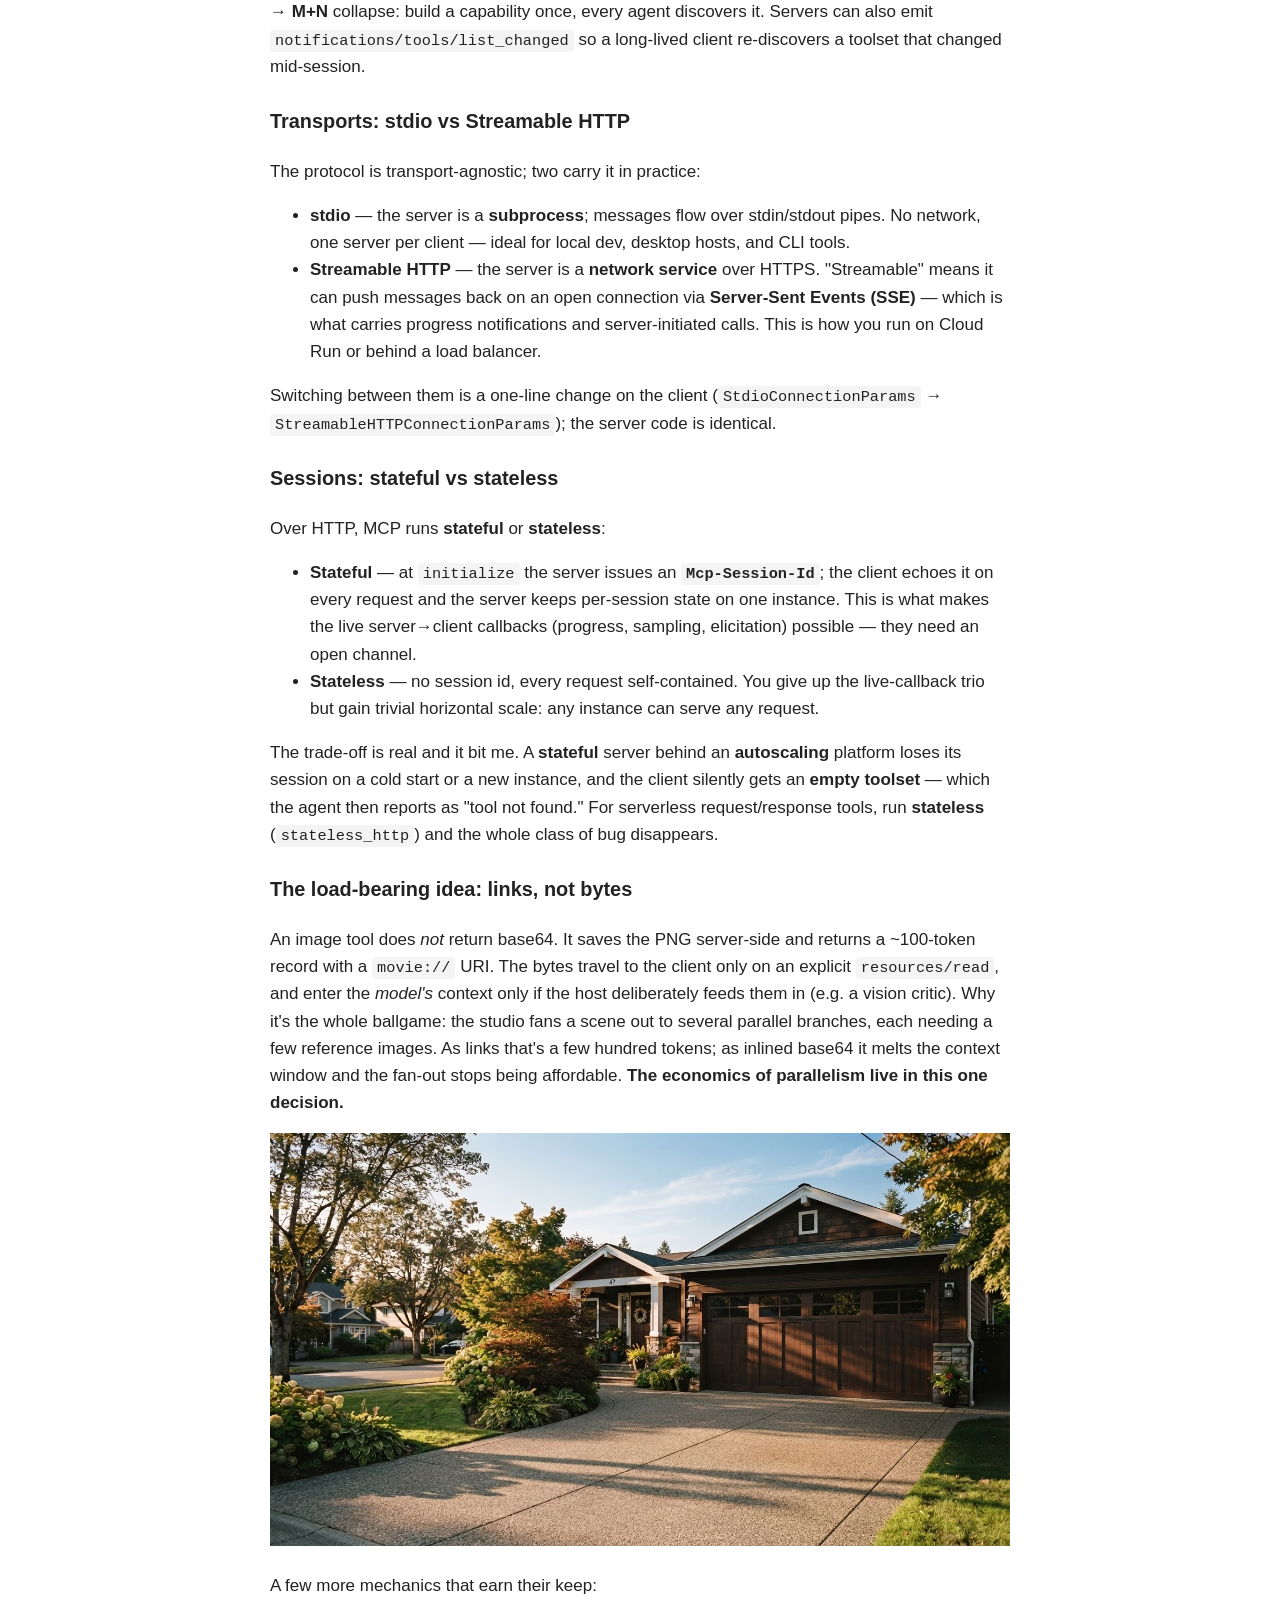
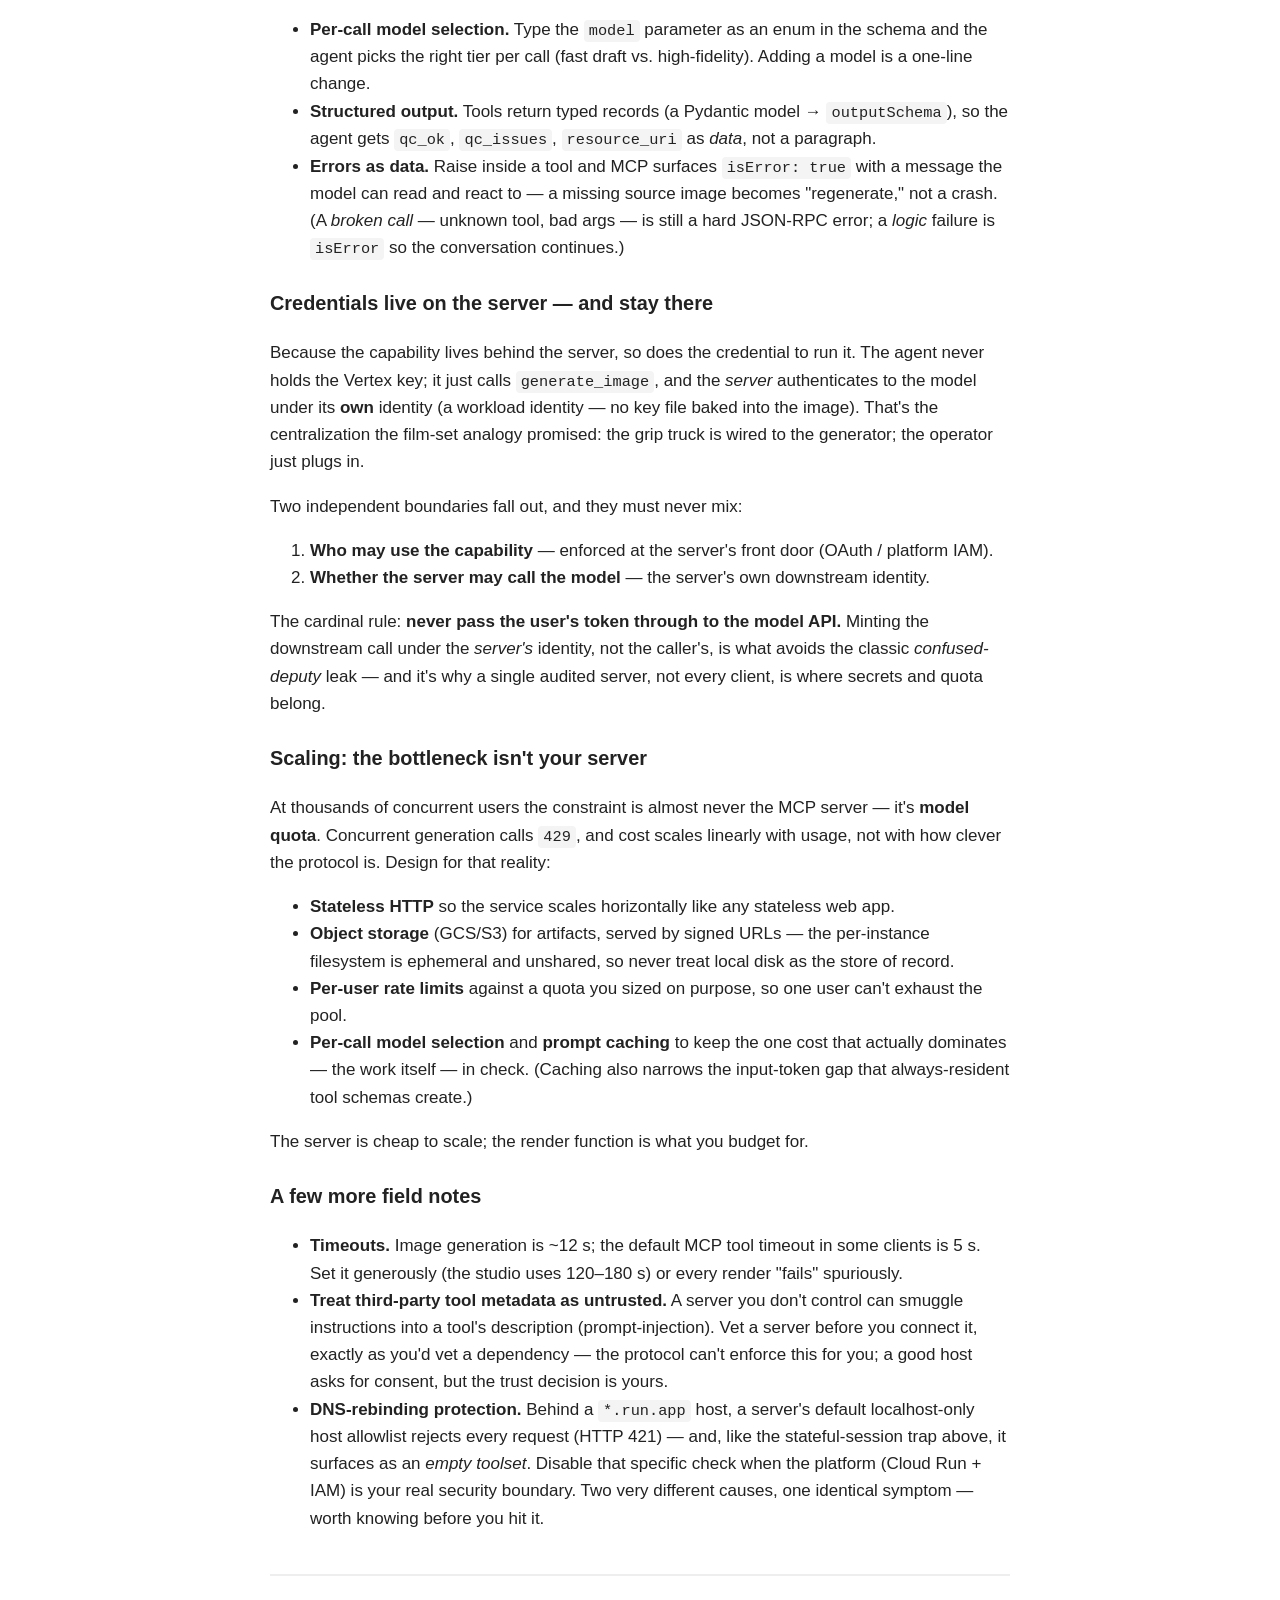
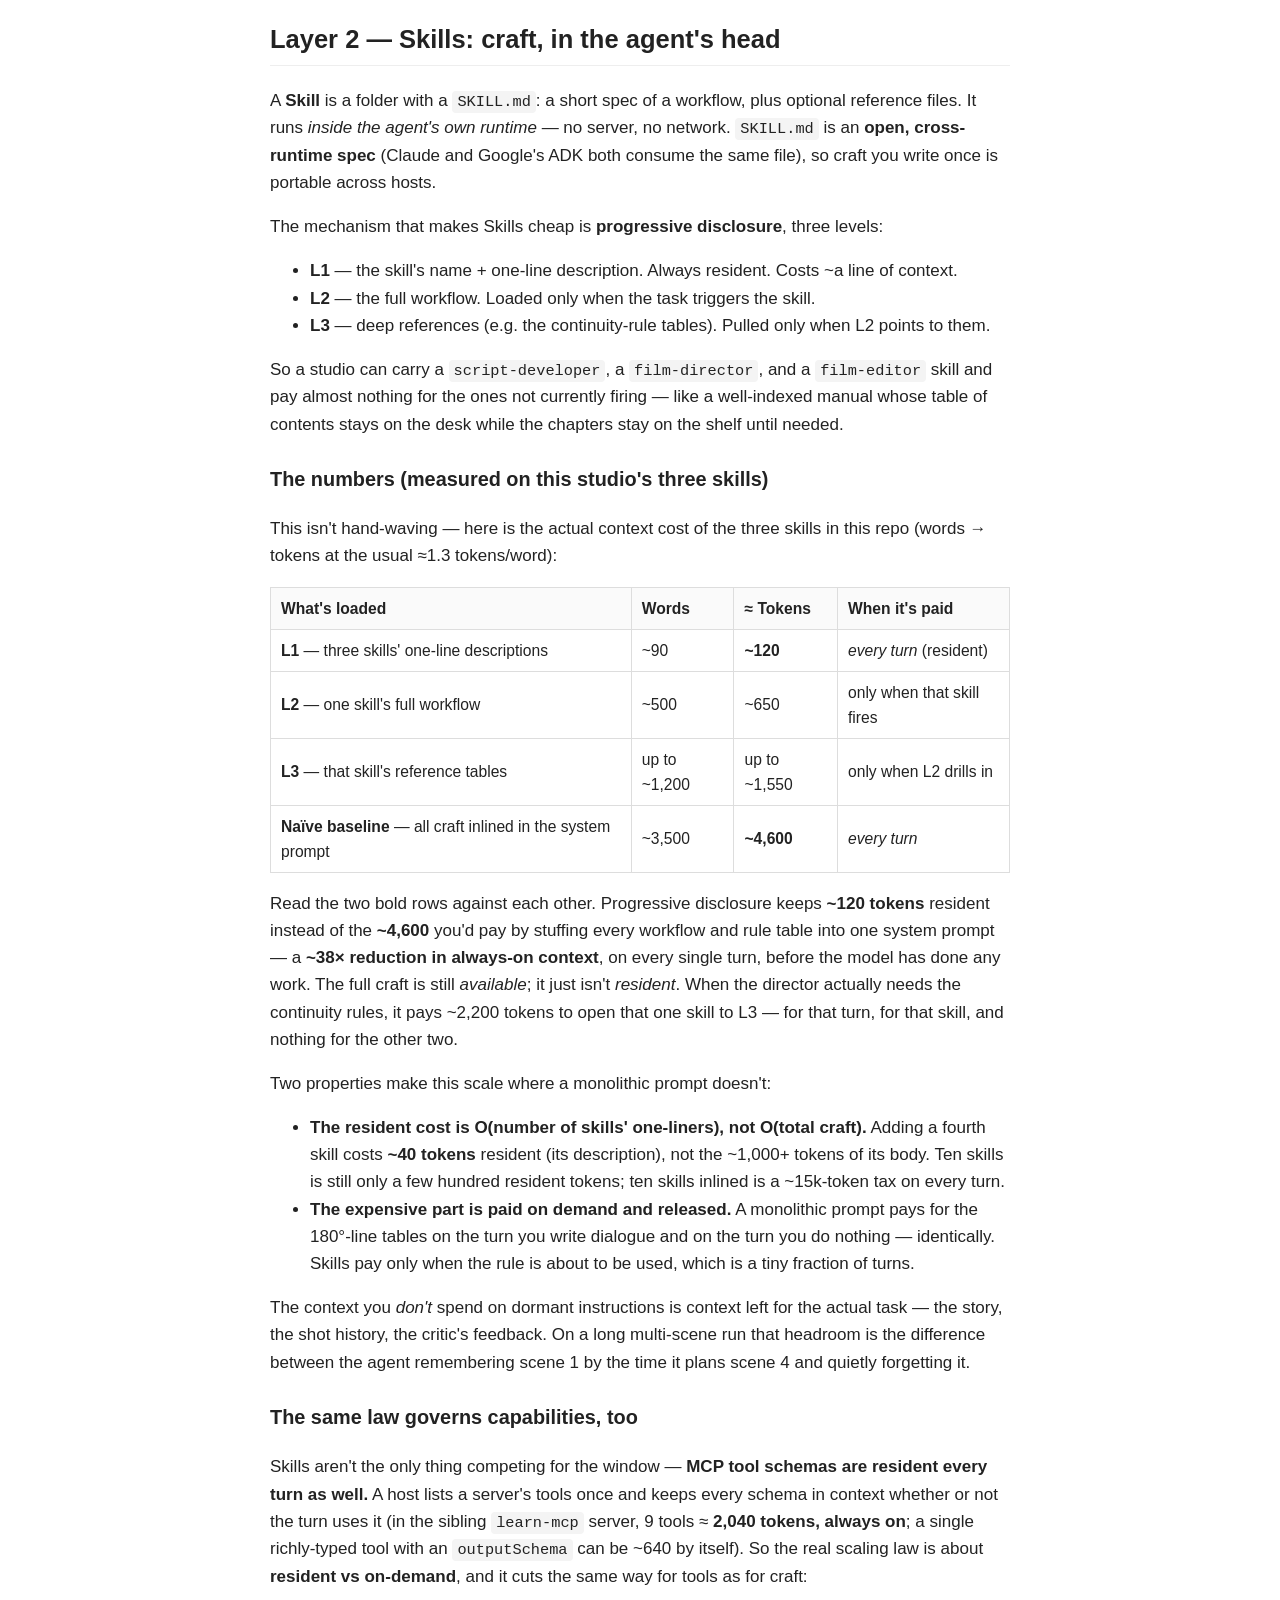
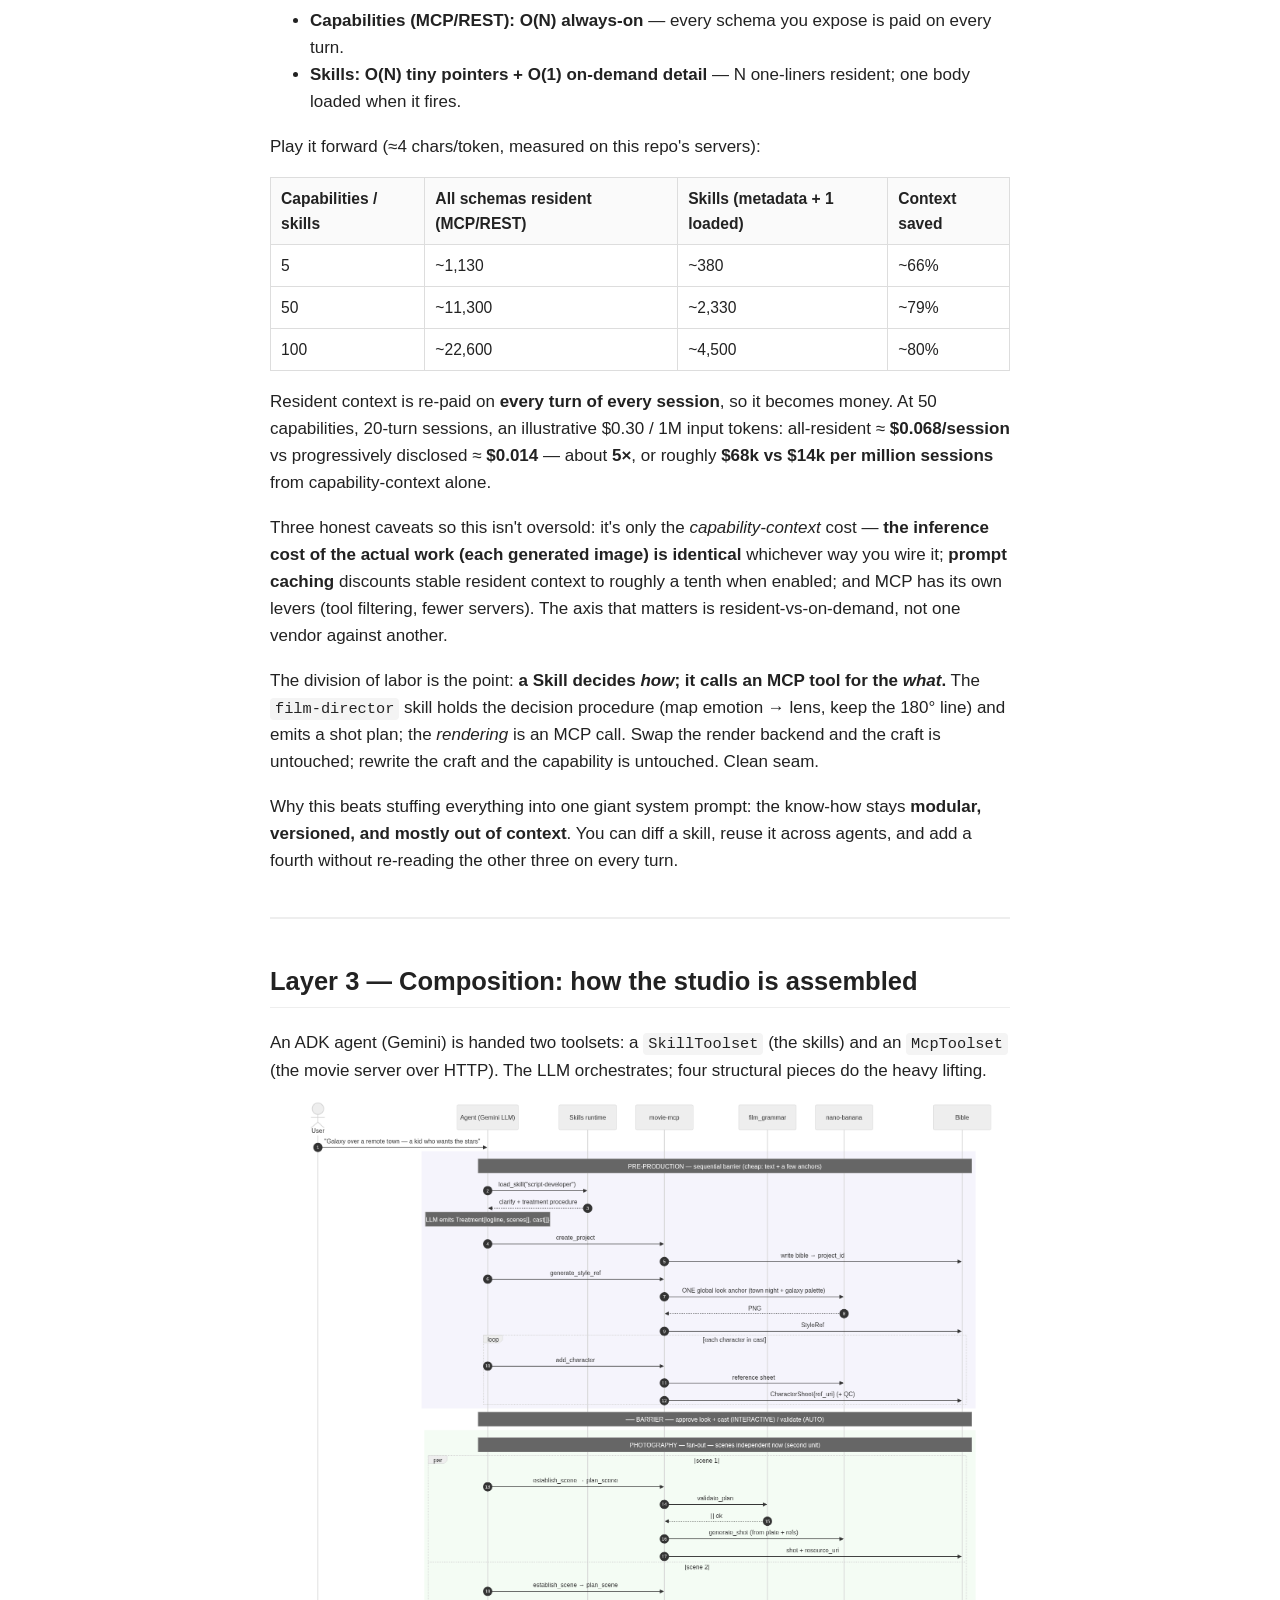
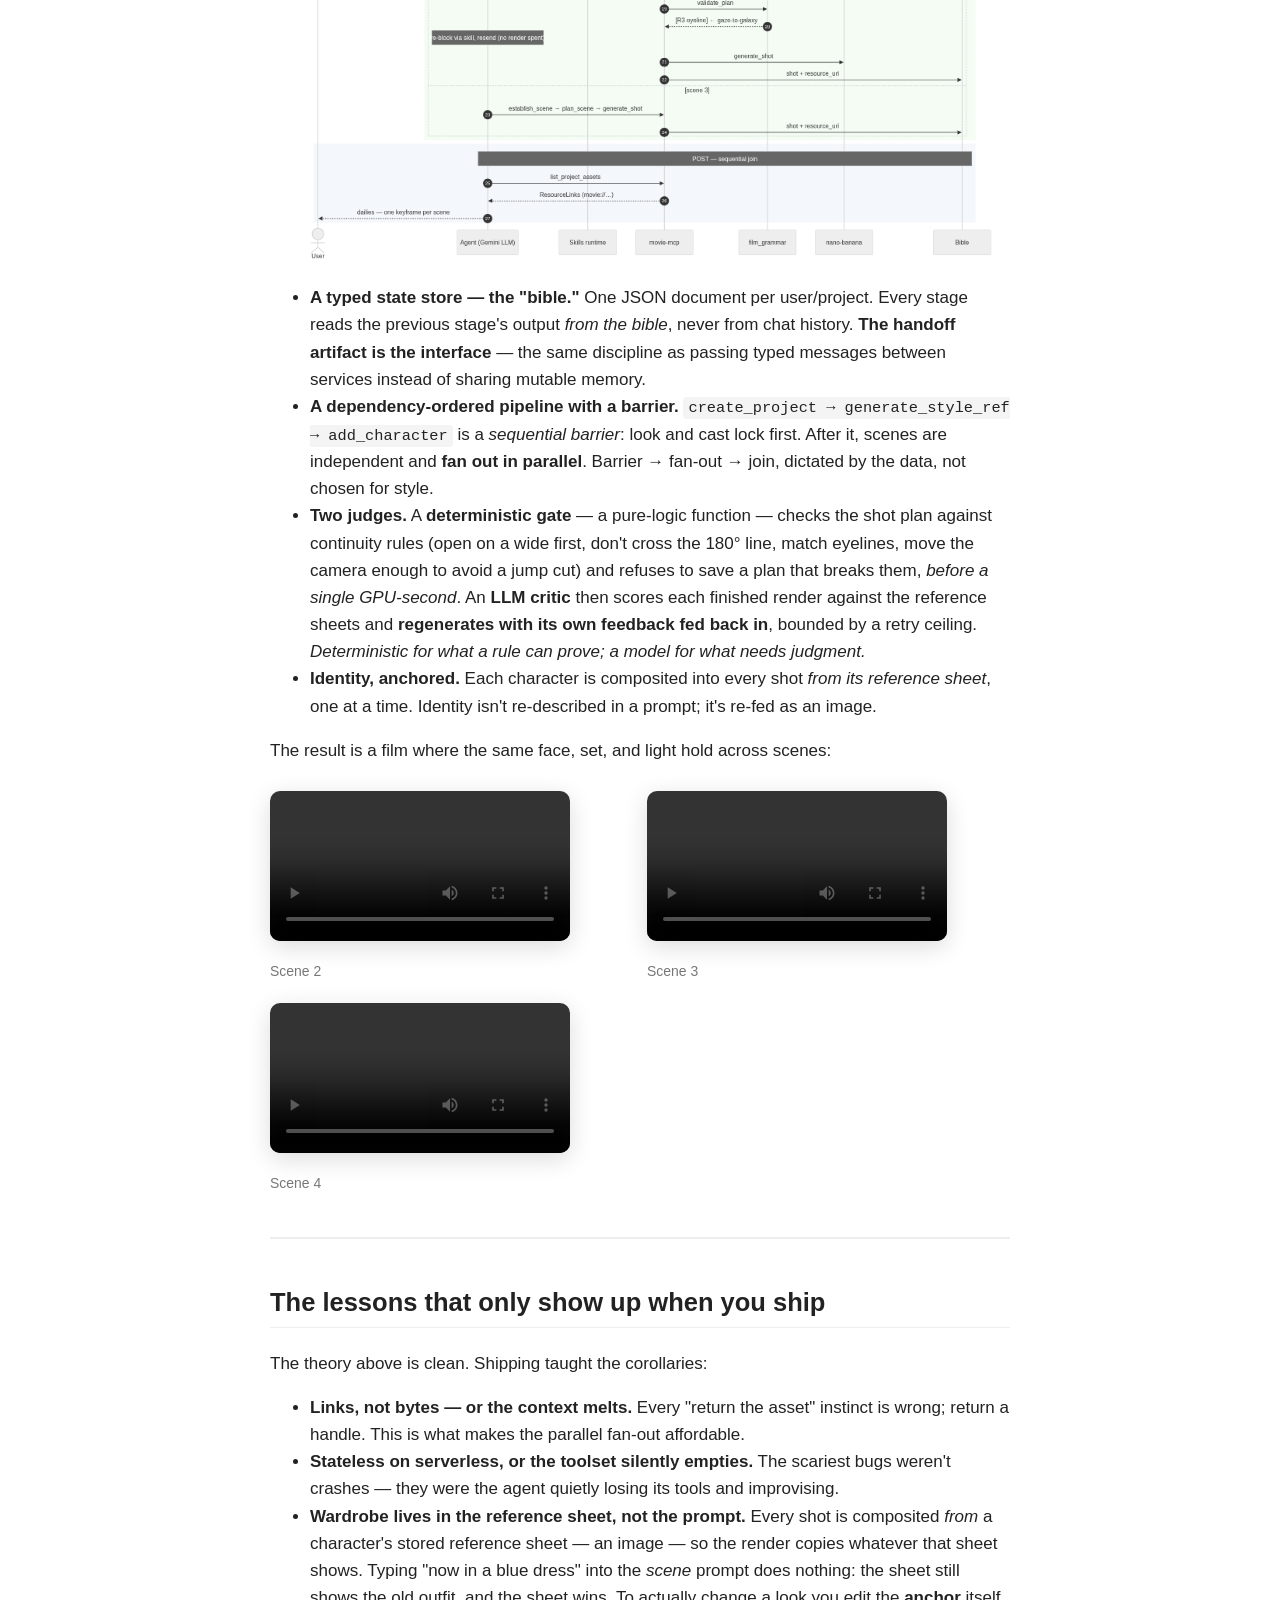
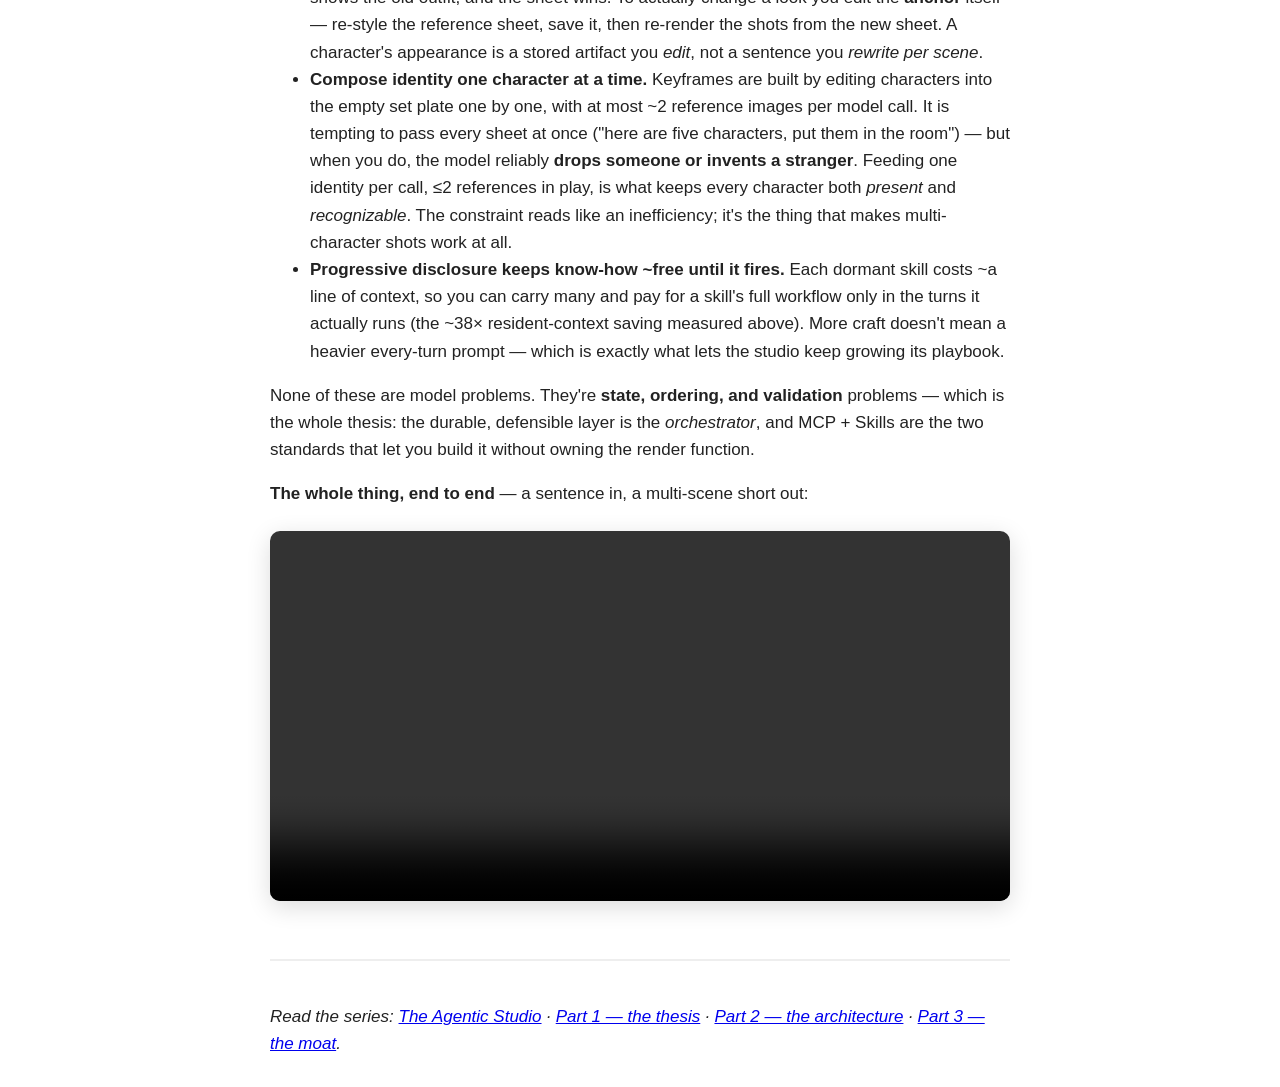
==== commit 07d599b7: "Foundations: pull core concepts from THEORY.md — REST vs MCP vs Skills (three composing layers, M×N-" ====
--- a/docs/index.html
+++ b/docs/index.html
@@ -53,6 +53,25 @@
 <p>A better <em>model</em> is a better director. It still needs the crew (Skills) and the gear (MCP). Scaling
 the director alone doesn't get you a studio.</p>
 </blockquote>
+<h2>Why a wire protocol at all? (REST vs MCP vs Skills)</h2>
+<p>Three ways to give an agent more reach. They're constantly conflated, but they sit at <strong>different
+layers and compose</strong> — they aren't rivals:</p>
+<ul>
+<li><strong>A plain REST API</strong> is <em>the app calls a service.</em> It isn't agent-aware: every app that wants its
+  LLM to use the endpoint writes its own glue to describe the tool and translate the model's
+  tool-calls into HTTP. You can move that glue around; you can't delete it.</li>
+<li><strong>An MCP server</strong> is <em>the agent calls a service.</em> Now the glue <em>is</em> the standard — discovery, typed
+  tools, structured I/O, even server→client requests come built in. Write the server once and every
+  MCP host (a Gemini agent, Claude Desktop, an IDE) uses it with no per-app integration.</li>
+<li><strong>A Skill</strong> is <em>the agent gains know-how it runs itself,</em> inside its own runtime — no server, no
+  network hop.</li>
+</ul>
+<p>The one-line split: <strong>MCP adds <em>connections</em> (to external systems); Skills add <em>procedures</em> (how to
+do something well).</strong> They compose — a Skill's instructions can say "call <code>generate_image</code>," and that
+tool lives on an MCP server. And the dividing line that never moves is <strong>where the code runs</strong>: the
+Skill executes <em>in the agent</em>, the tool executes <em>on the server</em>. Wire them together; don't merge them.</p>
+<p>Rule of thumb: one tool in one app you own → just hardcode the API call. The moment a capability must
+be <strong>reused across apps, shared, credentialed, or discovered at runtime</strong> → MCP earns its keep.</p>
 <h2>What it looks like in practice</h2>
 <p>Three concrete moments from the studio behind <strong><em>The Choice</em></strong> — a 4-scene photorealistic short the
 system produced end to end. Every one of them inherits a single <strong>style anchor</strong>, generated first so
@@ -83,9 +102,12 @@
 <p>MCP is a client/server protocol built on <strong>JSON-RPC 2.0</strong>. Your agent (the <em>host</em>) runs a <strong>client</strong>;
 each capability provider is a <strong>server</strong>. A server only ever sees its own small conversation — never
 your whole chat, never the other servers — so isolation is structural, not a policy you enforce. A
-server advertises three kinds of things: <strong>tools</strong> (typed functions the model calls), <strong>resources</strong>
-(addressable blobs the client reads on demand, like <code>movie://user/project/frame.png</code>), and <strong>prompts</strong>
-(parameterized templates a user invokes).</p>
+server advertises three kinds of things, split by <strong>who decides to use each</strong>:</p>
+<ul>
+<li><strong>Tools</strong> — the <strong>model</strong> decides to call them (typed functions, like <code>generate_image</code>).</li>
+<li><strong>Resources</strong> — the <strong>app</strong> decides to read them (addressable blobs, like <code>movie://user/project/frame.png</code>).</li>
+<li><strong>Prompts</strong> — the <strong>user</strong> decides to run them (parameterized templates — think slash commands).</li>
+</ul>
 <h3>The handshake: protocol + capability negotiation</h3>
 <p>A connection opens with a negotiation, not an assumption:</p>
 <ol>
@@ -157,6 +179,20 @@
   unknown tool, bad args — is still a hard JSON-RPC error; a <em>logic</em> failure is <code>isError</code> so the
   conversation continues.)</li>
 </ul>
+<h3>Credentials live on the server — and stay there</h3>
+<p>Because the capability lives behind the server, so does the credential to run it. The agent never
+holds the Vertex key; it just calls <code>generate_image</code>, and the <em>server</em> authenticates to the model
+under its <strong>own</strong> identity (a workload identity — no key file baked into the image). That's the
+centralization the film-set analogy promised: the grip truck is wired to the generator; the operator
+just plugs in.</p>
+<p>Two independent boundaries fall out, and they must never mix:</p>
+<ol>
+<li><strong>Who may use the capability</strong> — enforced at the server's front door (OAuth / platform IAM).</li>
+<li><strong>Whether the server may call the model</strong> — the server's own downstream identity.</li>
+</ol>
+<p>The cardinal rule: <strong>never pass the user's token through to the model API.</strong> Minting the downstream
+call under the <em>server's</em> identity, not the caller's, is what avoids the classic <em>confused-deputy</em>
+leak — and it's why a single audited server, not every client, is where secrets and quota belong.</p>
 <h3>Scaling: the bottleneck isn't your server</h3>
 <p>At thousands of concurrent users the constraint is almost never the MCP server — it's <strong>model quota</strong>.
 Concurrent generation calls <code>429</code>, and cost scales linearly with usage, not with how clever the
@@ -171,10 +207,14 @@
   schemas create.)</li>
 </ul>
 <p>The server is cheap to scale; the render function is what you budget for.</p>
-<h3>Two more field notes</h3>
+<h3>A few more field notes</h3>
 <ul>
 <li><strong>Timeouts.</strong> Image generation is ~12 s; the default MCP tool timeout in some clients is 5 s. Set it
   generously (the studio uses 120–180 s) or every render "fails" spuriously.</li>
+<li><strong>Treat third-party tool metadata as untrusted.</strong> A server you don't control can smuggle
+  instructions into a tool's description (prompt-injection). Vet a server before you connect it,
+  exactly as you'd vet a dependency — the protocol can't enforce this for you; a good host asks for
+  consent, but the trust decision is yours.</li>
 <li><strong>DNS-rebinding protection.</strong> Behind a <code>*.run.app</code> host, a server's default localhost-only host
   allowlist rejects every request (HTTP 421) — and, like the stateful-session trap above, it surfaces
   as an <em>empty toolset</em>. Disable that specific check when the platform (Cloud Run + IAM) is your real
@@ -253,6 +293,57 @@
 <p>The context you <em>don't</em> spend on dormant instructions is context left for the actual task — the story,
 the shot history, the critic's feedback. On a long multi-scene run that headroom is the difference
 between the agent remembering scene 1 by the time it plans scene 4 and quietly forgetting it.</p>
+<h3>The same law governs capabilities, too</h3>
+<p>Skills aren't the only thing competing for the window — <strong>MCP tool schemas are resident every turn as
+well.</strong> A host lists a server's tools once and keeps every schema in context whether or not the turn
+uses it (in the sibling <code>learn-mcp</code> server, 9 tools ≈ <strong>2,040 tokens, always on</strong>; a single
+richly-typed tool with an <code>outputSchema</code> can be ~640 by itself). So the real scaling law is about
+<strong>resident vs on-demand</strong>, and it cuts the same way for tools as for craft:</p>
+<ul>
+<li><strong>Capabilities (MCP/REST): O(N) always-on</strong> — every schema you expose is paid on every turn.</li>
+<li><strong>Skills: O(N) tiny pointers + O(1) on-demand detail</strong> — N one-liners resident; one body loaded
+  when it fires.</li>
+</ul>
+<p>Play it forward (≈4 chars/token, measured on this repo's servers):</p>
+<table>
+<thead>
+<tr>
+<th>Capabilities / skills</th>
+<th>All schemas resident (MCP/REST)</th>
+<th>Skills (metadata + 1 loaded)</th>
+<th>Context saved</th>
+</tr>
+</thead>
+<tbody>
+<tr>
+<td>5</td>
+<td>~1,130</td>
+<td>~380</td>
+<td>~66%</td>
+</tr>
+<tr>
+<td>50</td>
+<td>~11,300</td>
+<td>~2,330</td>
+<td>~79%</td>
+</tr>
+<tr>
+<td>100</td>
+<td>~22,600</td>
+<td>~4,500</td>
+<td>~80%</td>
+</tr>
+</tbody>
+</table>
+<p>Resident context is re-paid on <strong>every turn of every session</strong>, so it becomes money. At 50
+capabilities, 20-turn sessions, an illustrative $0.30 / 1M input tokens: all-resident ≈
+<strong>$0.068/session</strong> vs progressively disclosed ≈ <strong>$0.014</strong> — about <strong>5×</strong>, or roughly <strong>$68k vs $14k
+per million sessions</strong> from capability-context alone.</p>
+<p>Three honest caveats so this isn't oversold: it's only the <em>capability-context</em> cost — <strong>the inference
+cost of the actual work (each generated image) is identical</strong> whichever way you wire it; <strong>prompt
+caching</strong> discounts stable resident context to roughly a tenth when enabled; and MCP has its own
+levers (tool filtering, fewer servers). The axis that matters is resident-vs-on-demand, not one vendor
+against another.</p>
 <p>The division of labor is the point: <strong>a Skill decides <em>how</em>; it calls an MCP tool for the <em>what</em>.</strong>
 The <code>film-director</code> skill holds the decision procedure (map emotion → lens, keep the 180° line) and
 emits a shot plan; the <em>rendering</em> is an MCP call. Swap the render backend and the craft is untouched;
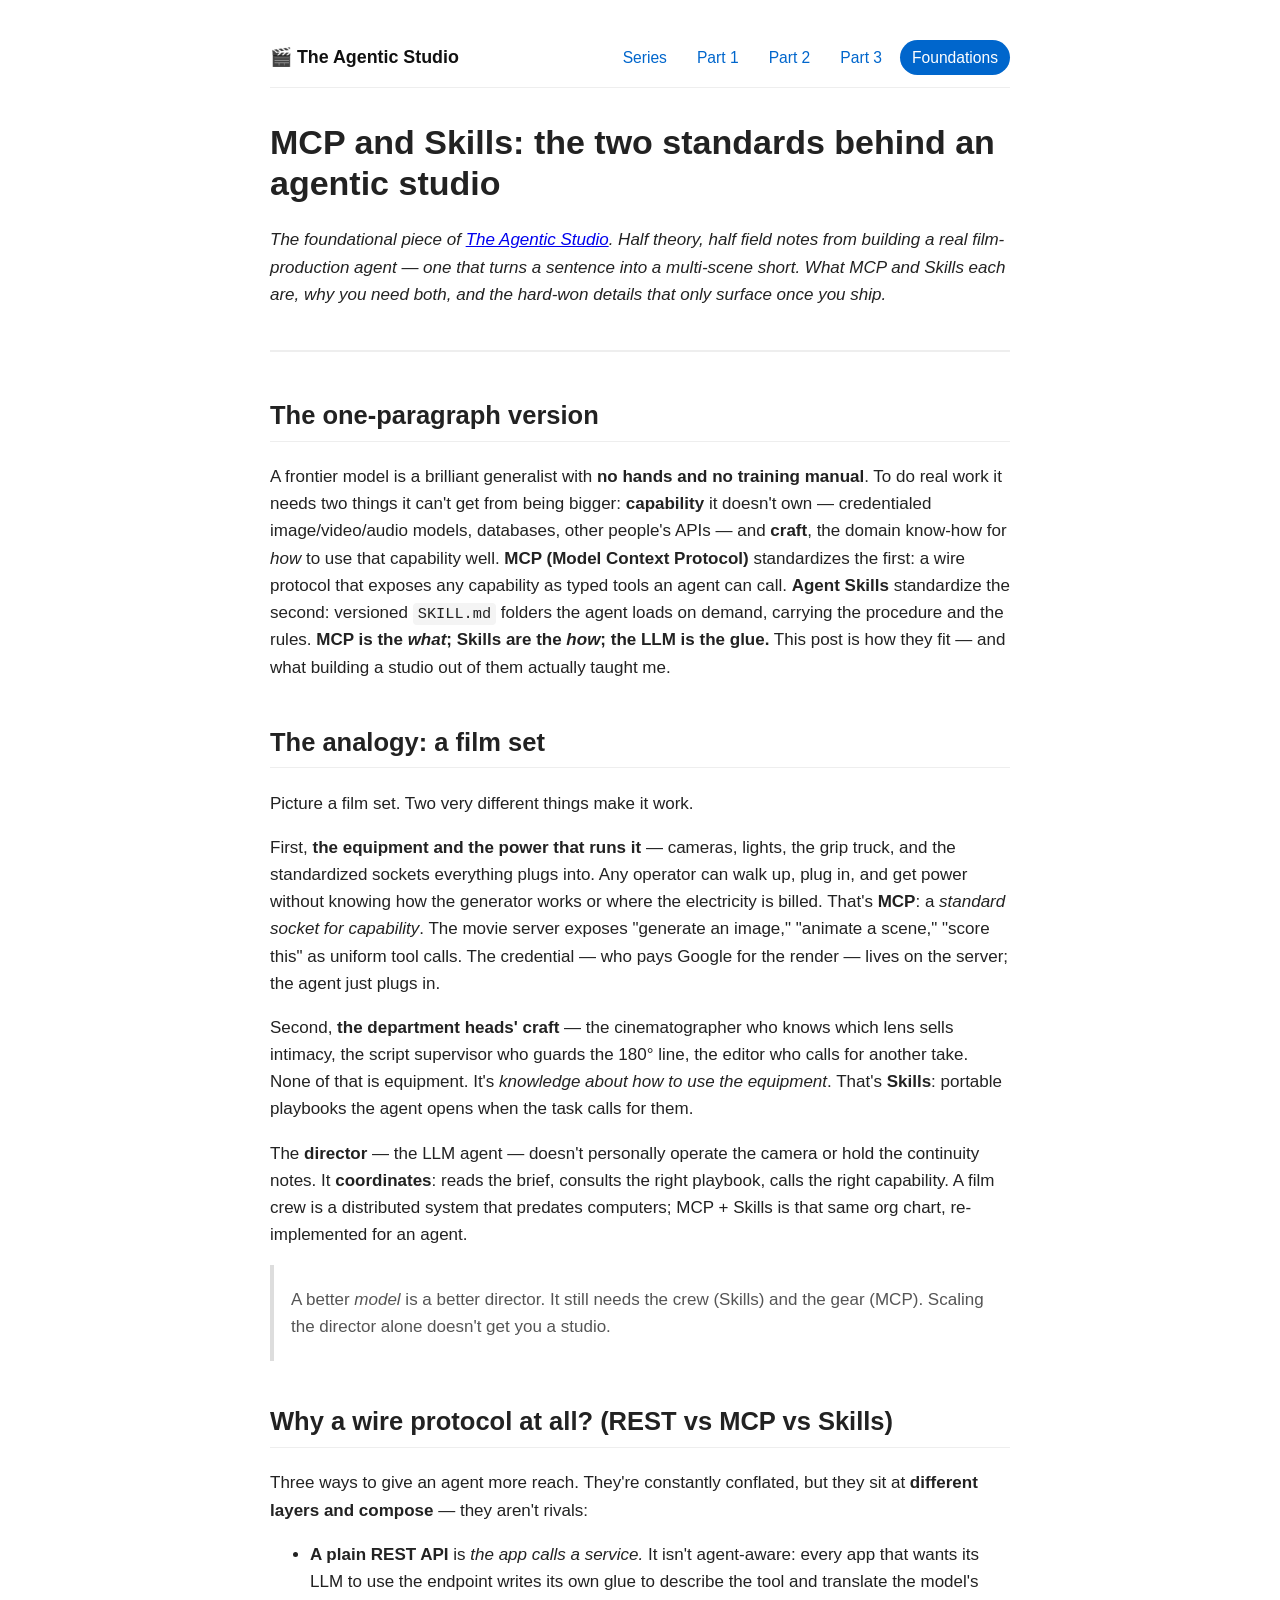
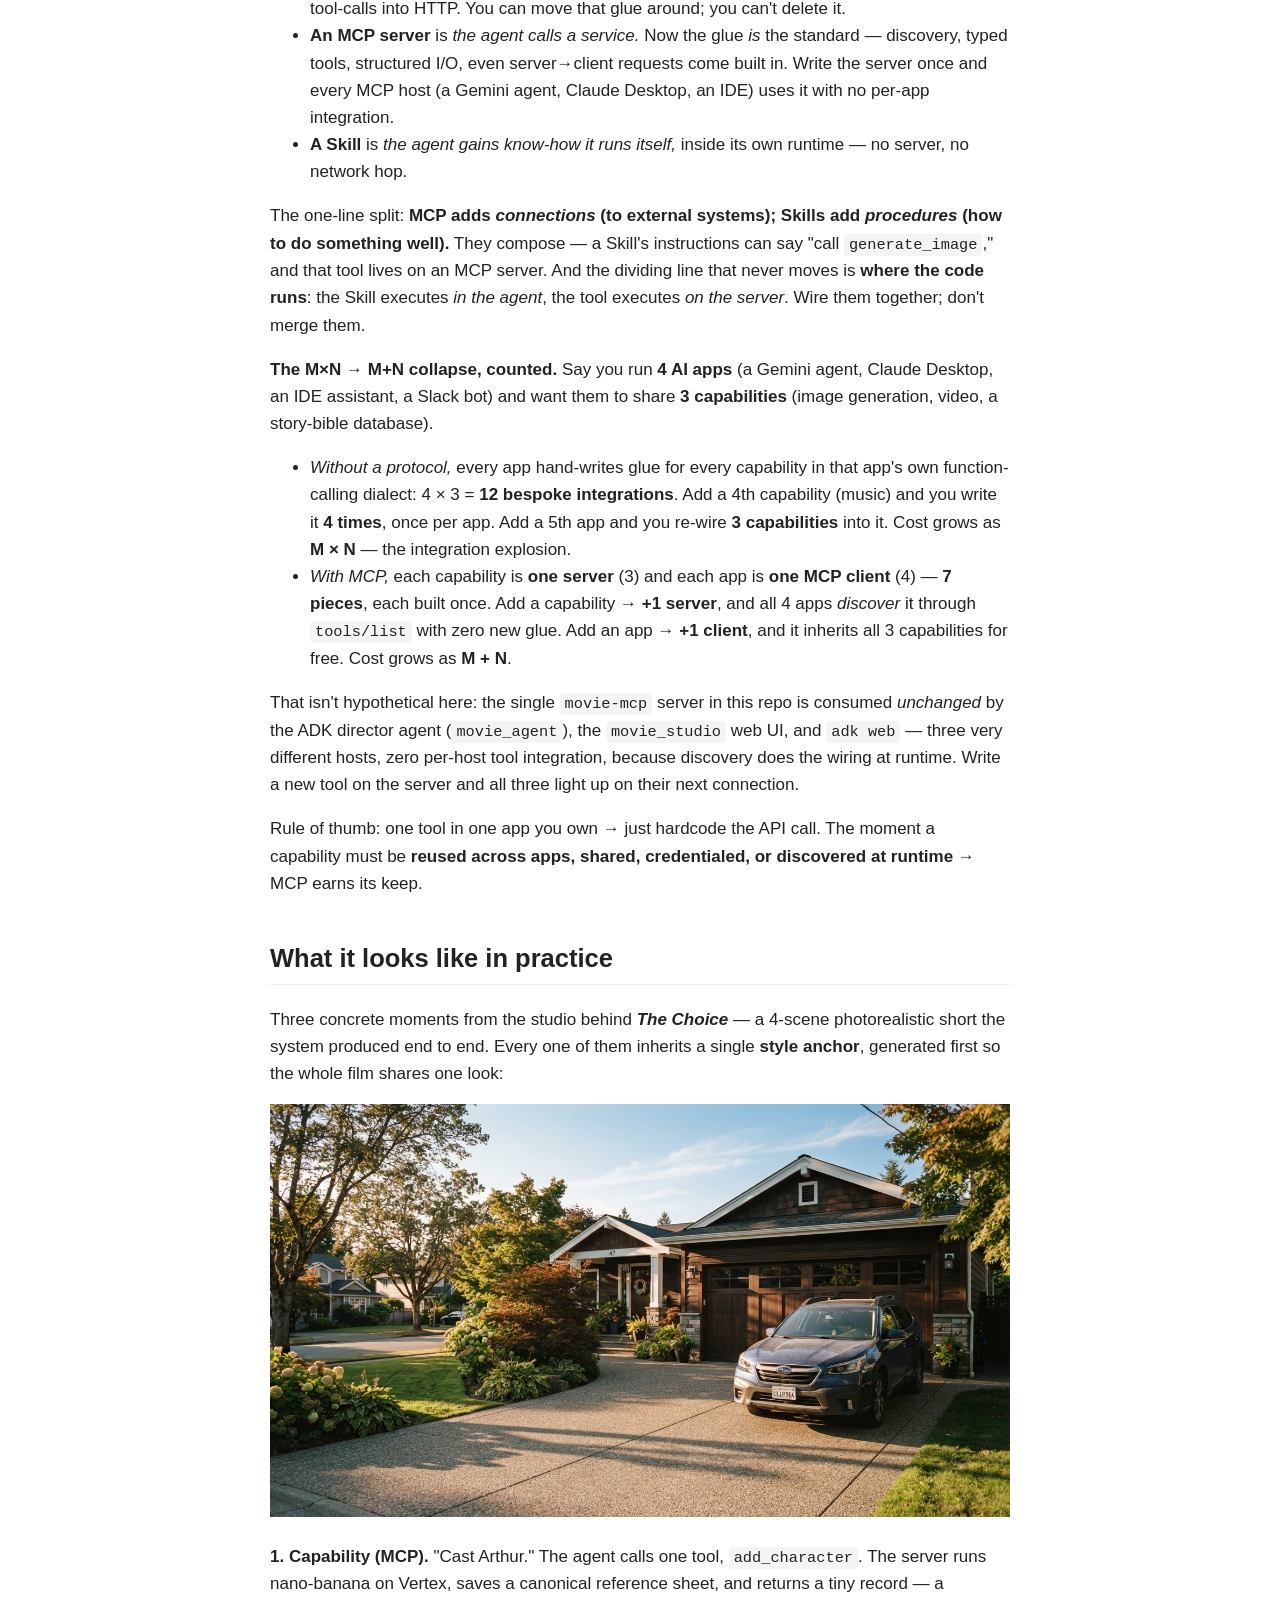
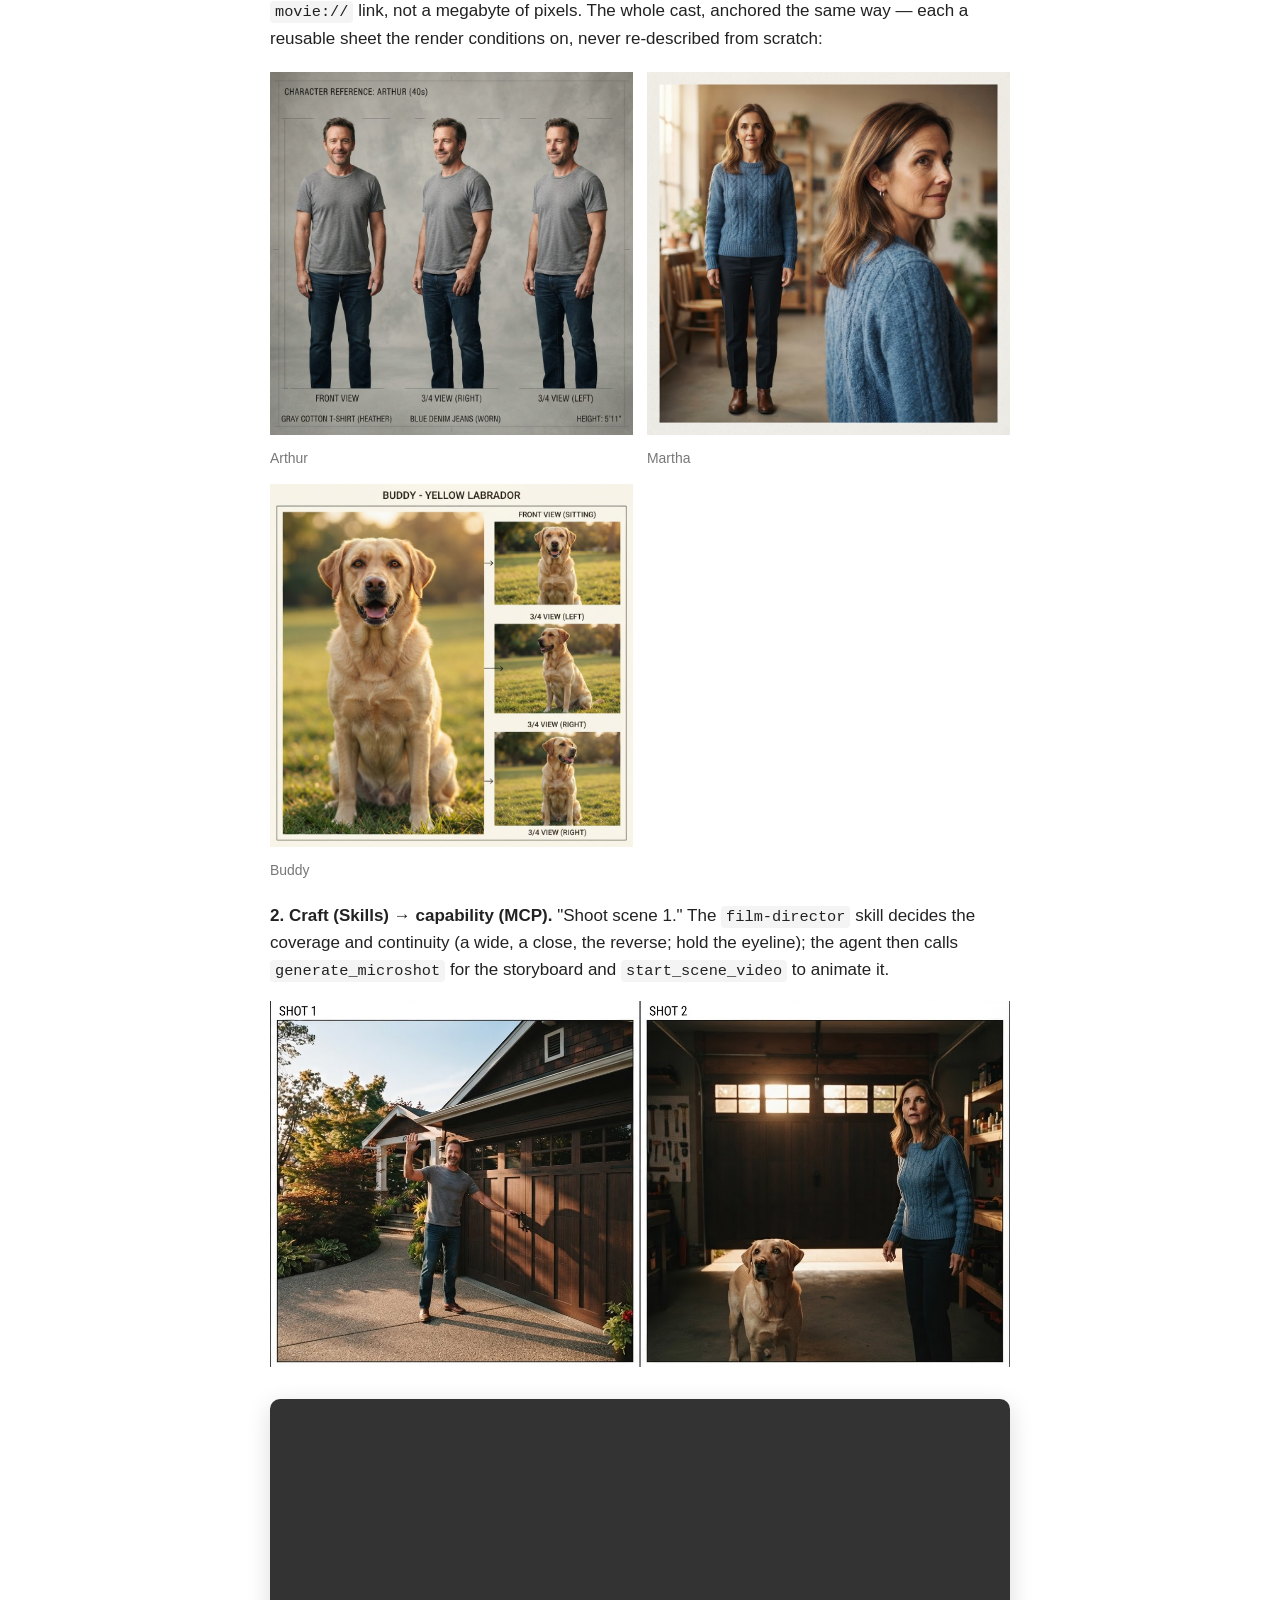
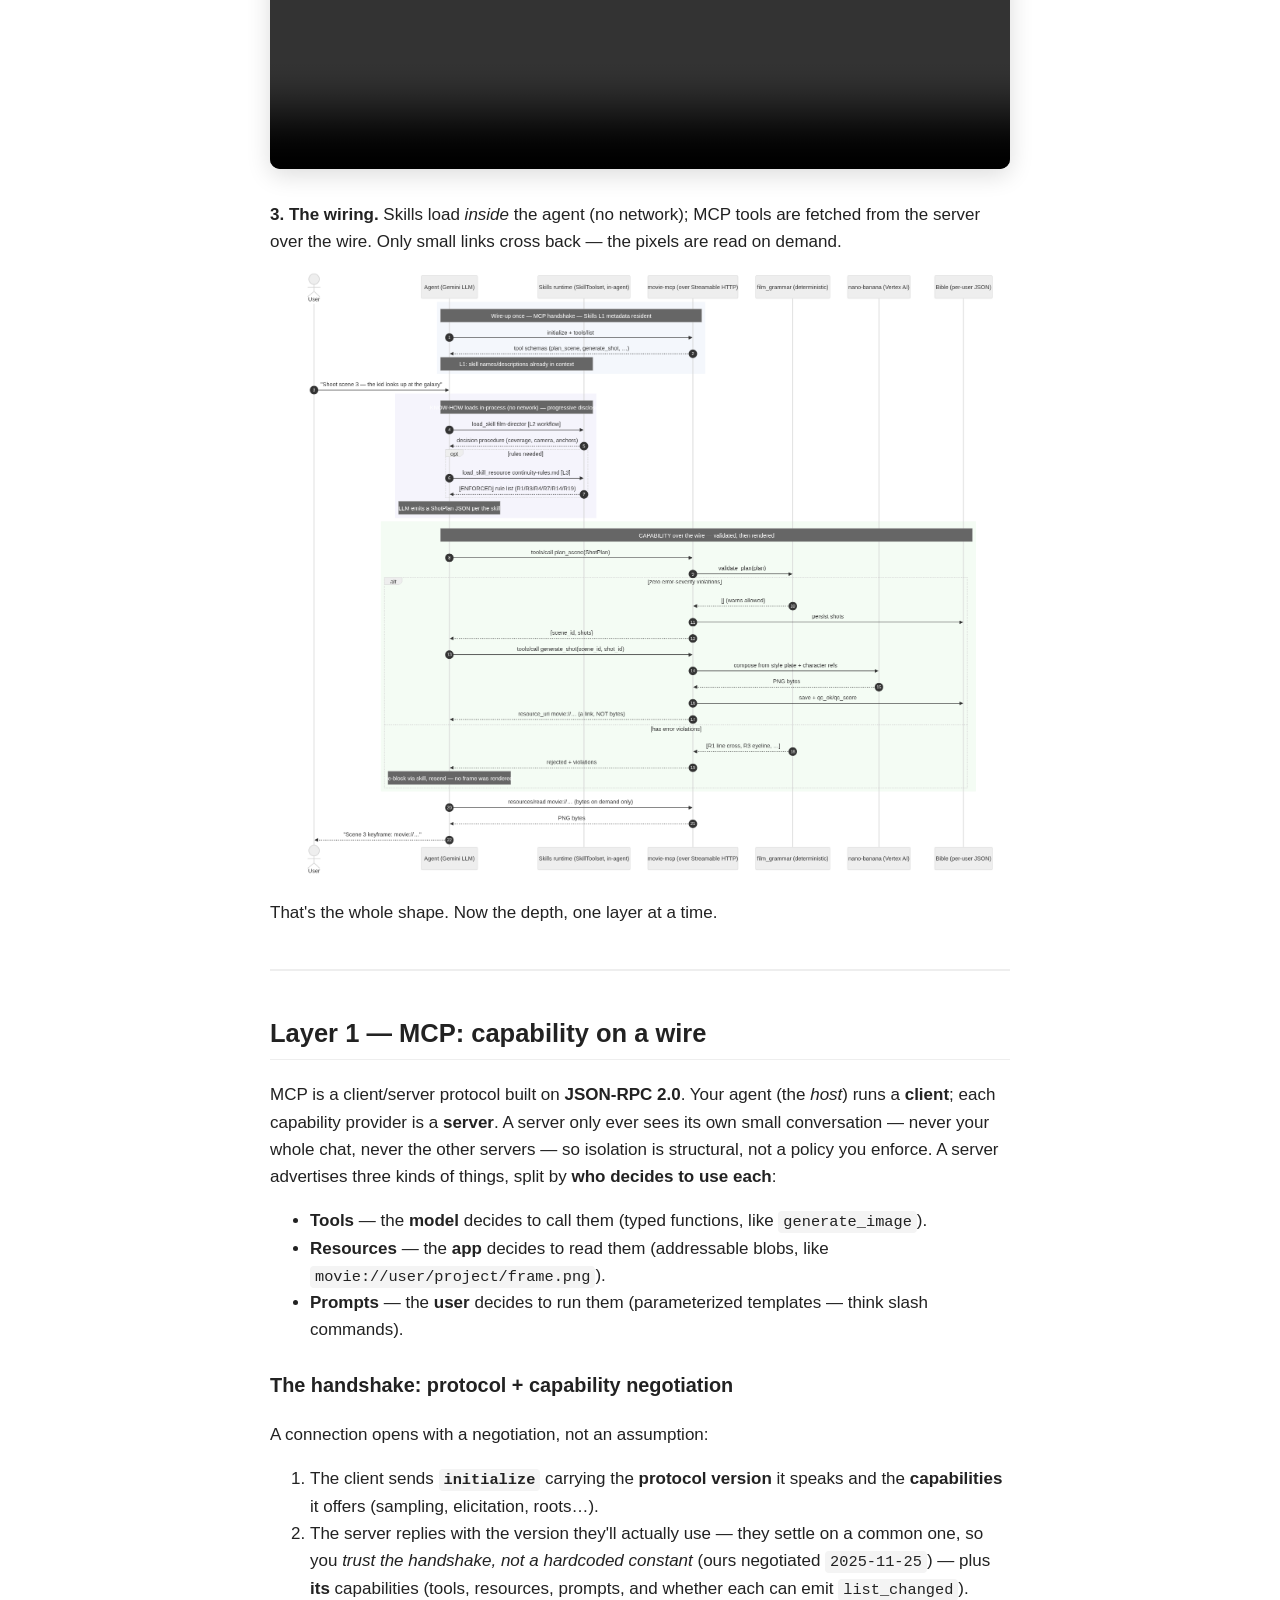
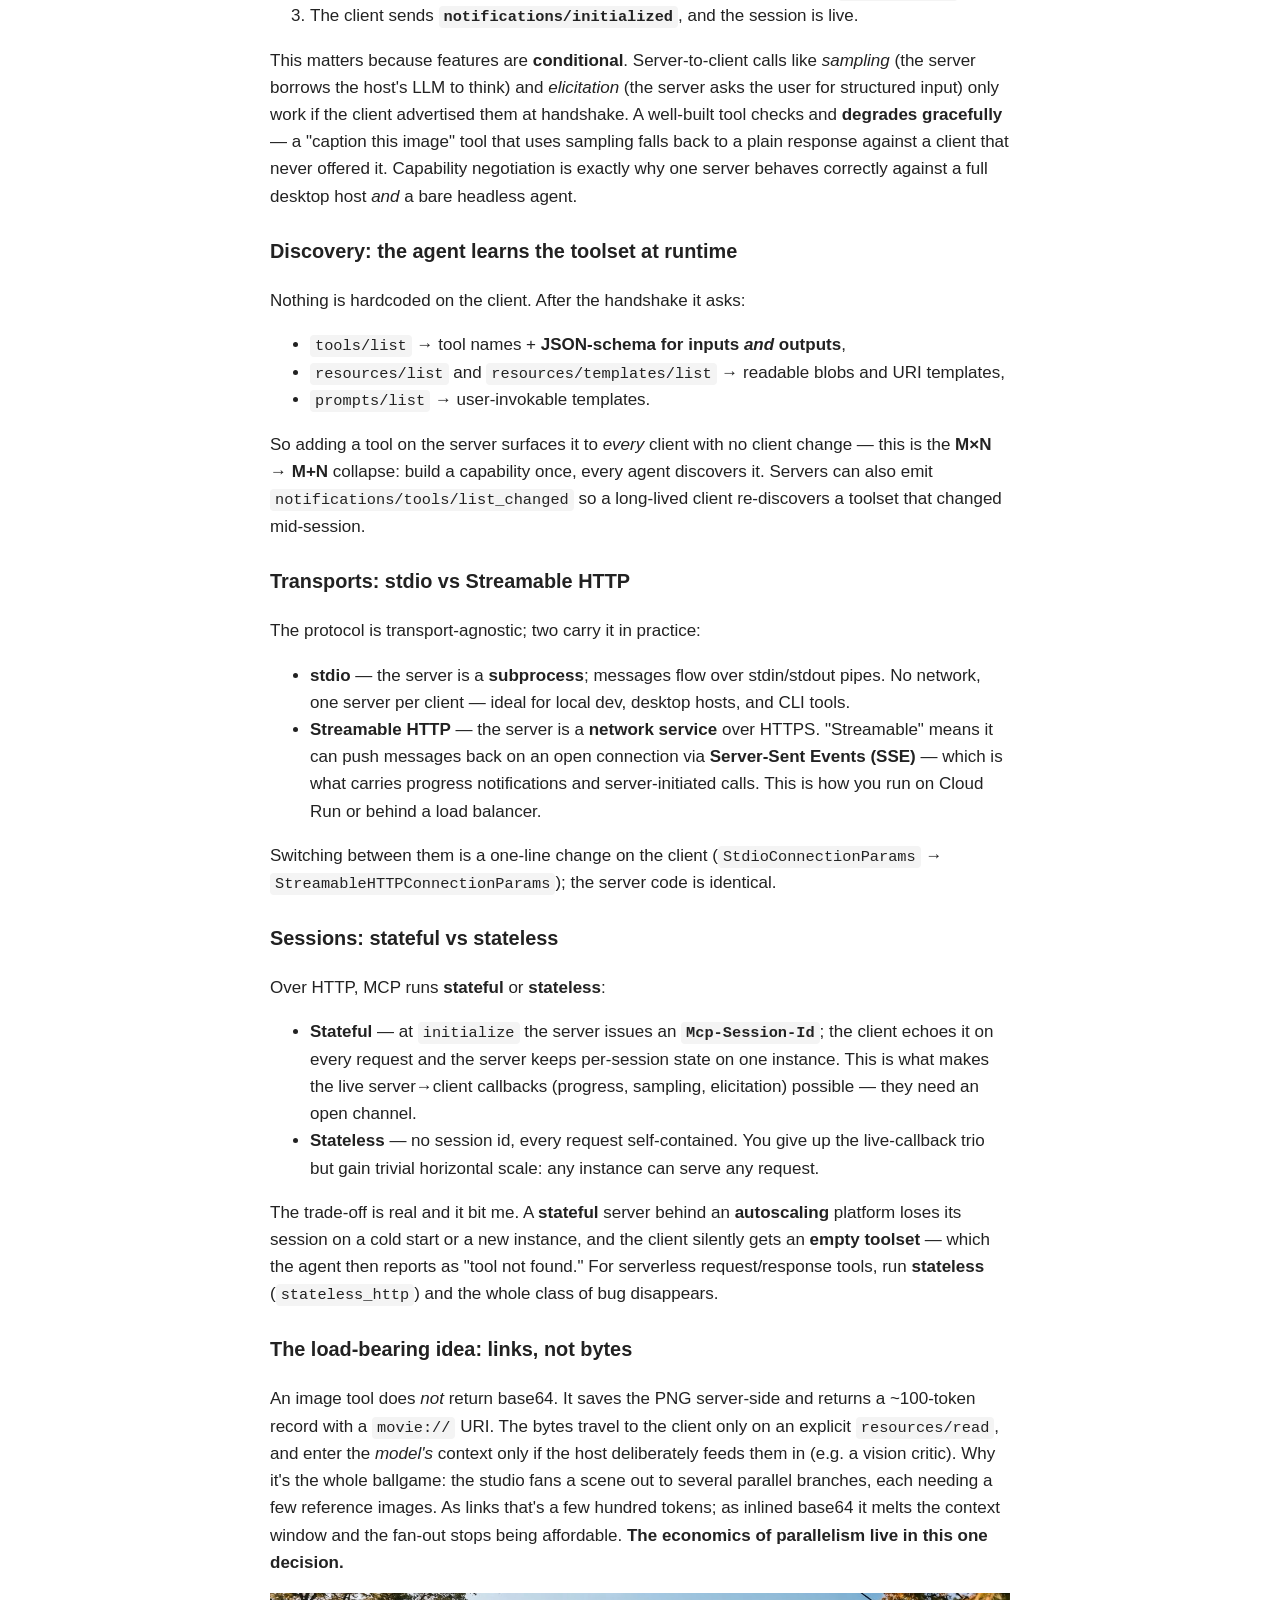
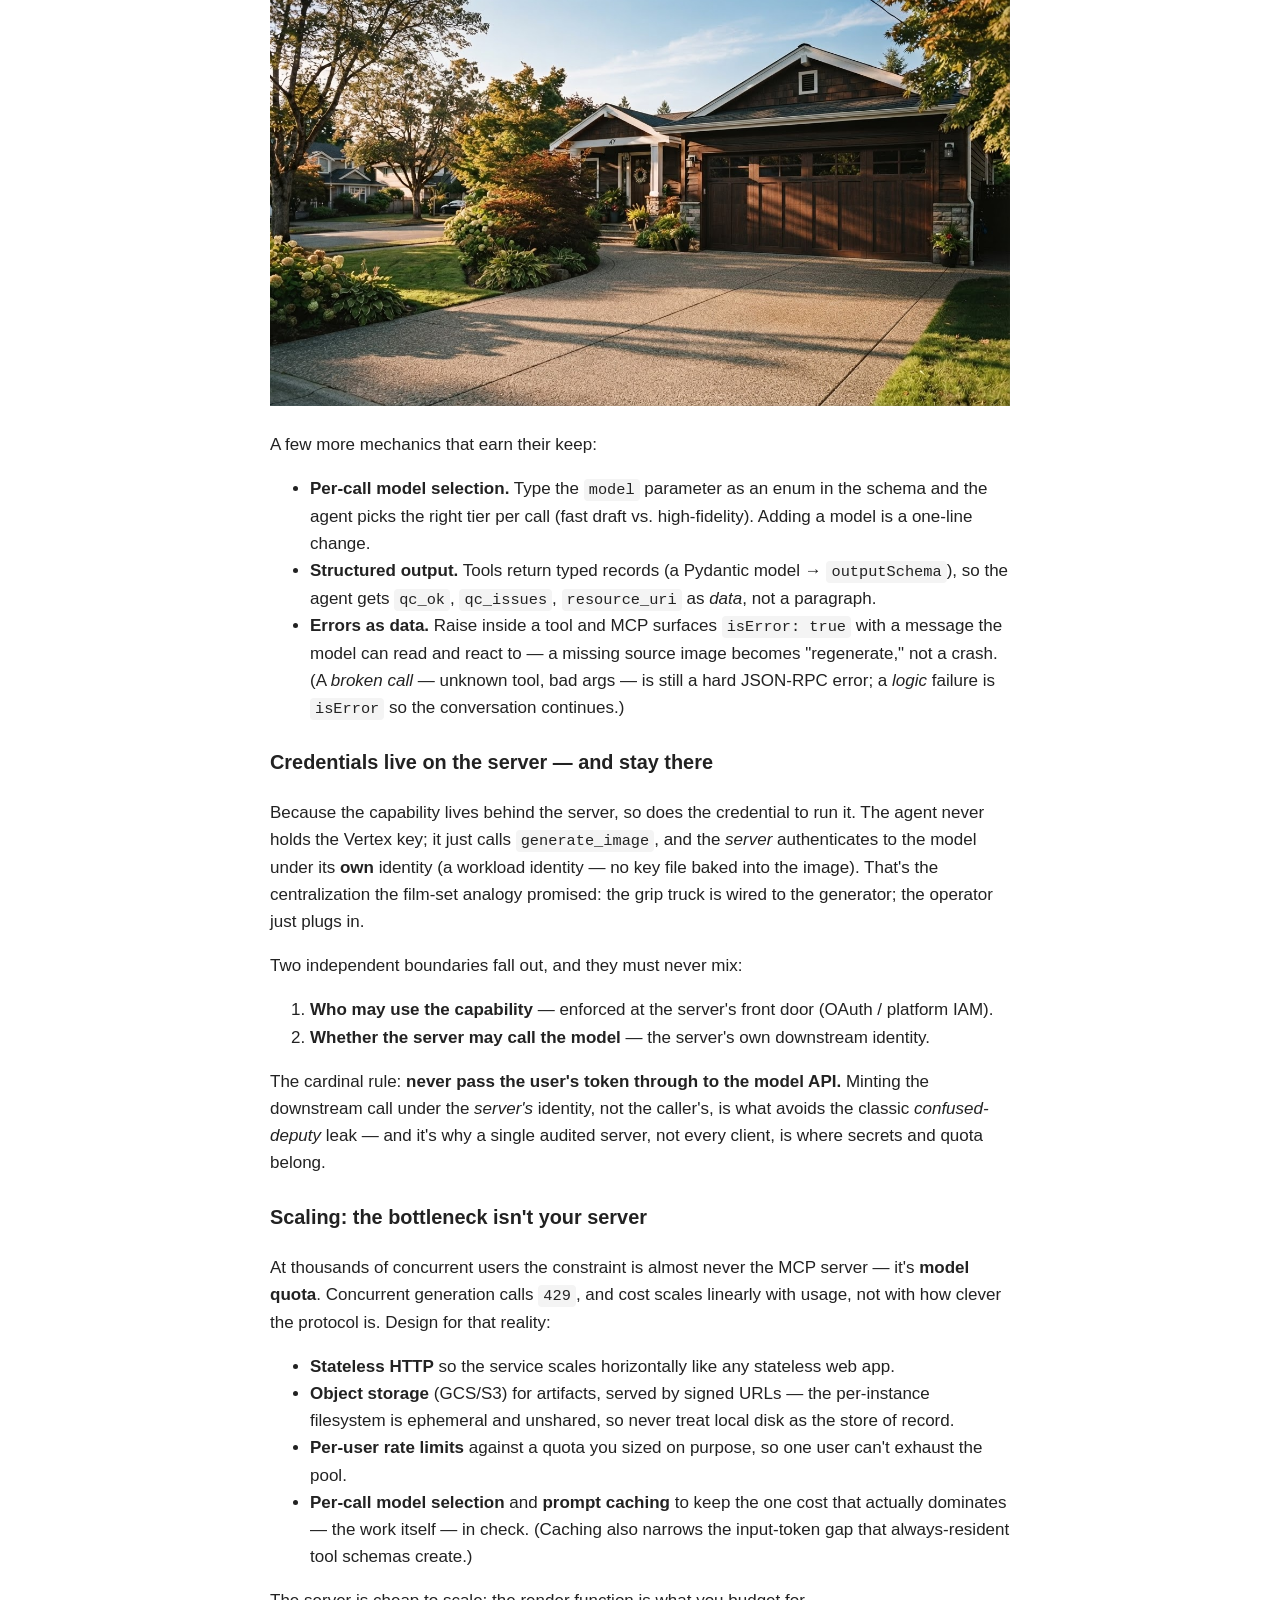
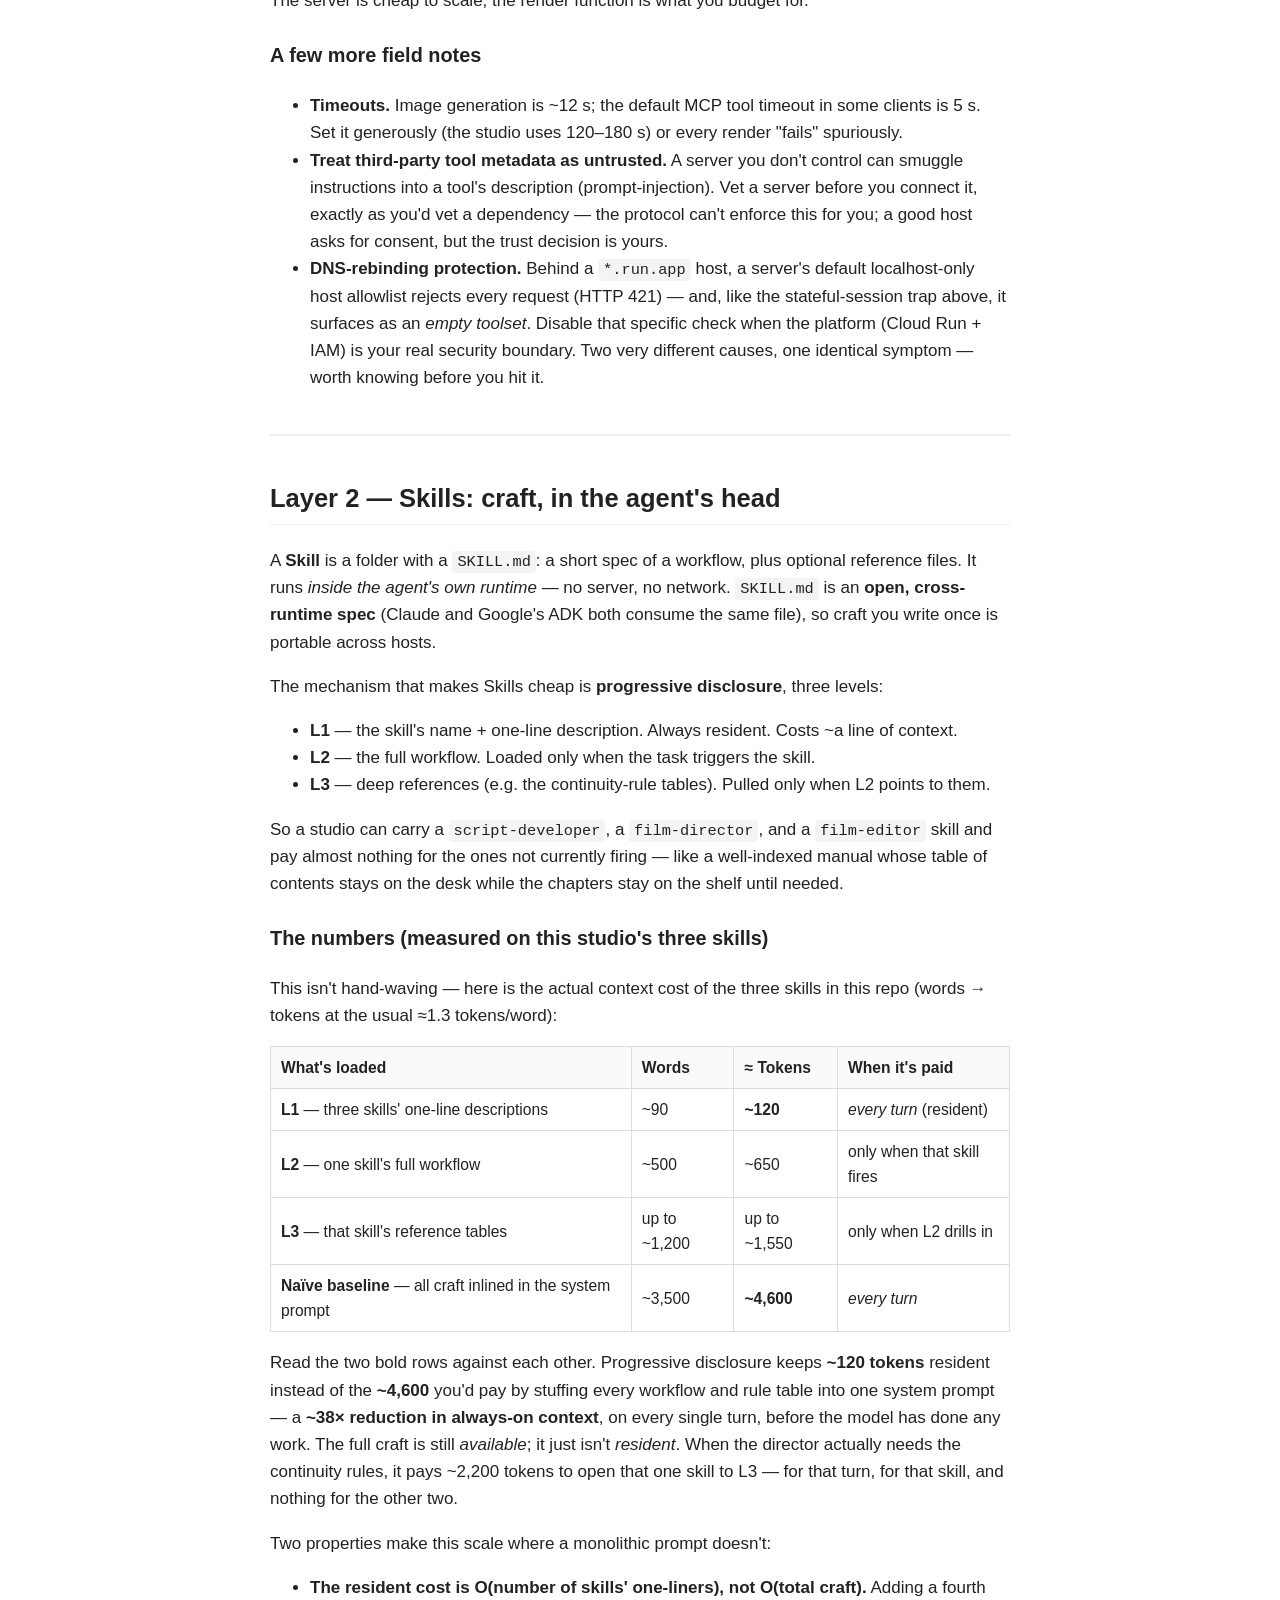
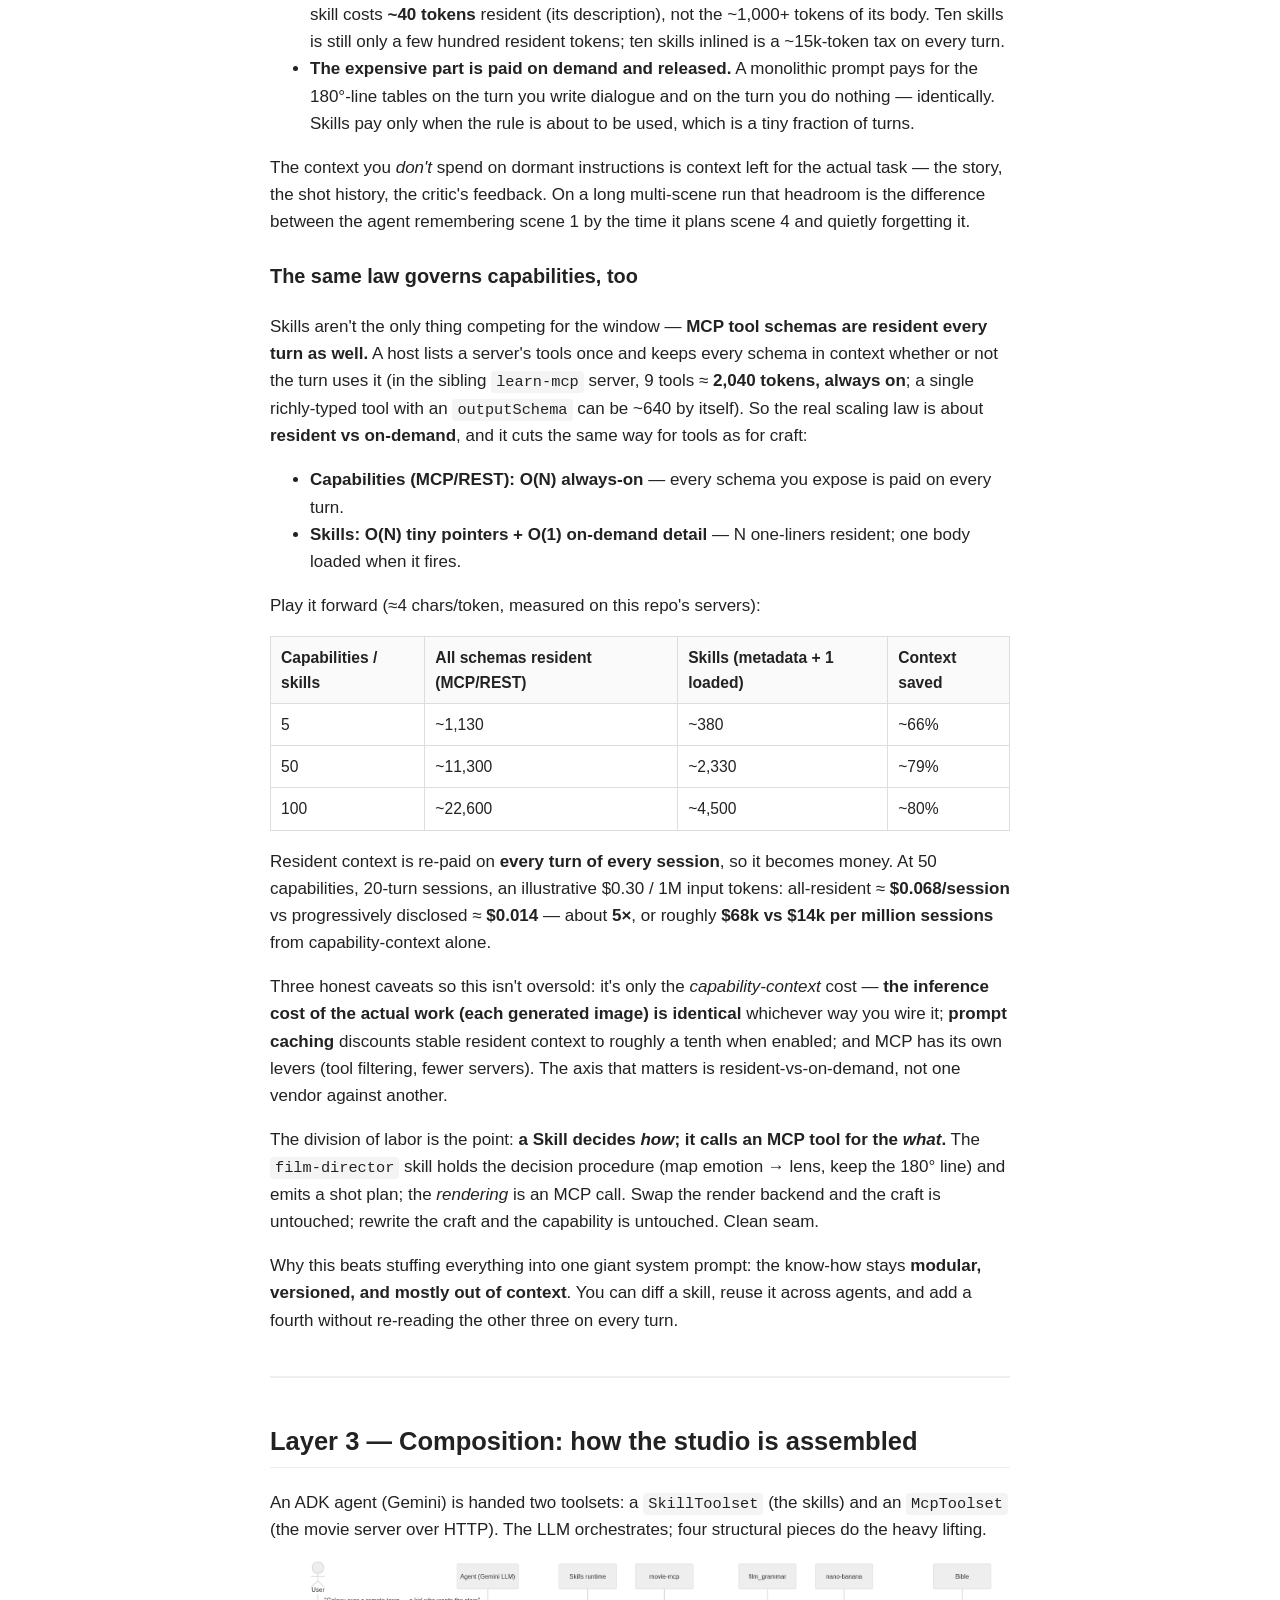
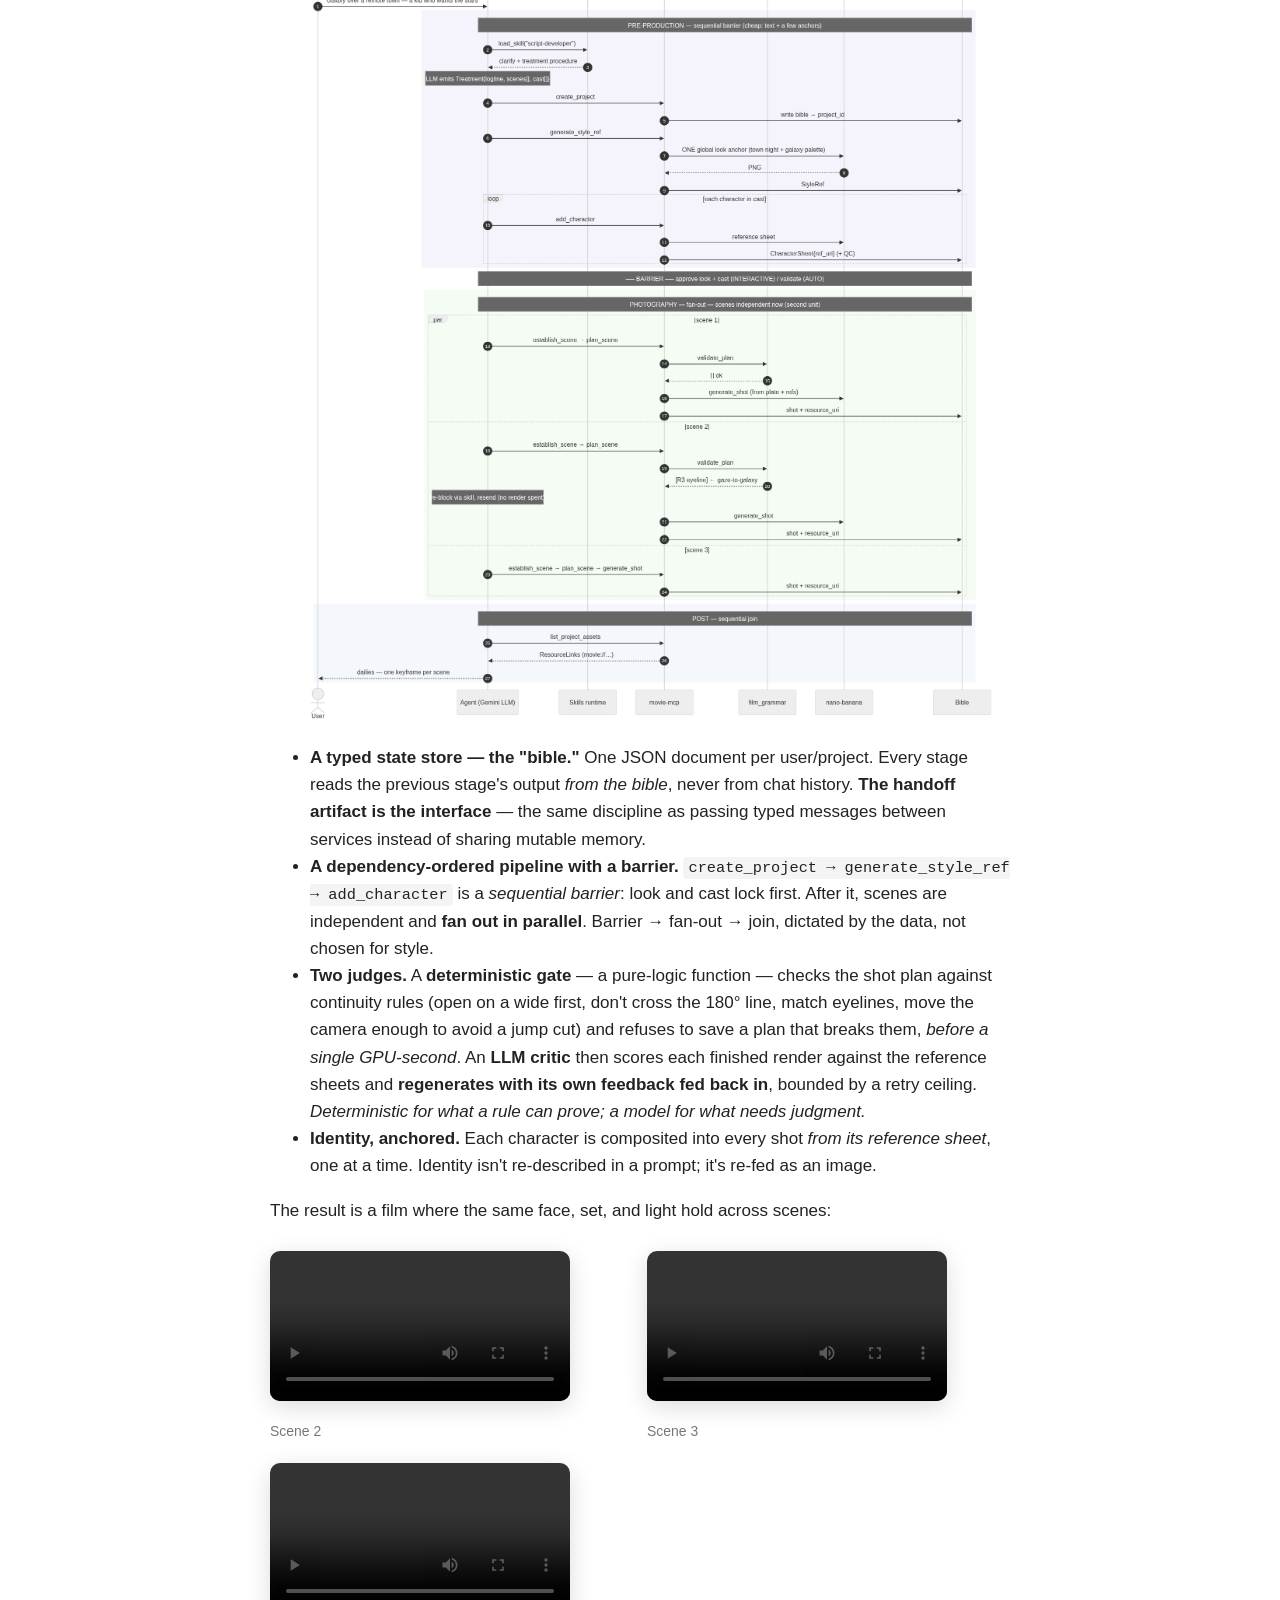
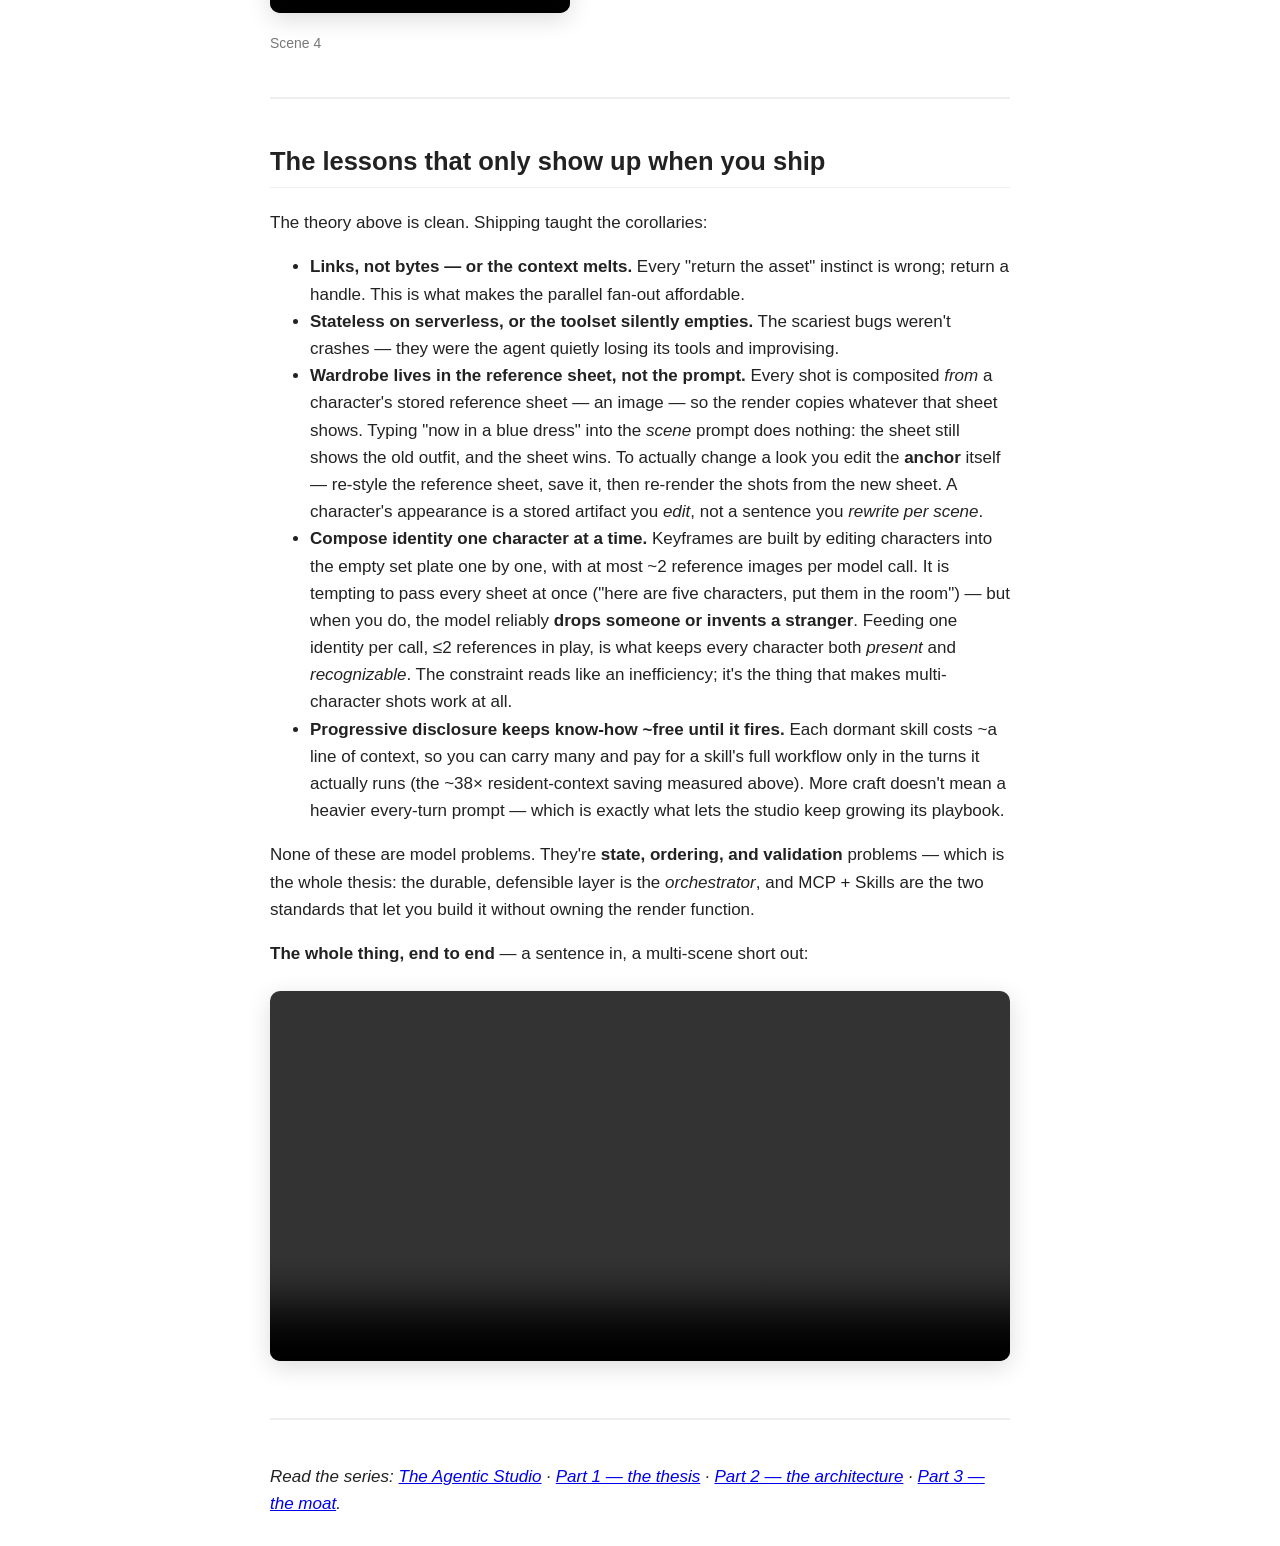
==== commit 92461d2b: "Foundations: add worked M×N -> M+N example (4 apps × 3 capabilities: 12 integrations vs 7 pieces) gr" ====
--- a/docs/index.html
+++ b/docs/index.html
@@ -70,6 +70,23 @@
 do something well).</strong> They compose — a Skill's instructions can say "call <code>generate_image</code>," and that
 tool lives on an MCP server. And the dividing line that never moves is <strong>where the code runs</strong>: the
 Skill executes <em>in the agent</em>, the tool executes <em>on the server</em>. Wire them together; don't merge them.</p>
+<p><strong>The M×N → M+N collapse, counted.</strong> Say you run <strong>4 AI apps</strong> (a Gemini agent, Claude Desktop, an
+IDE assistant, a Slack bot) and want them to share <strong>3 capabilities</strong> (image generation, video, a
+story-bible database).</p>
+<ul>
+<li><em>Without a protocol,</em> every app hand-writes glue for every capability in that app's own
+  function-calling dialect: 4 × 3 = <strong>12 bespoke integrations</strong>. Add a 4th capability (music) and you
+  write it <strong>4 times</strong>, once per app. Add a 5th app and you re-wire <strong>3 capabilities</strong> into it. Cost
+  grows as <strong>M × N</strong> — the integration explosion.</li>
+<li><em>With MCP,</em> each capability is <strong>one server</strong> (3) and each app is <strong>one MCP client</strong> (4) — <strong>7
+  pieces</strong>, each built once. Add a capability → <strong>+1 server</strong>, and all 4 apps <em>discover</em> it through
+  <code>tools/list</code> with zero new glue. Add an app → <strong>+1 client</strong>, and it inherits all 3 capabilities for
+  free. Cost grows as <strong>M + N</strong>.</li>
+</ul>
+<p>That isn't hypothetical here: the single <code>movie-mcp</code> server in this repo is consumed <em>unchanged</em> by
+the ADK director agent (<code>movie_agent</code>), the <code>movie_studio</code> web UI, and <code>adk web</code> — three very
+different hosts, zero per-host tool integration, because discovery does the wiring at runtime. Write a
+new tool on the server and all three light up on their next connection.</p>
 <p>Rule of thumb: one tool in one app you own → just hardcode the API call. The moment a capability must
 be <strong>reused across apps, shared, credentialed, or discovered at runtime</strong> → MCP earns its keep.</p>
 <h2>What it looks like in practice</h2>
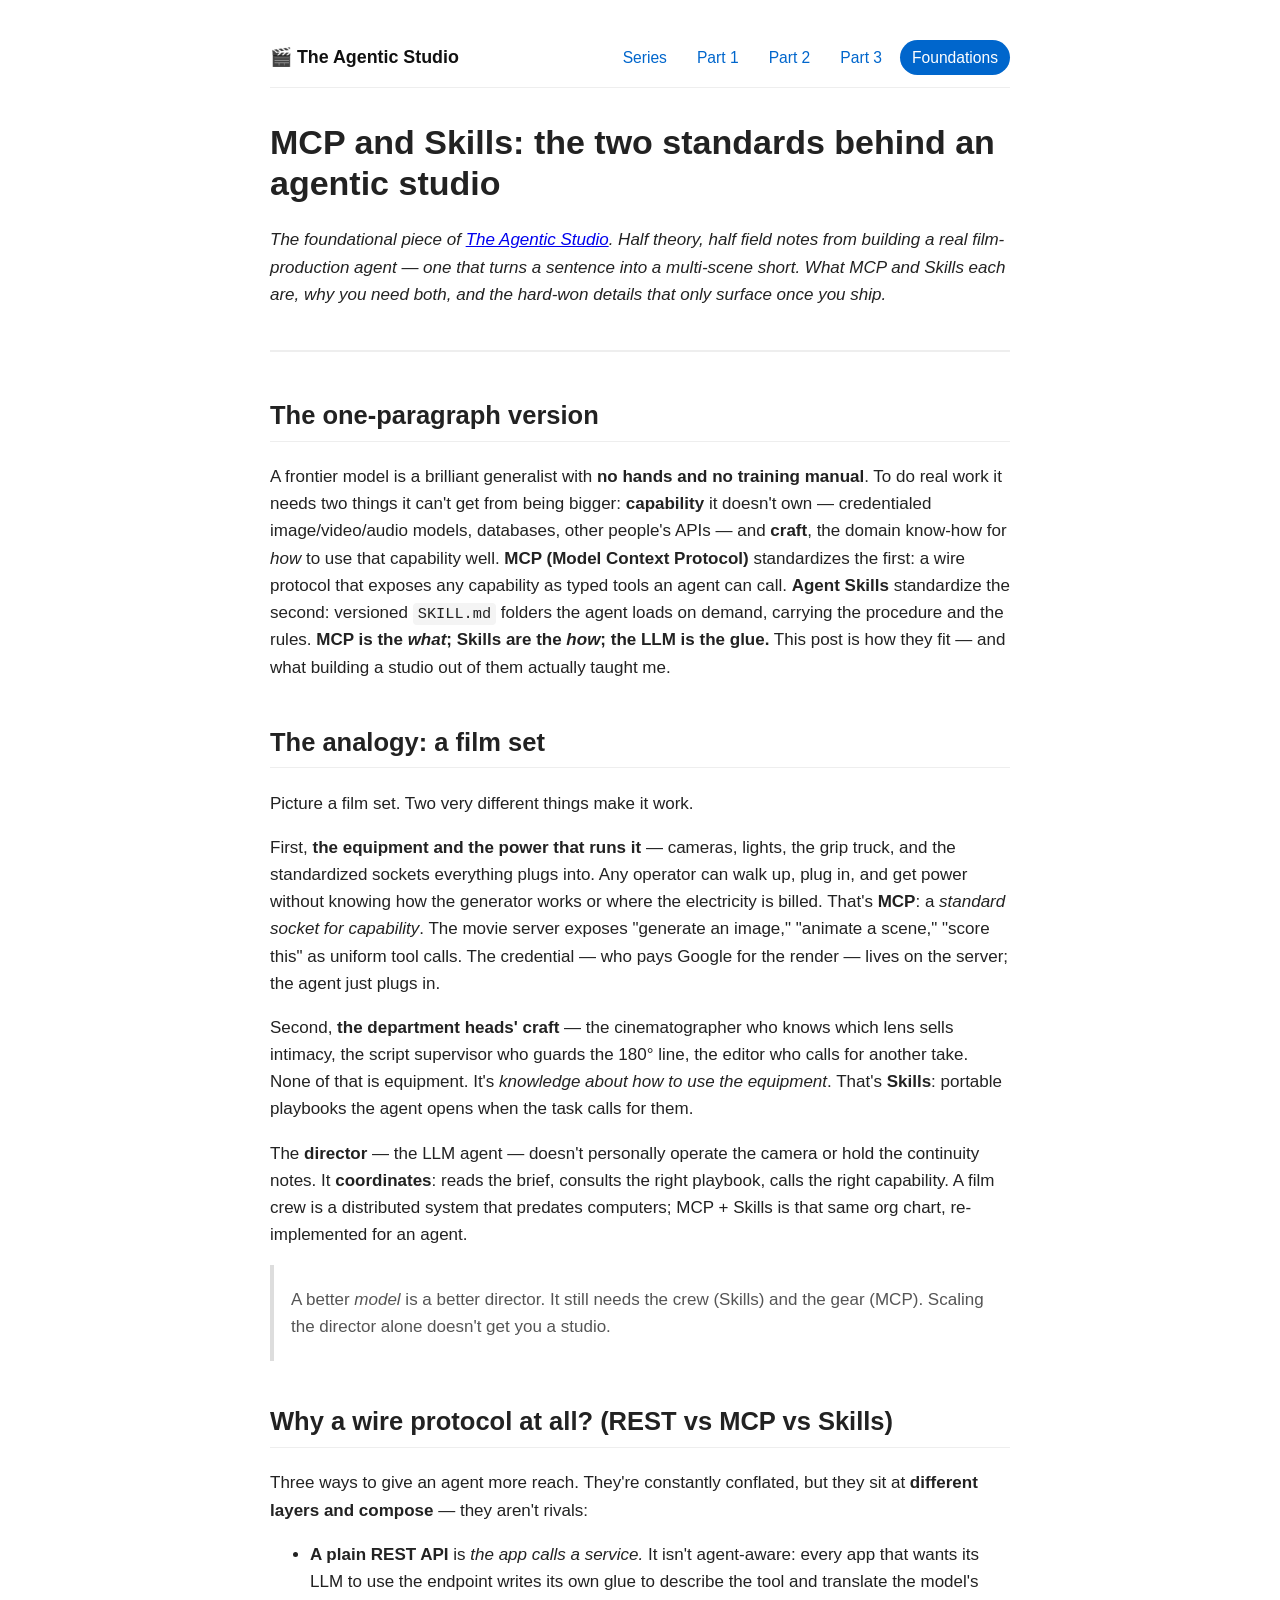
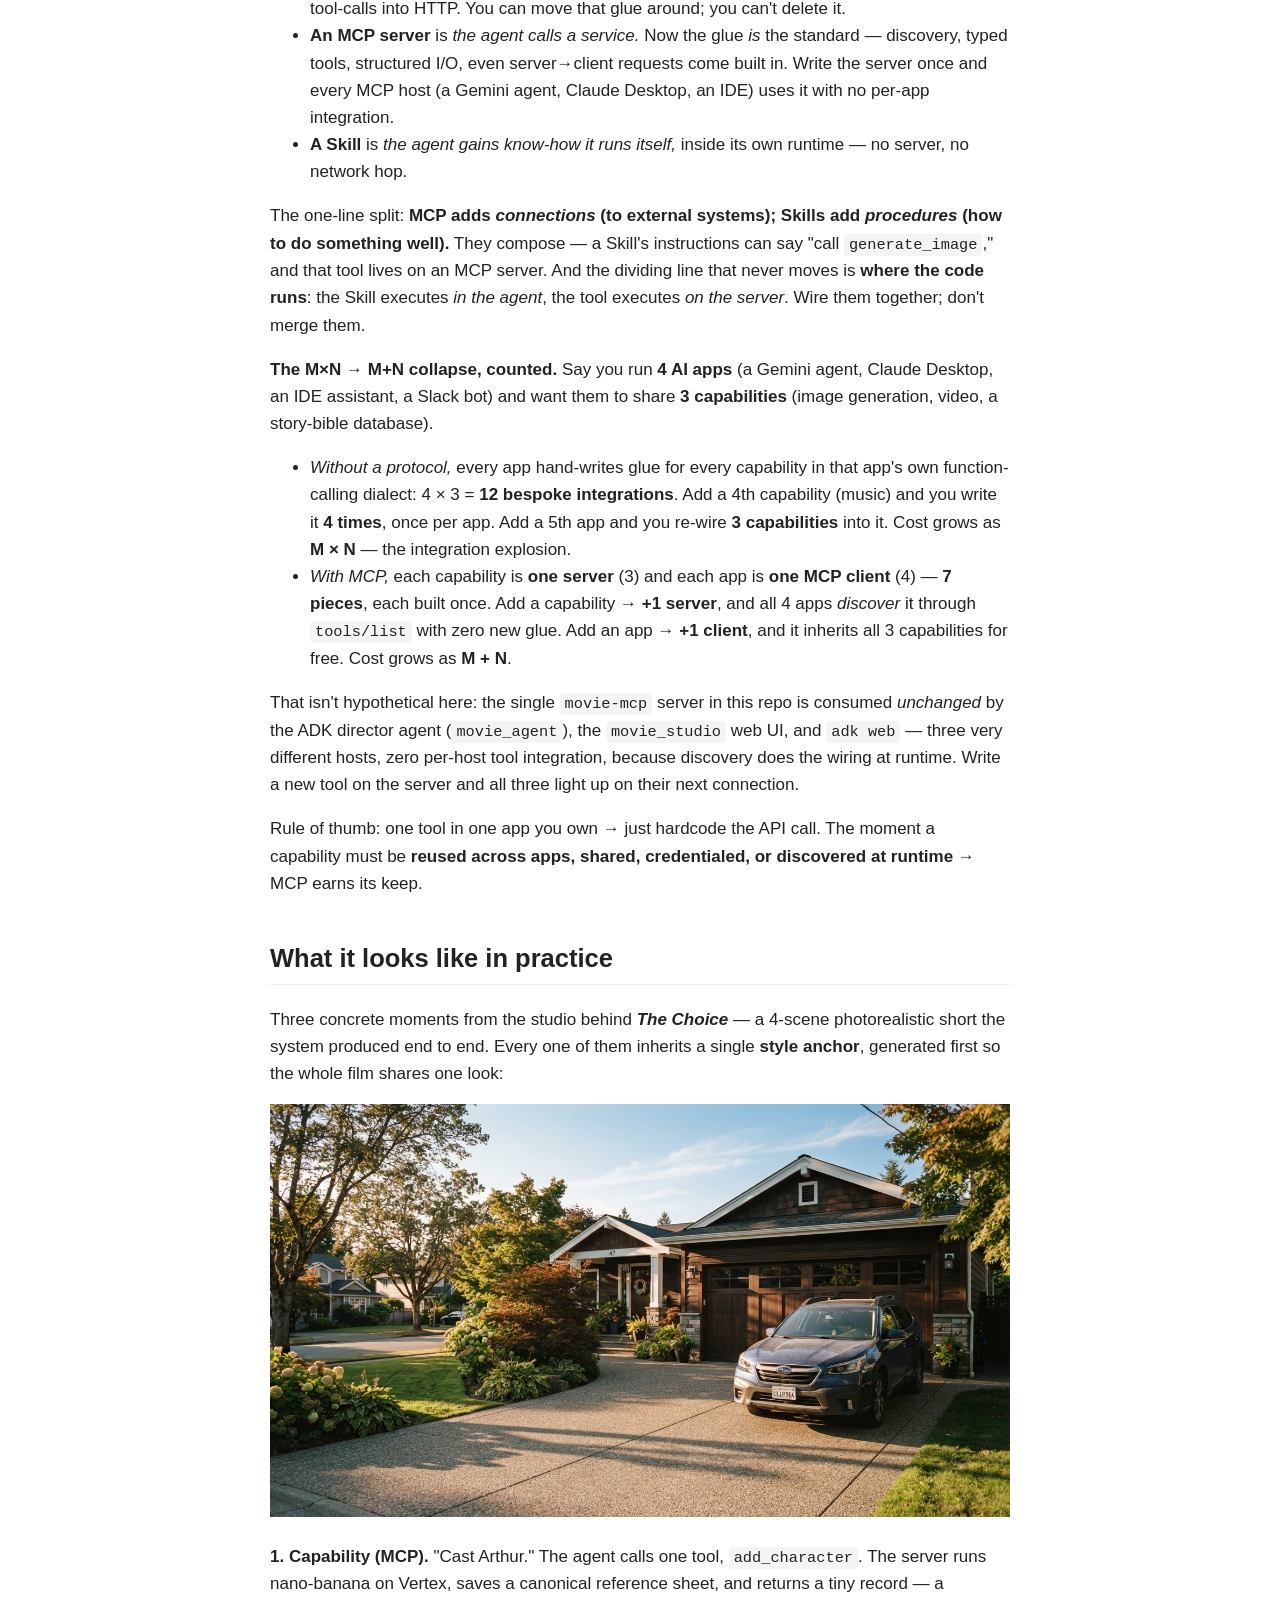
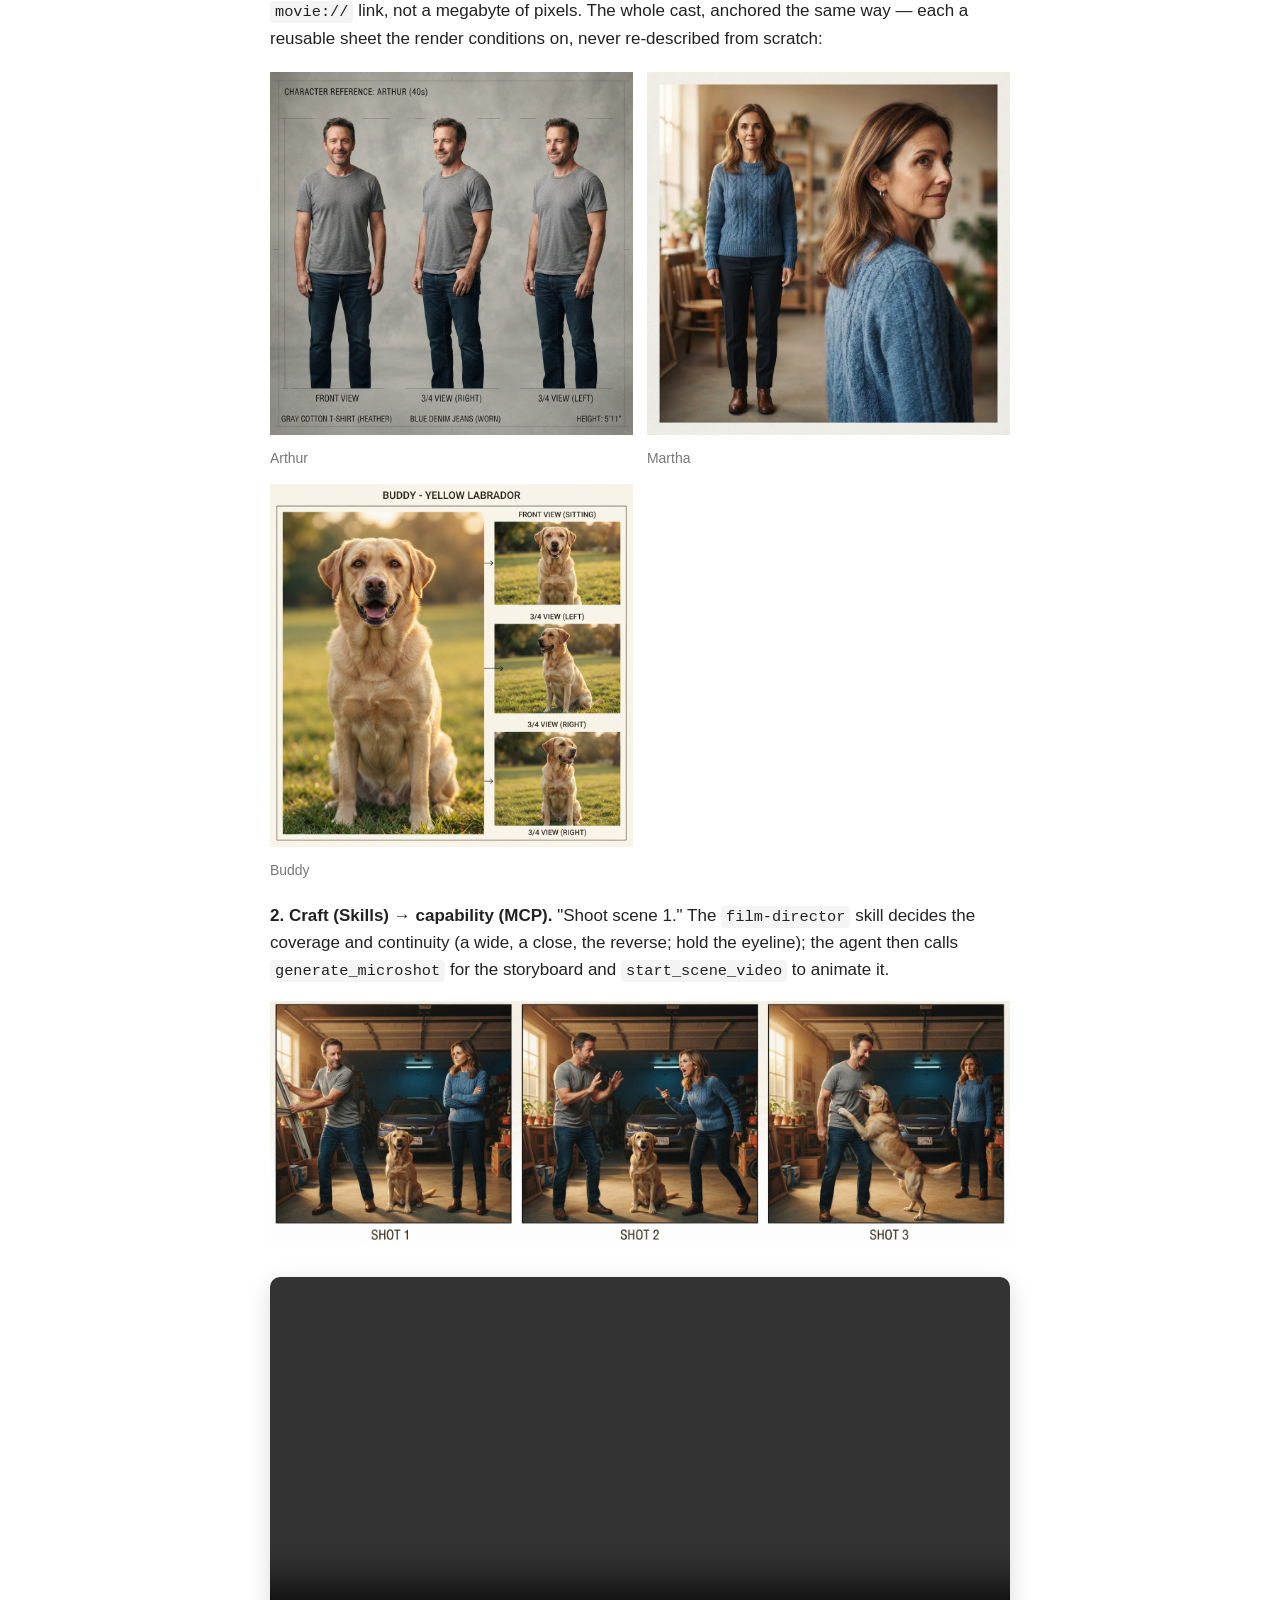
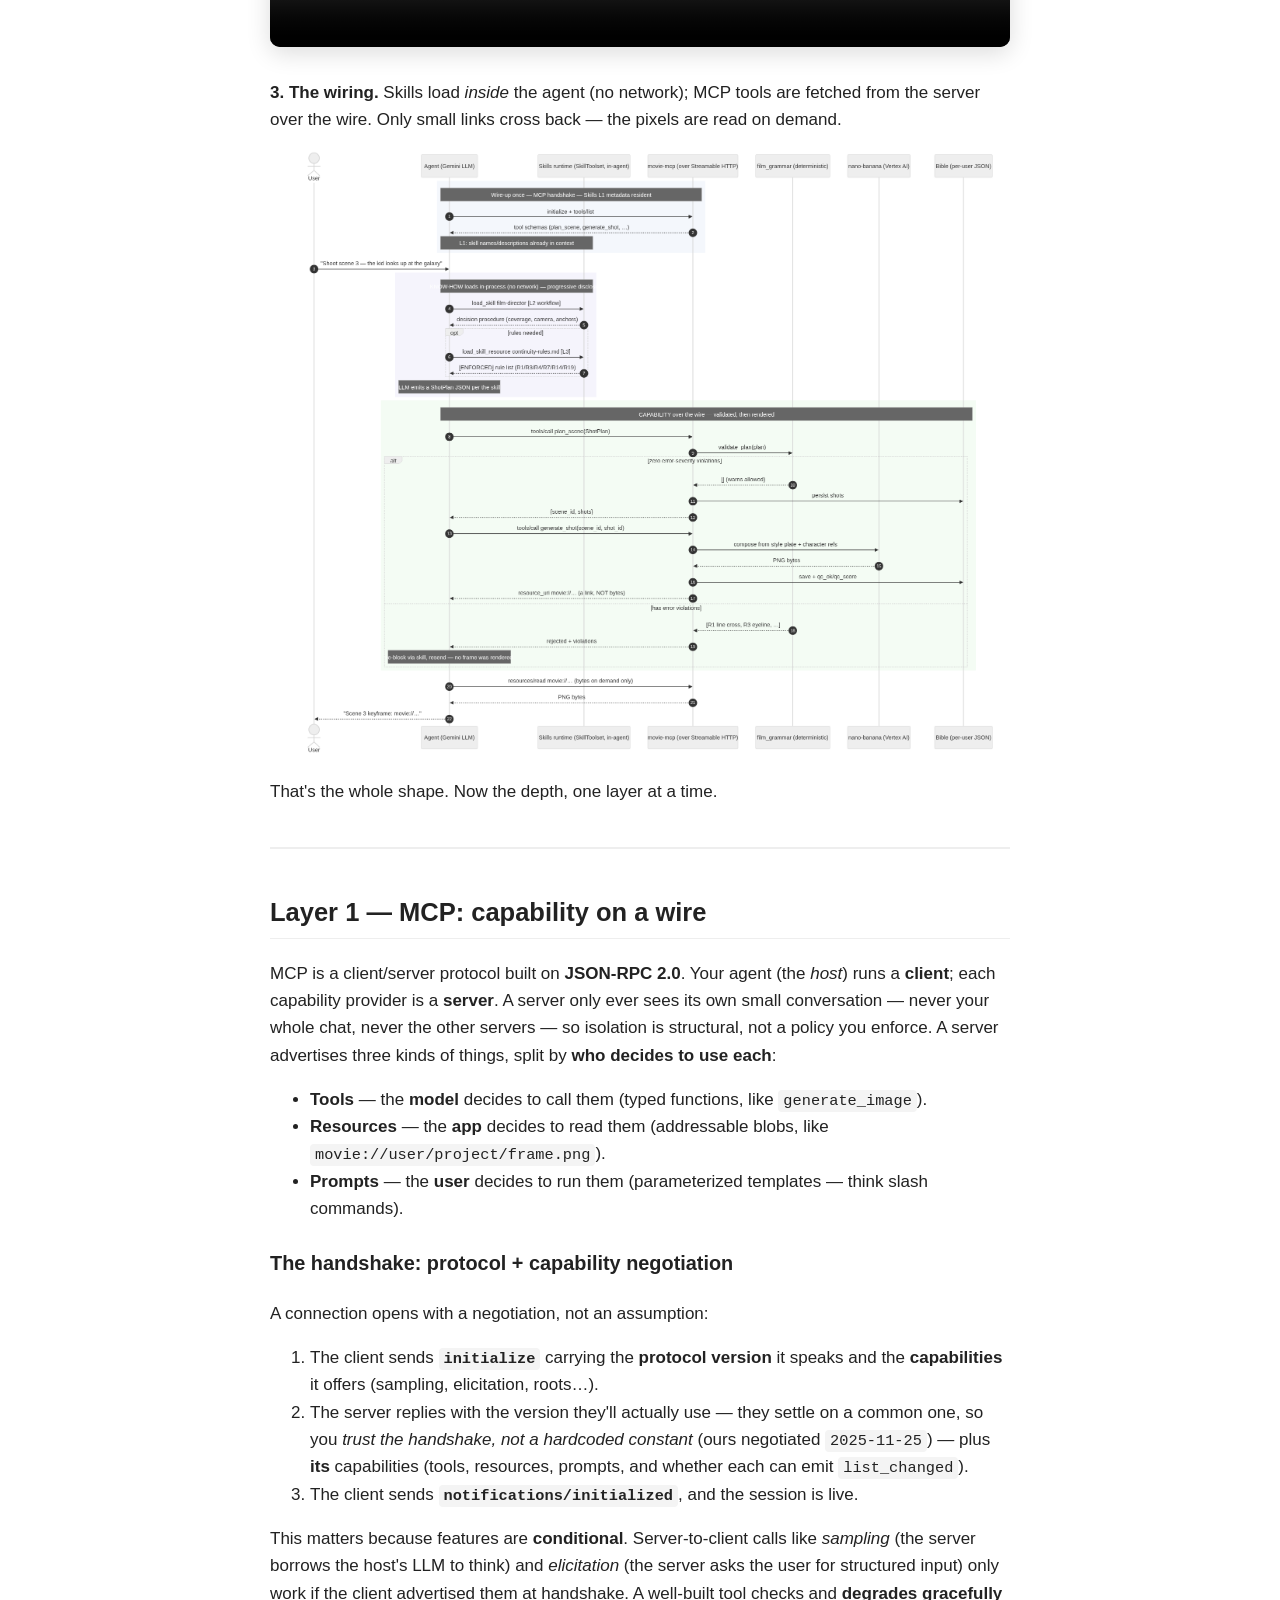
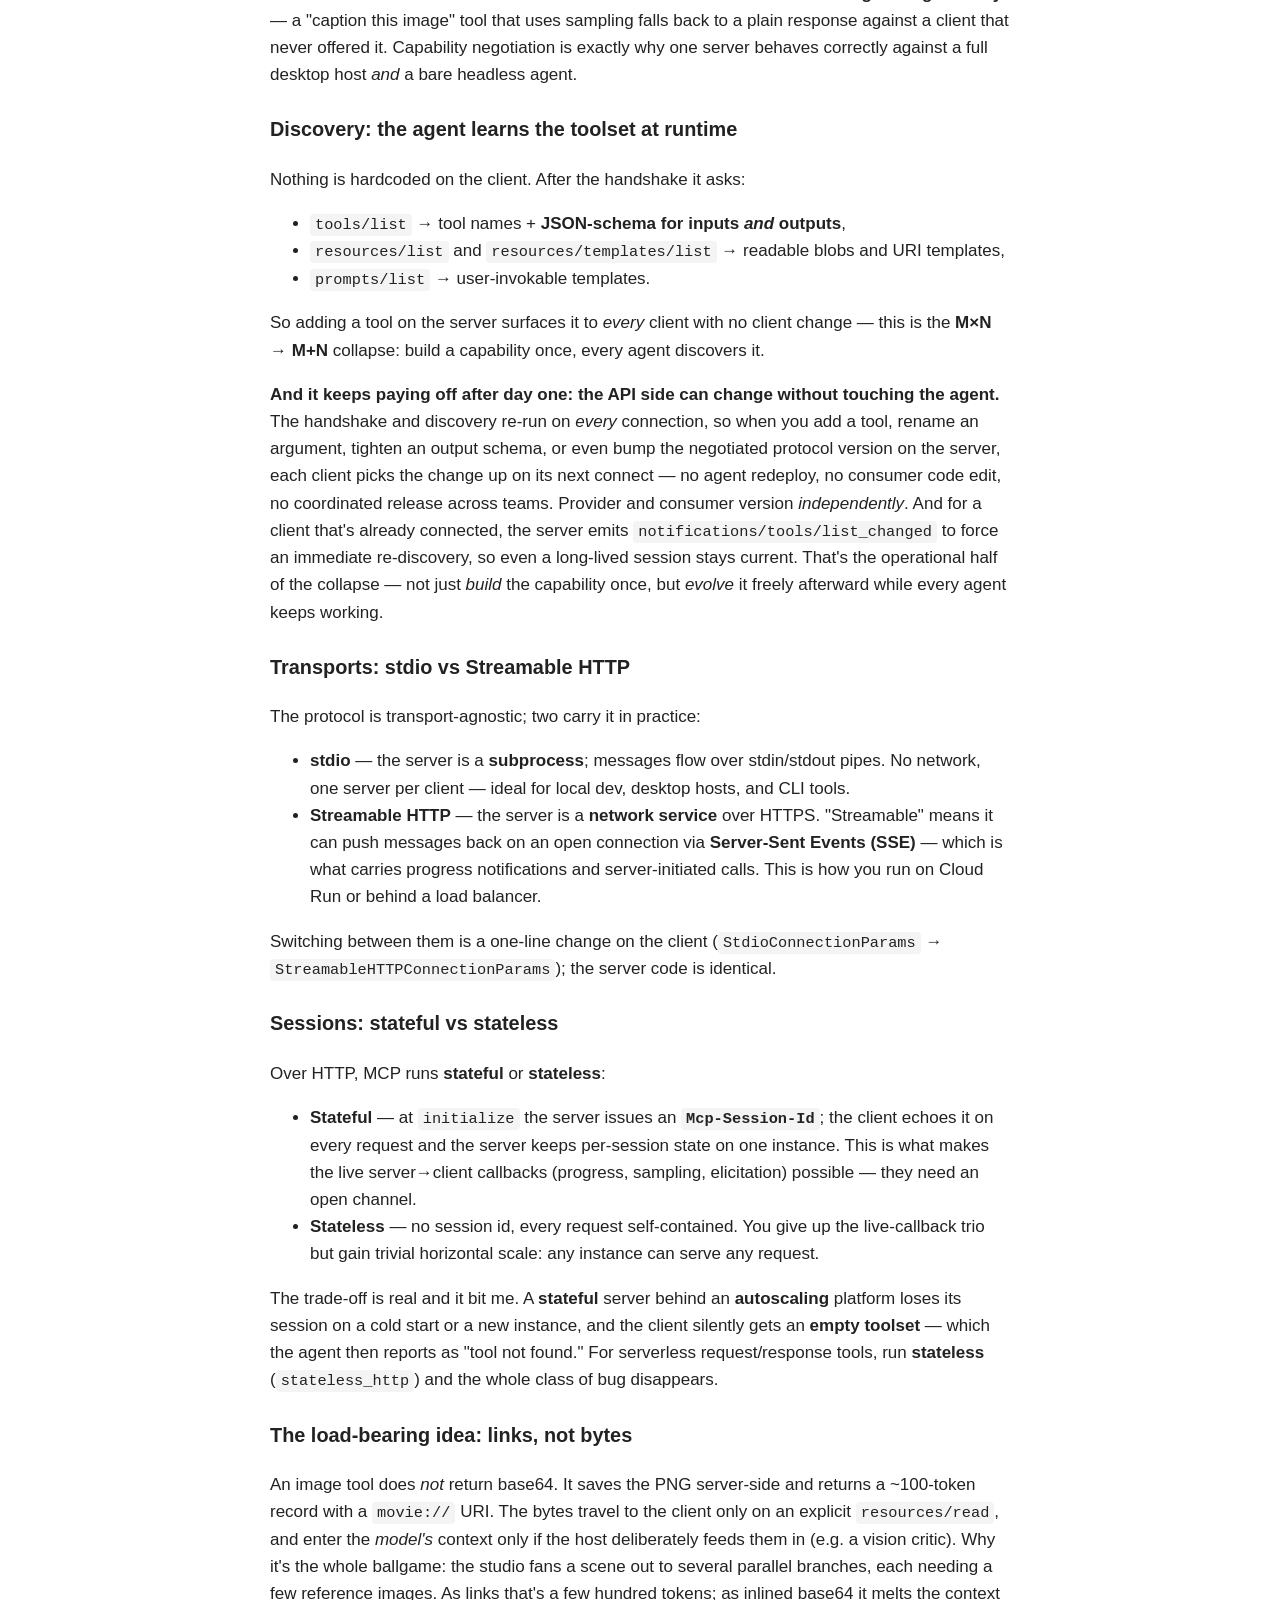
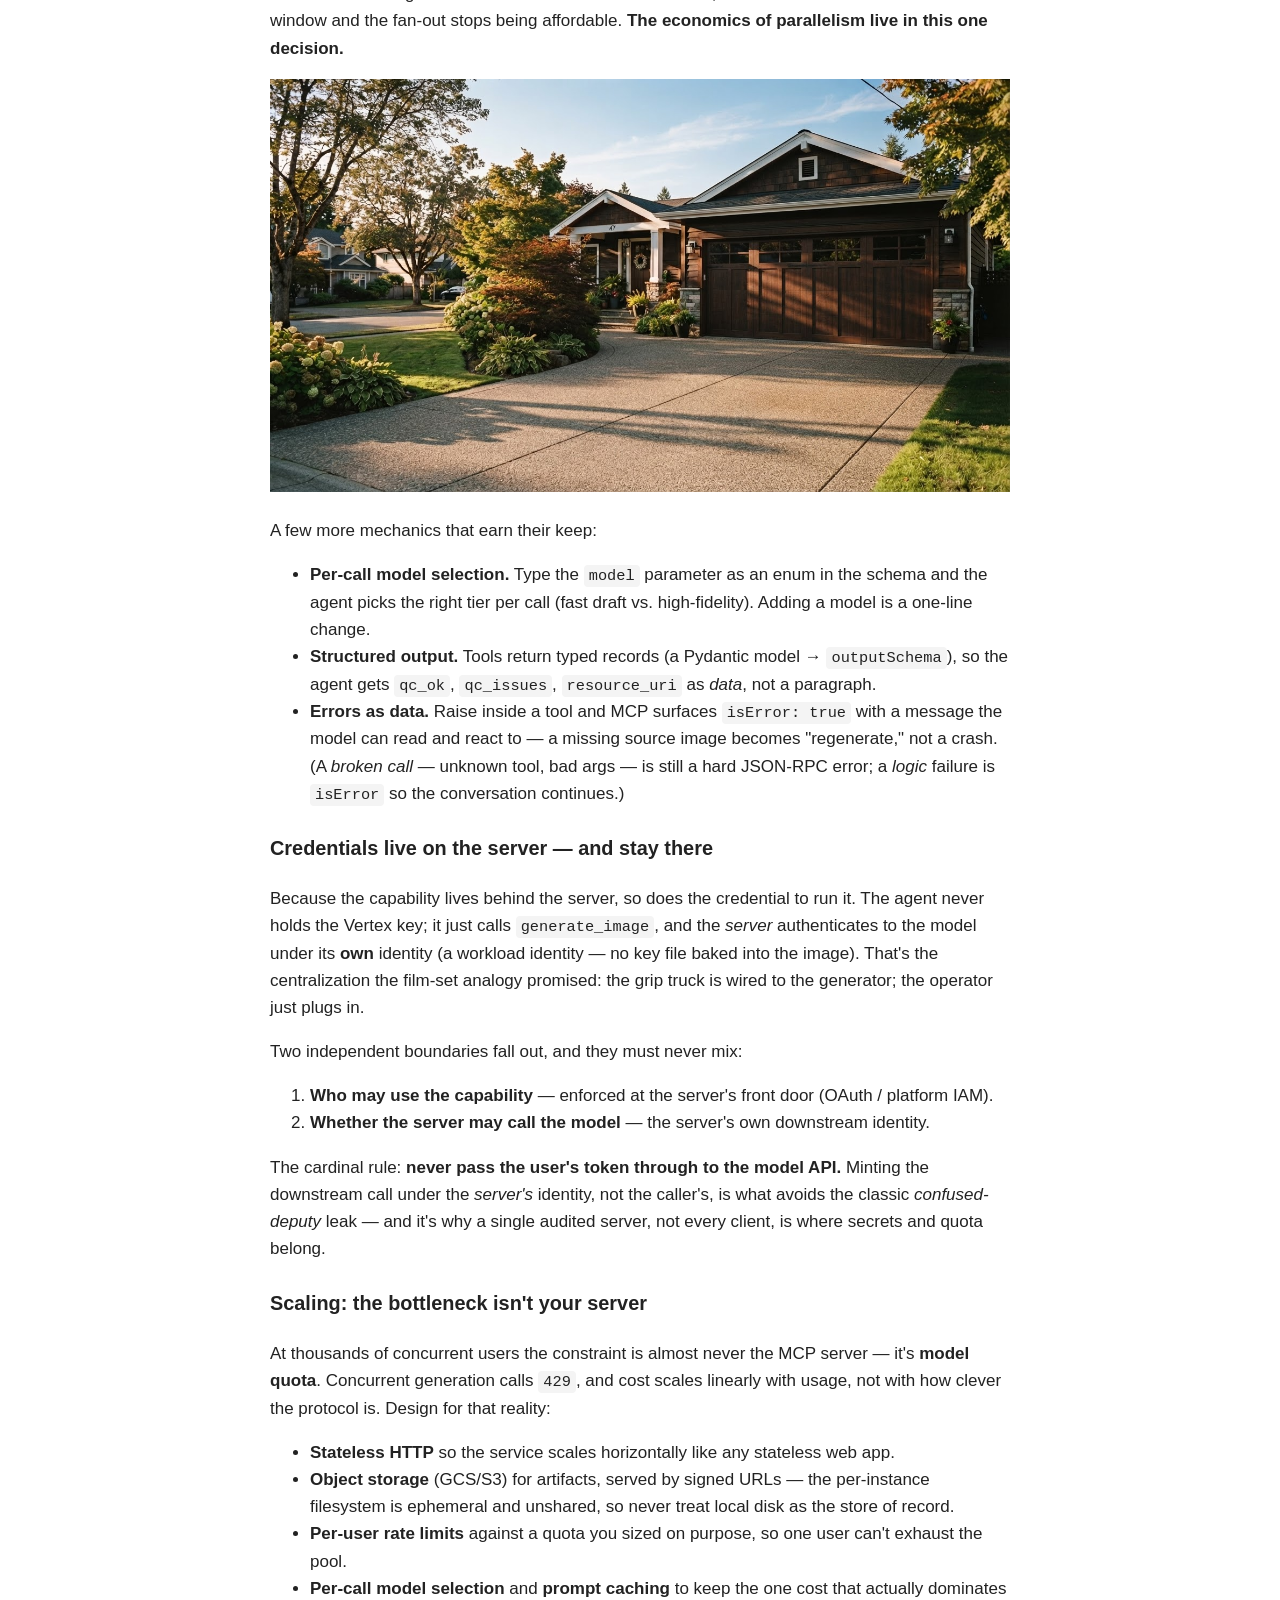
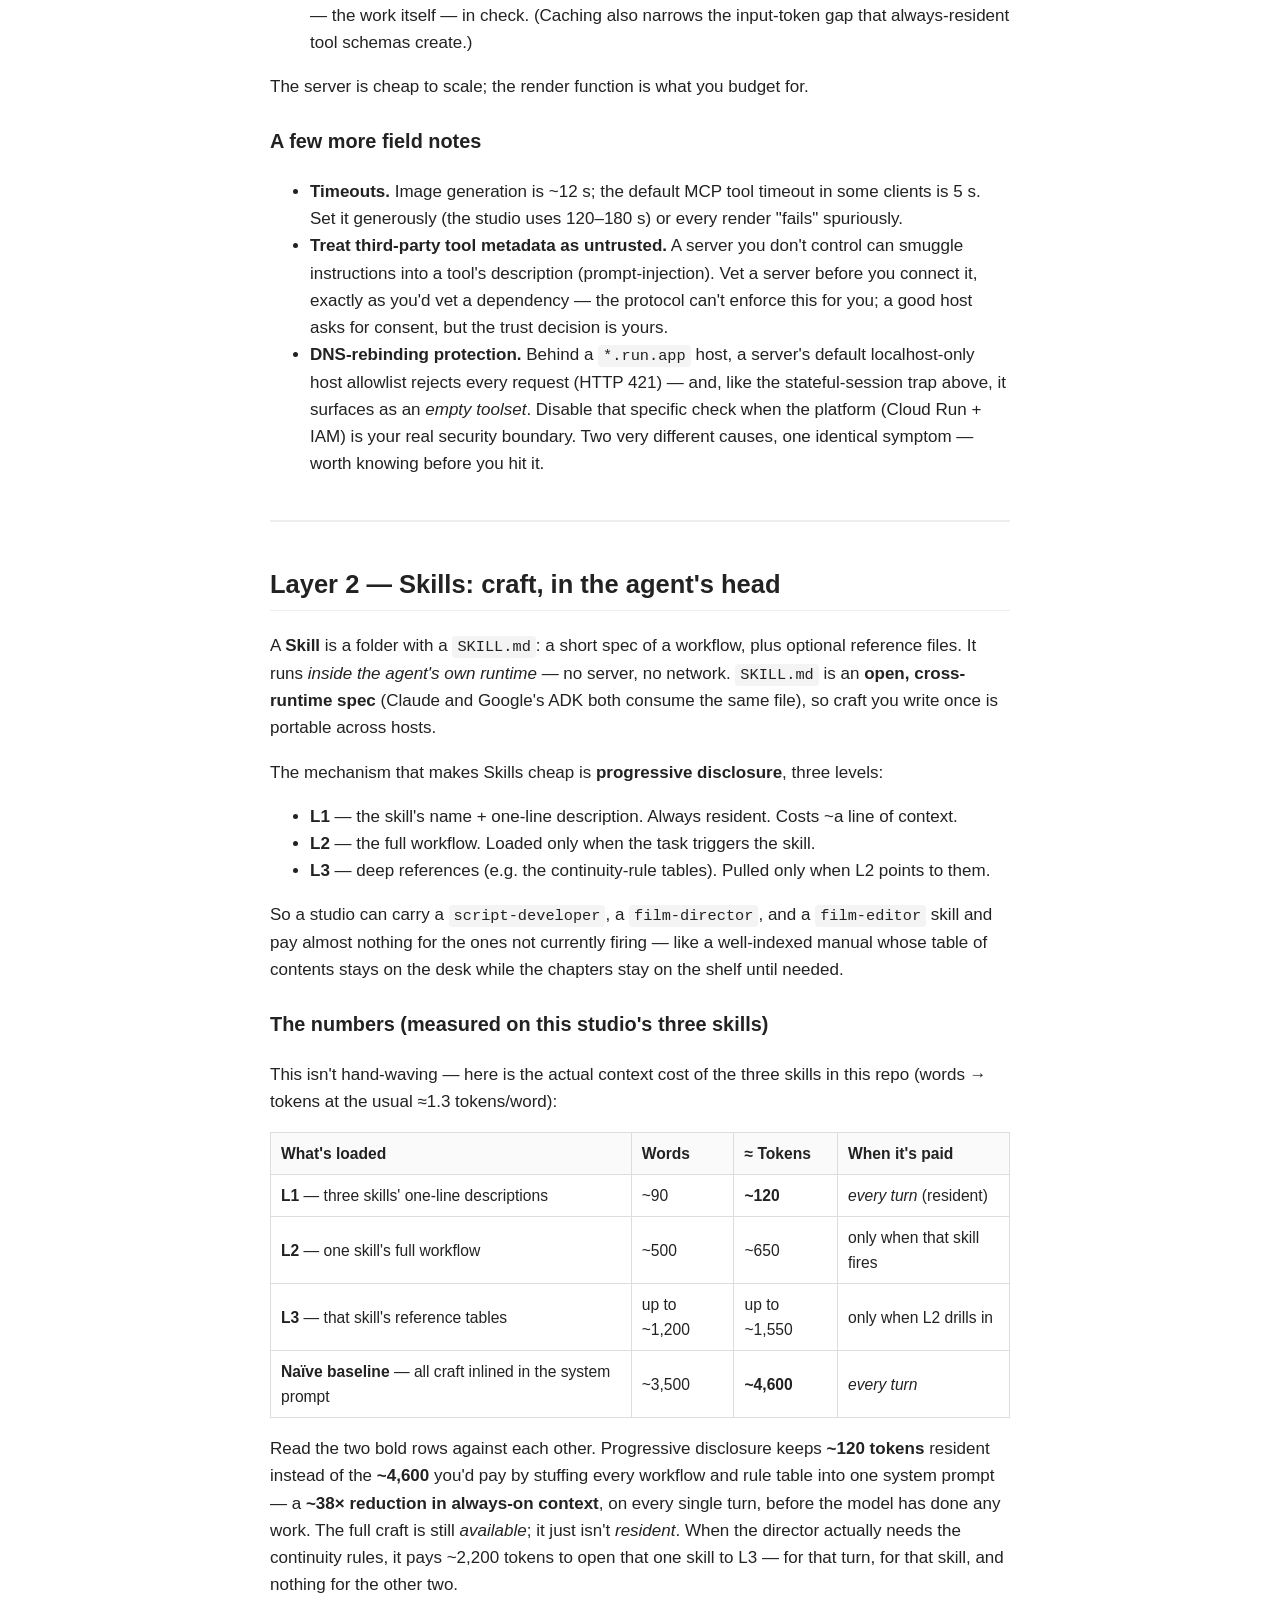
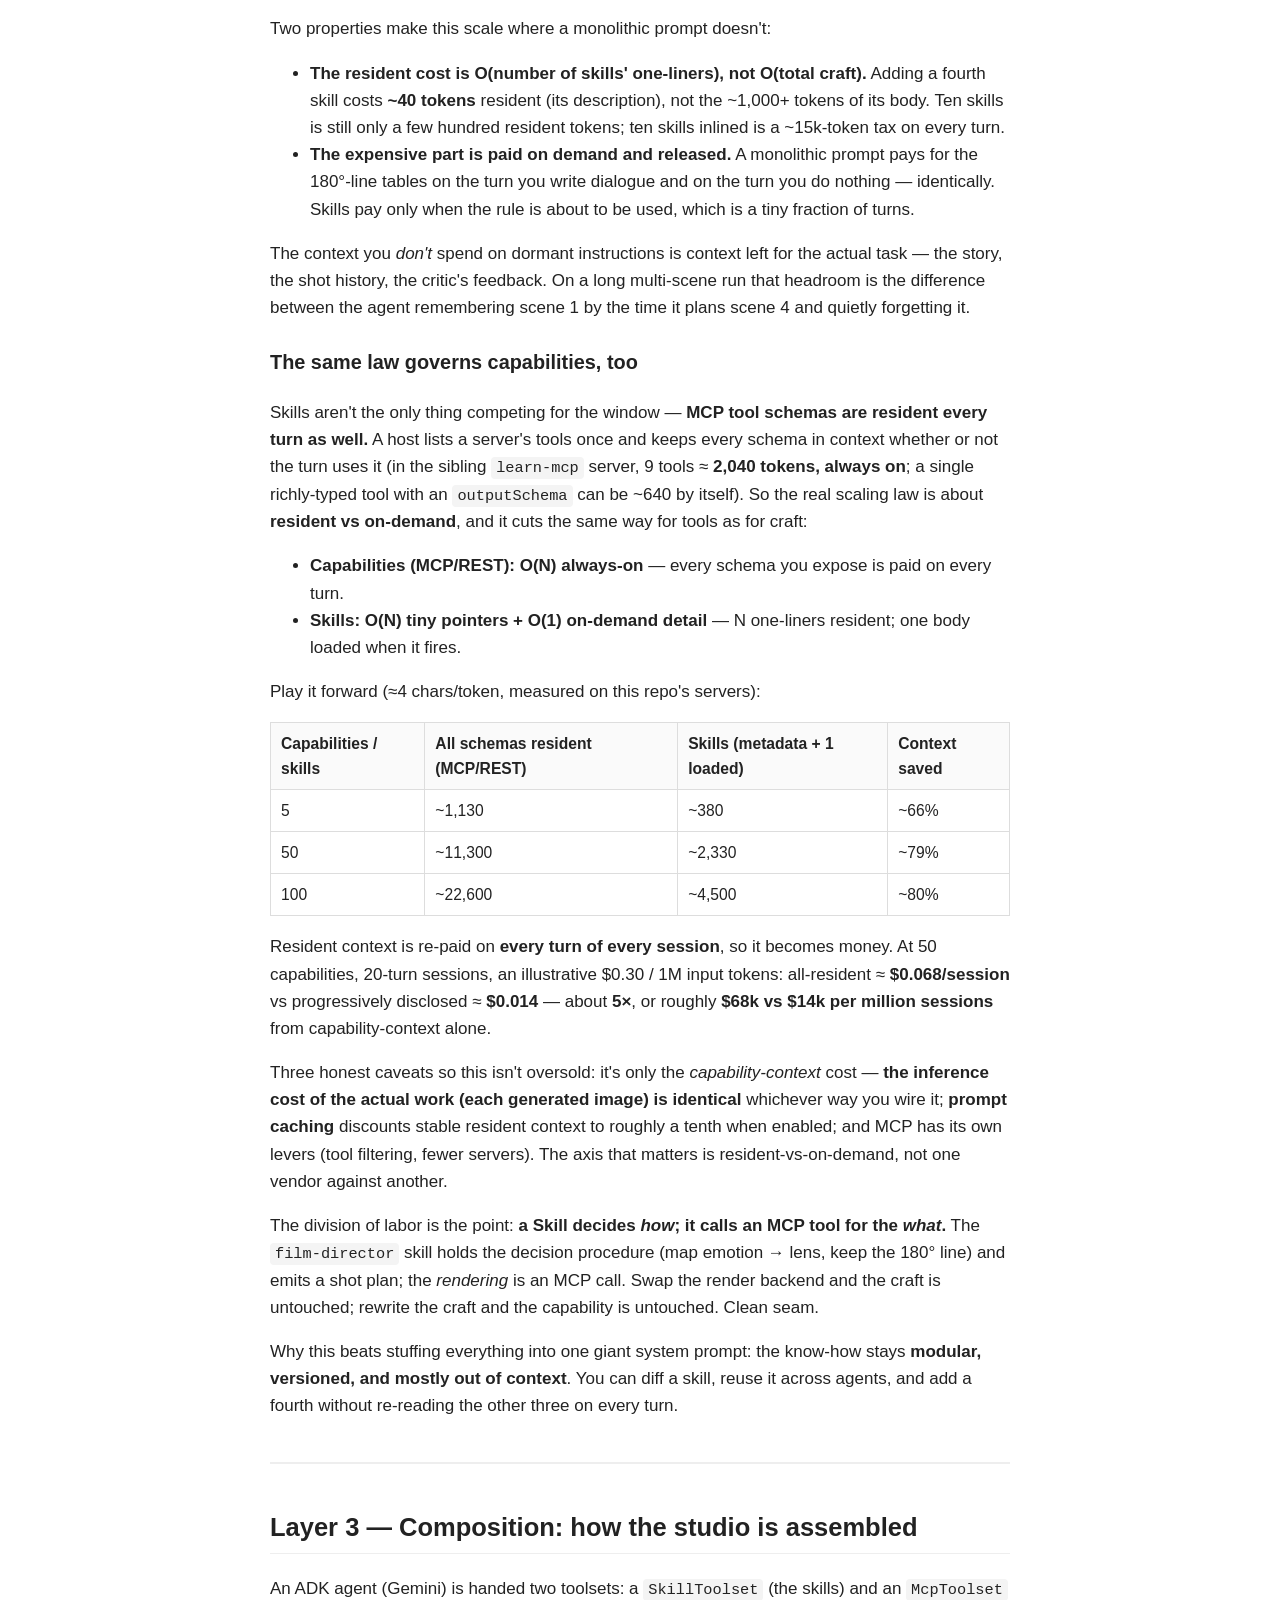
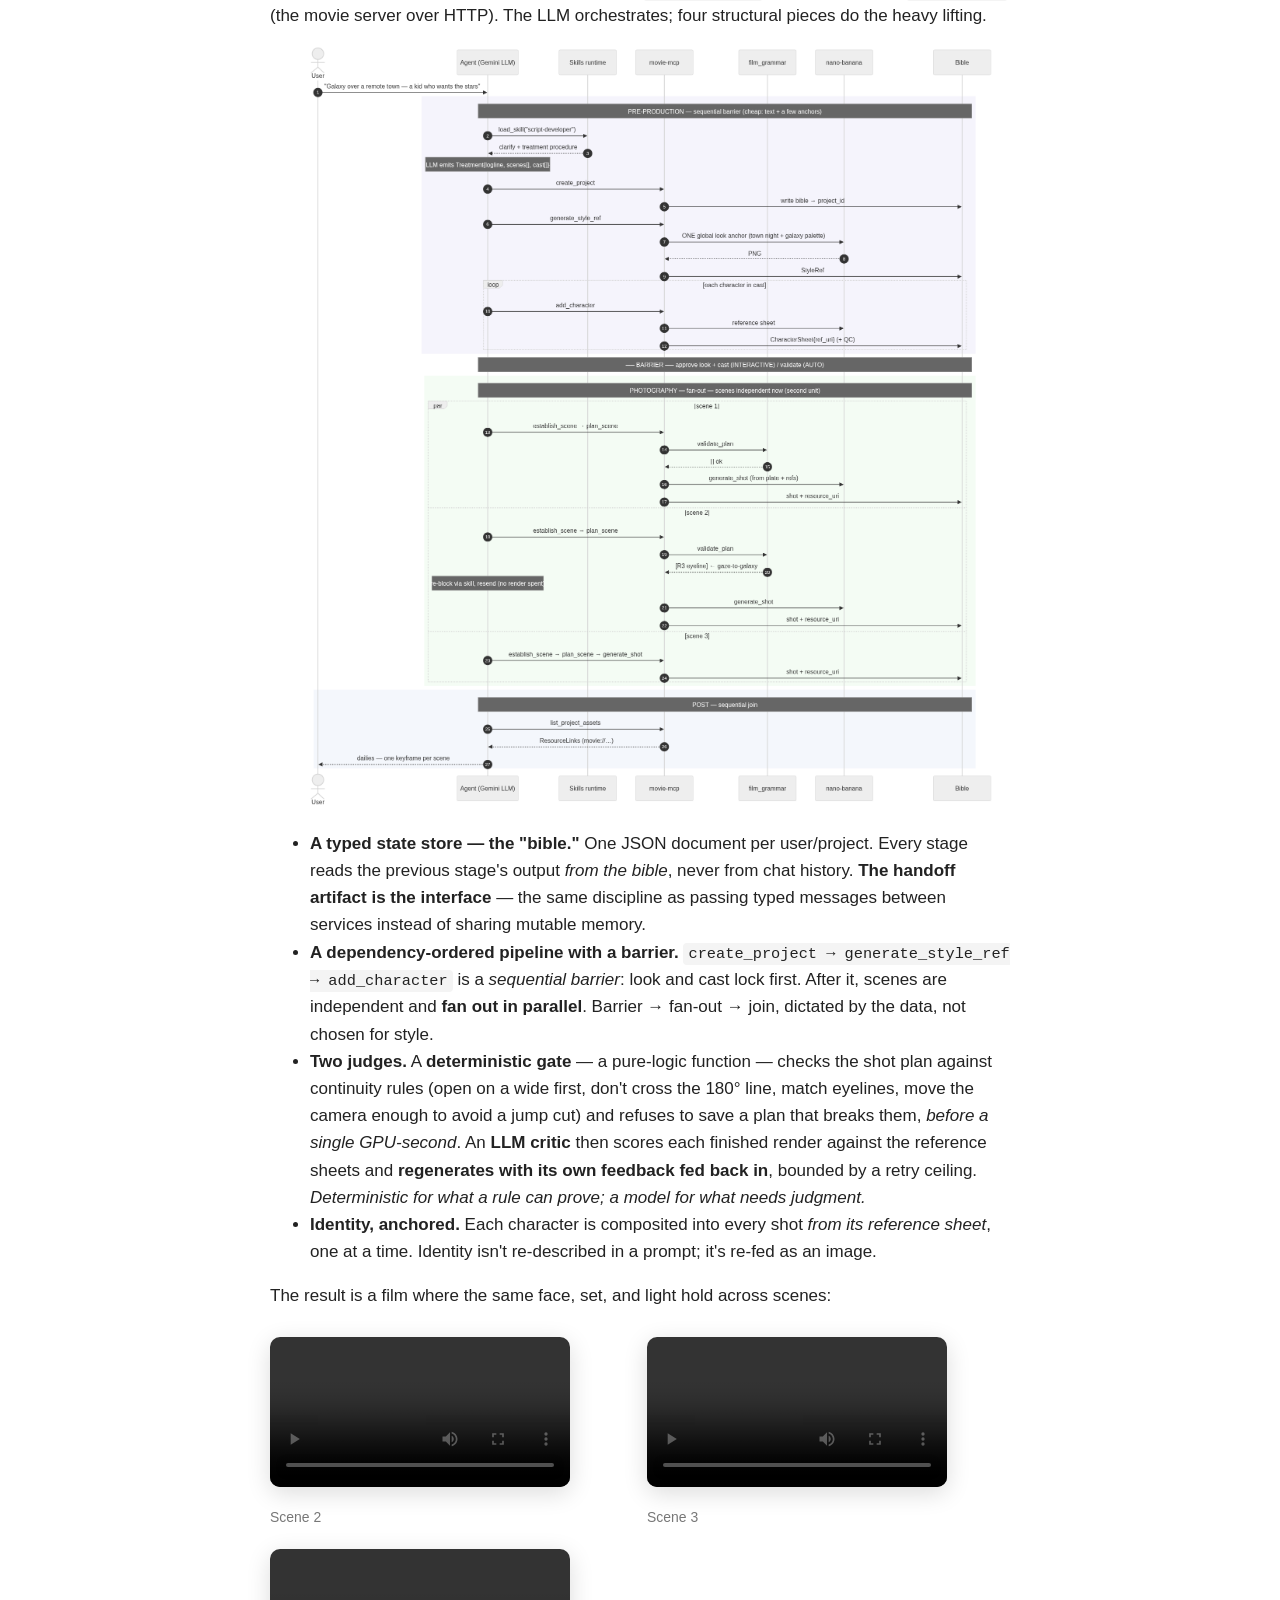
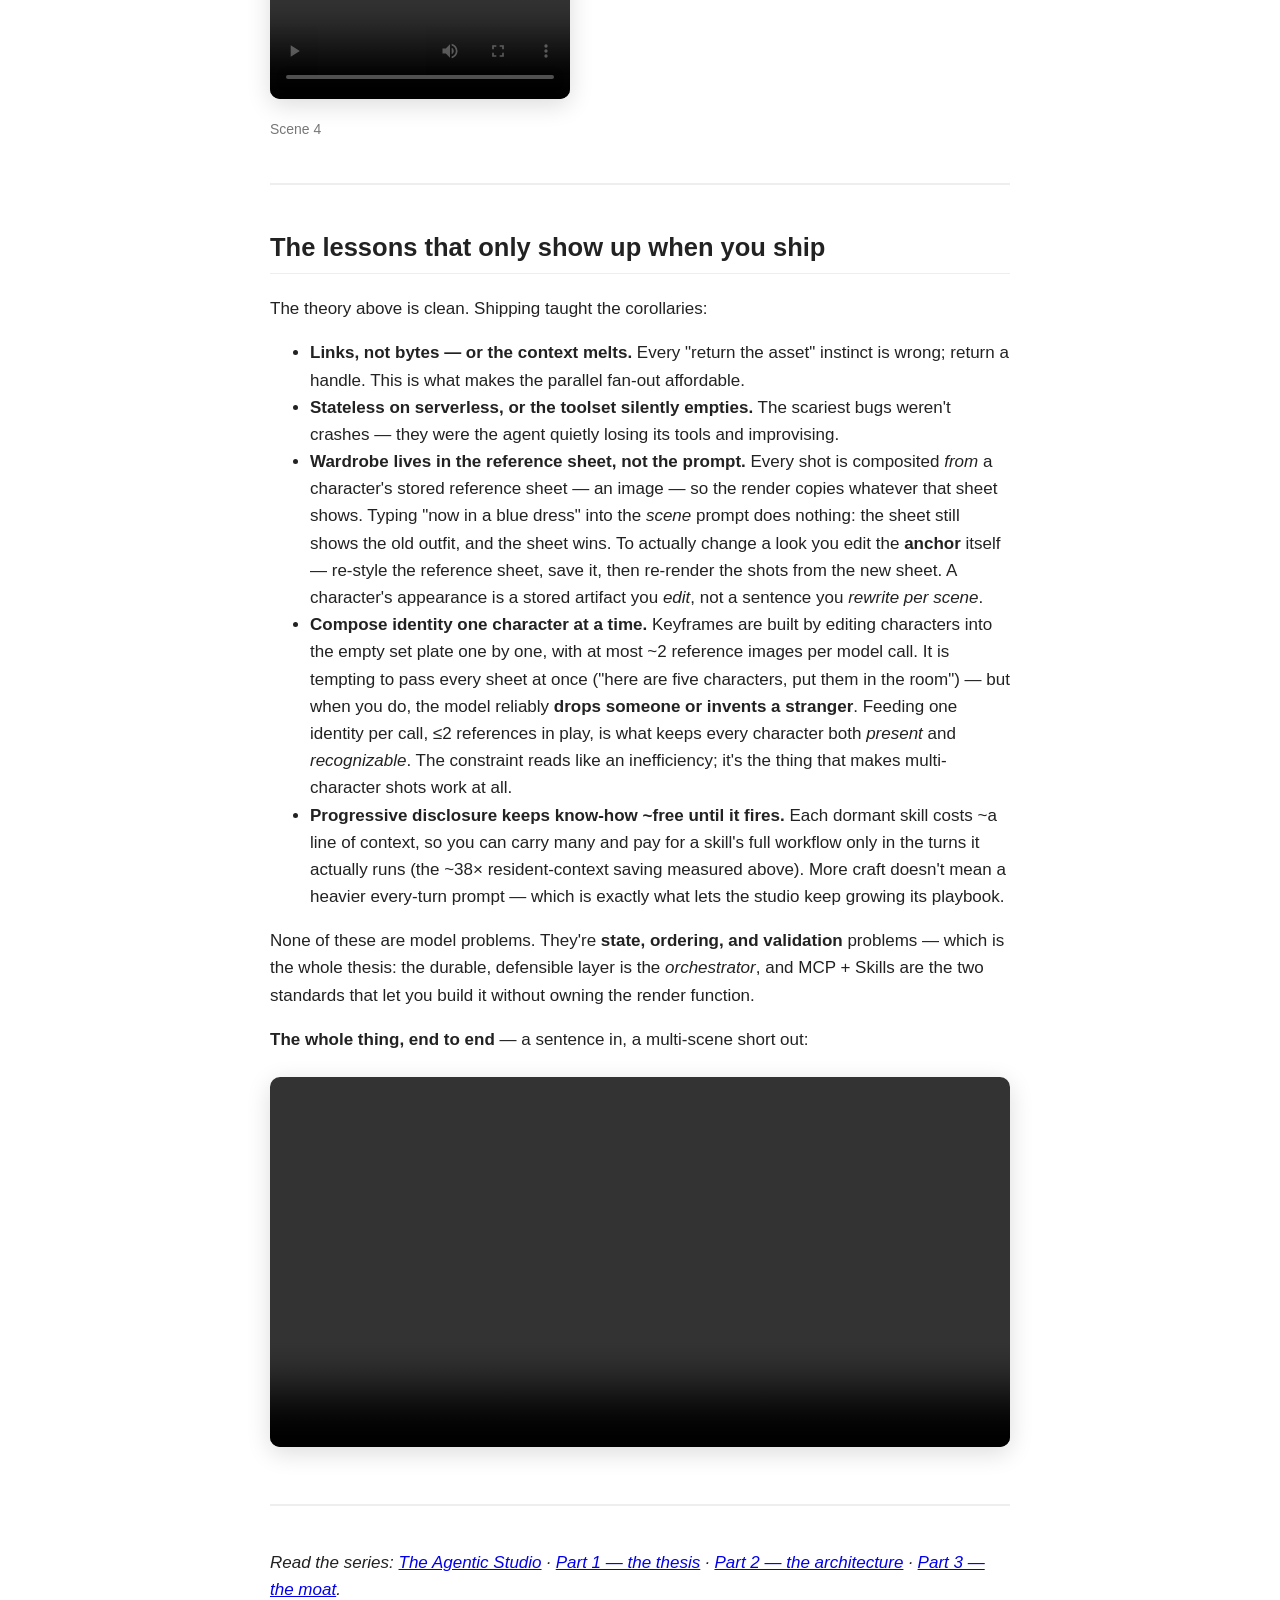
==== commit cd9bcd94: "Blog: swap storyboard to a genuine 3-panel image (SHOT 1/2/3, full cast) across all pages + fix capt" ====
--- a/docs/index.html
+++ b/docs/index.html
@@ -107,7 +107,7 @@
 <p><strong>2. Craft (Skills) → capability (MCP).</strong> "Shoot scene 1." The <code>film-director</code> skill decides the
 coverage and continuity (a wide, a close, the reverse; hold the eyeline); the agent then calls
 <code>generate_microshot</code> for the storyboard and <code>start_scene_video</code> to animate it.</p>
-<p><img alt="A 3-panel micro-shot storyboard for one scene" src="media/choice-storyboard-s1.png" /></p>
+<p><img alt="A 3-panel micro-shot storyboard — SHOT 1 / 2 / 3 of one scene, same cast and set across all three" src="media/choice-storyboard-3shot.png" /></p>
 <video controls preload="metadata" src="media/choice-scene-1.mp4" style="width:100%"></video>
 
 <p><strong>3. The wiring.</strong> Skills load <em>inside</em> the agent (no network); MCP tools are fetched from the server
@@ -149,9 +149,15 @@
 <li><code>prompts/list</code> → user-invokable templates.</li>
 </ul>
 <p>So adding a tool on the server surfaces it to <em>every</em> client with no client change — this is the
-<strong>M×N → M+N</strong> collapse: build a capability once, every agent discovers it. Servers can also emit
-<code>notifications/tools/list_changed</code> so a long-lived client re-discovers a toolset that changed
-mid-session.</p>
+<strong>M×N → M+N</strong> collapse: build a capability once, every agent discovers it.</p>
+<p><strong>And it keeps paying off after day one: the API side can change without touching the agent.</strong> The
+handshake and discovery re-run on <em>every</em> connection, so when you add a tool, rename an argument,
+tighten an output schema, or even bump the negotiated protocol version on the server, each client
+picks the change up on its next connect — no agent redeploy, no consumer code edit, no coordinated
+release across teams. Provider and consumer version <em>independently</em>. And for a client that's already
+connected, the server emits <code>notifications/tools/list_changed</code> to force an immediate re-discovery, so
+even a long-lived session stays current. That's the operational half of the collapse — not just
+<em>build</em> the capability once, but <em>evolve</em> it freely afterward while every agent keeps working.</p>
 <h3>Transports: stdio vs Streamable HTTP</h3>
 <p>The protocol is transport-agnostic; two carry it in practice:</p>
 <ul>
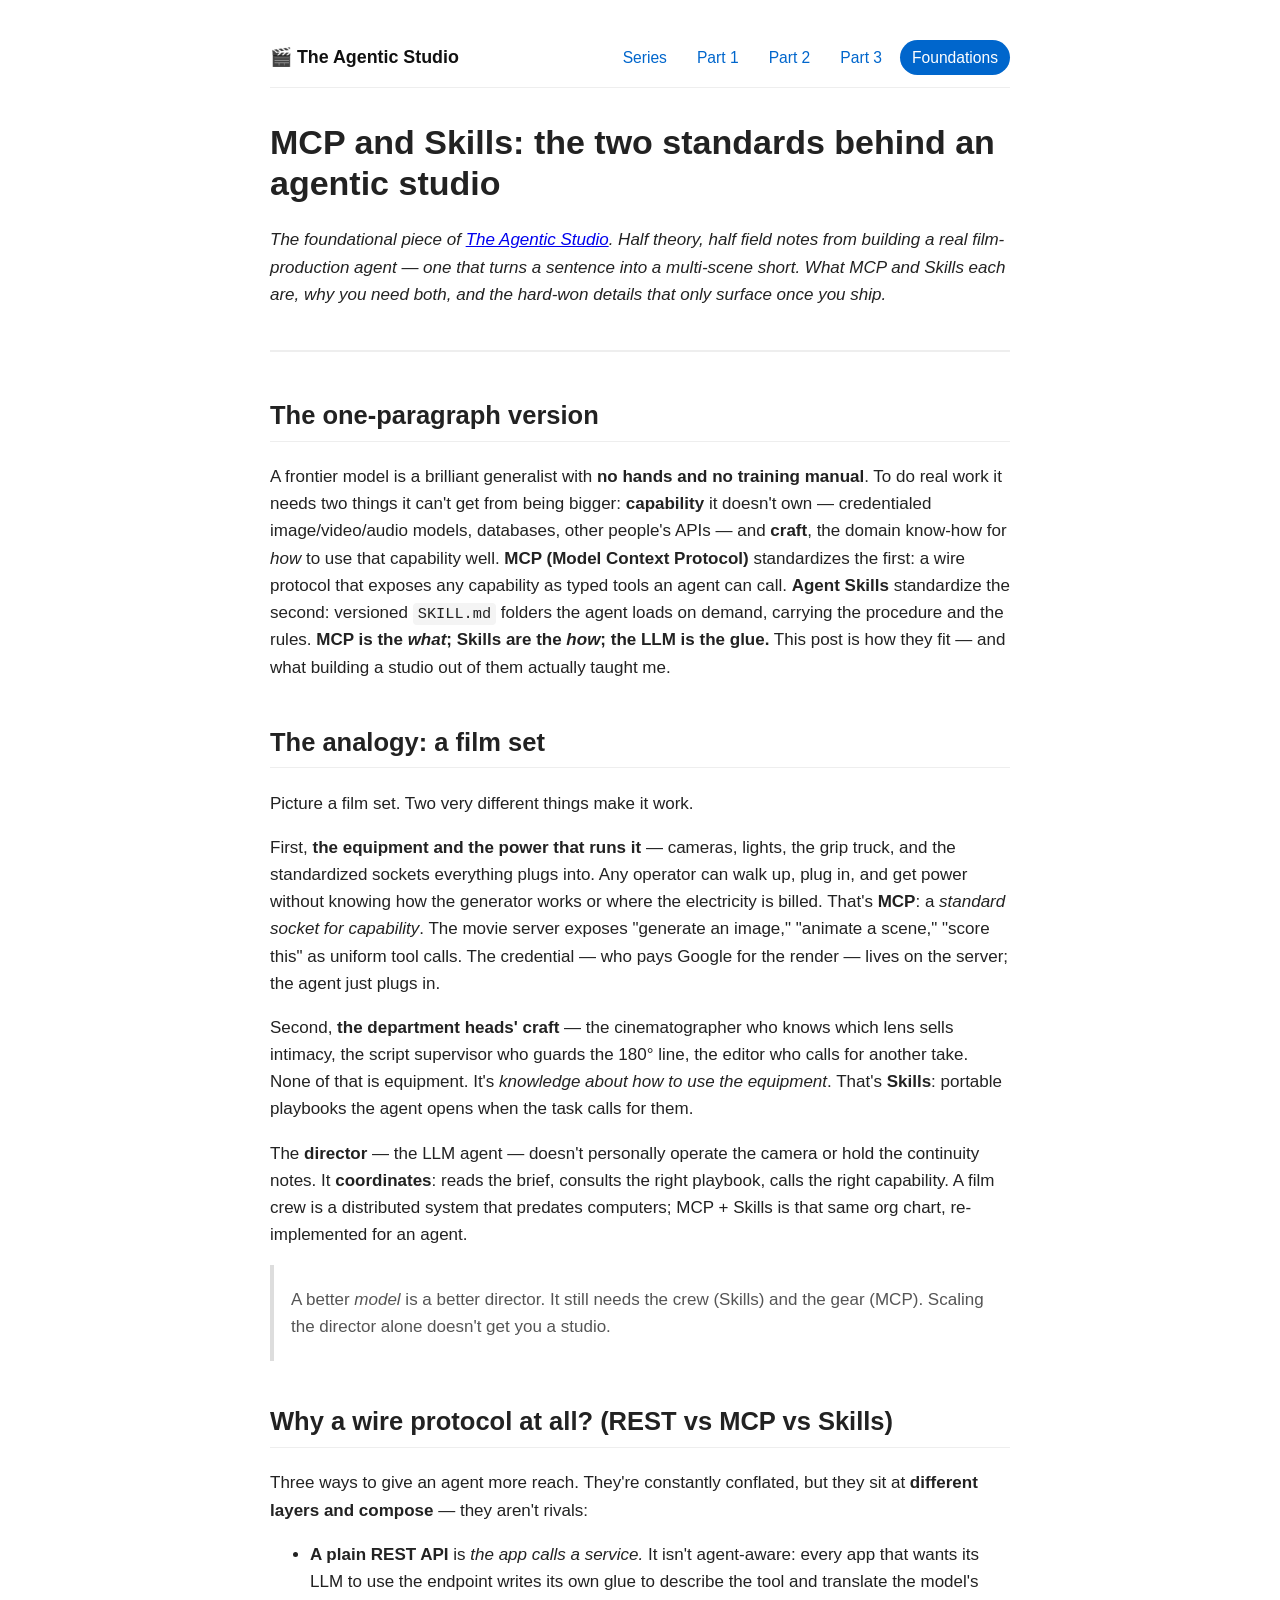
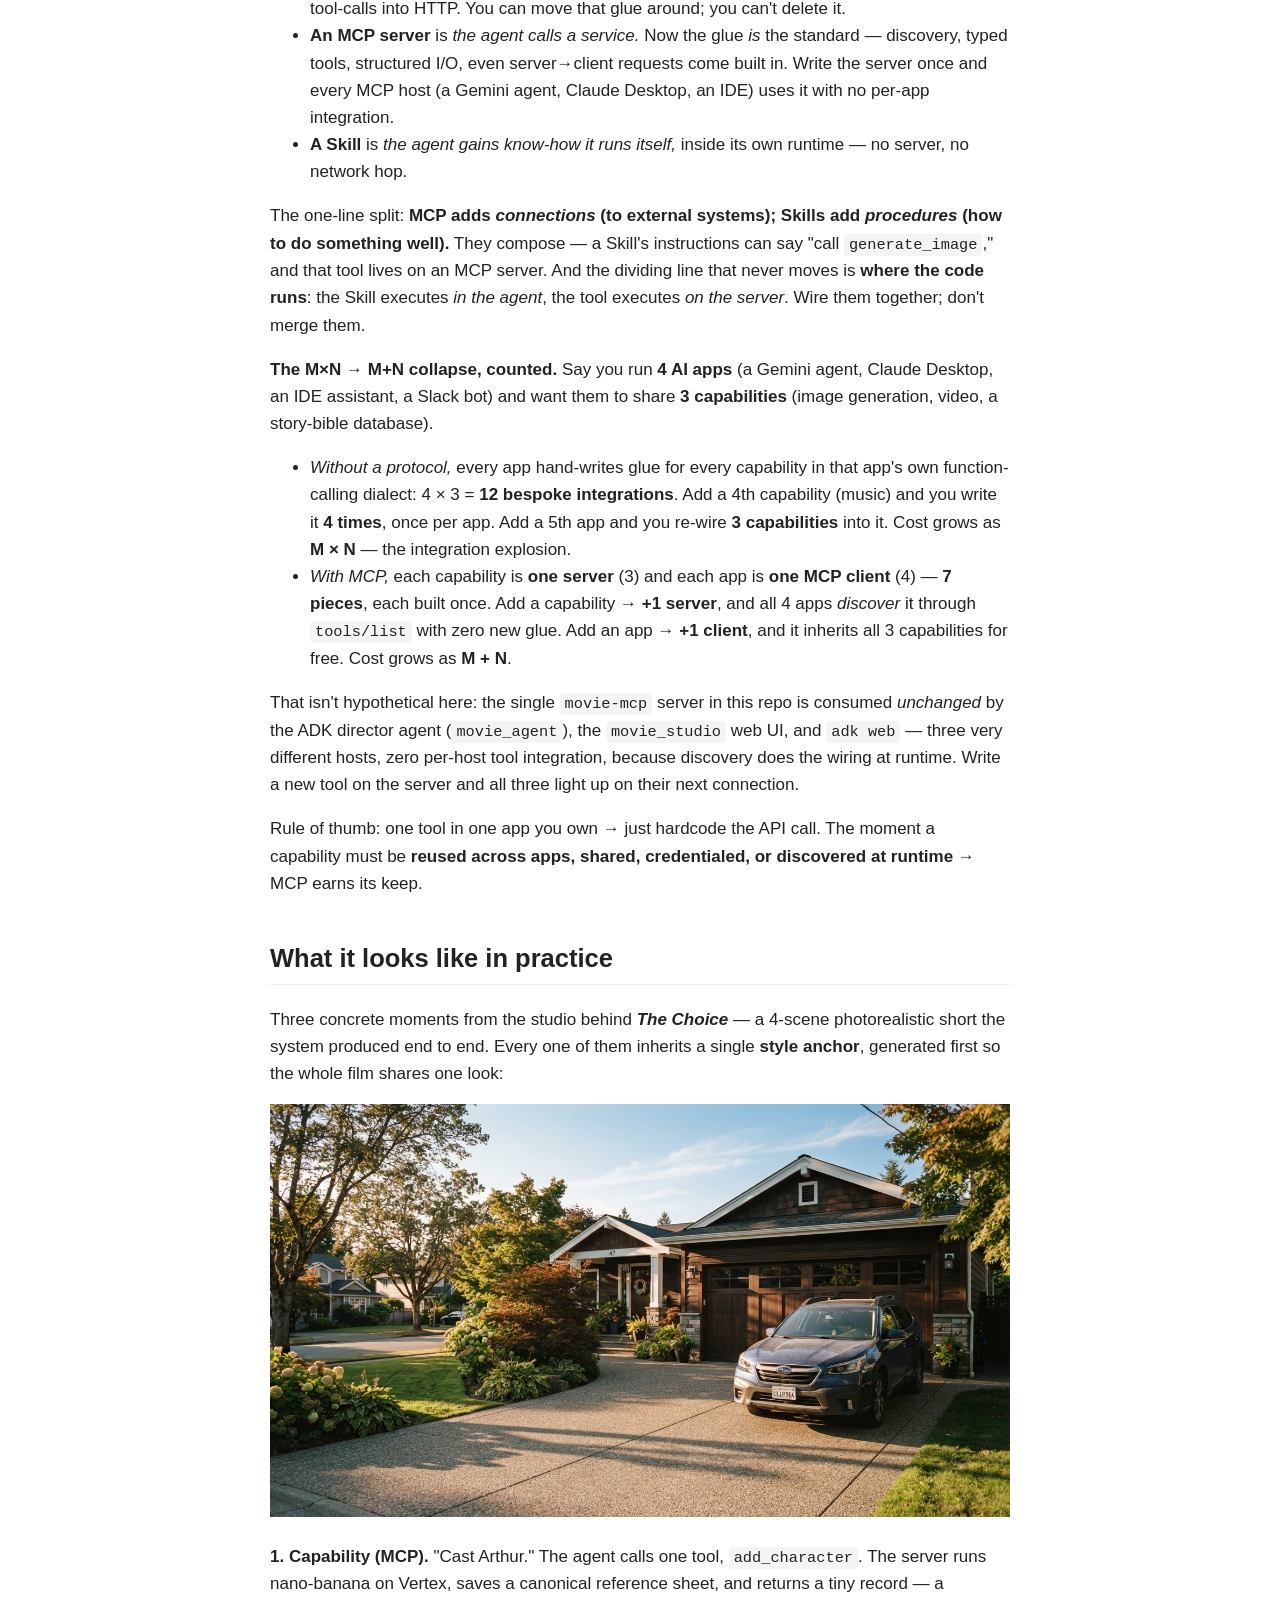
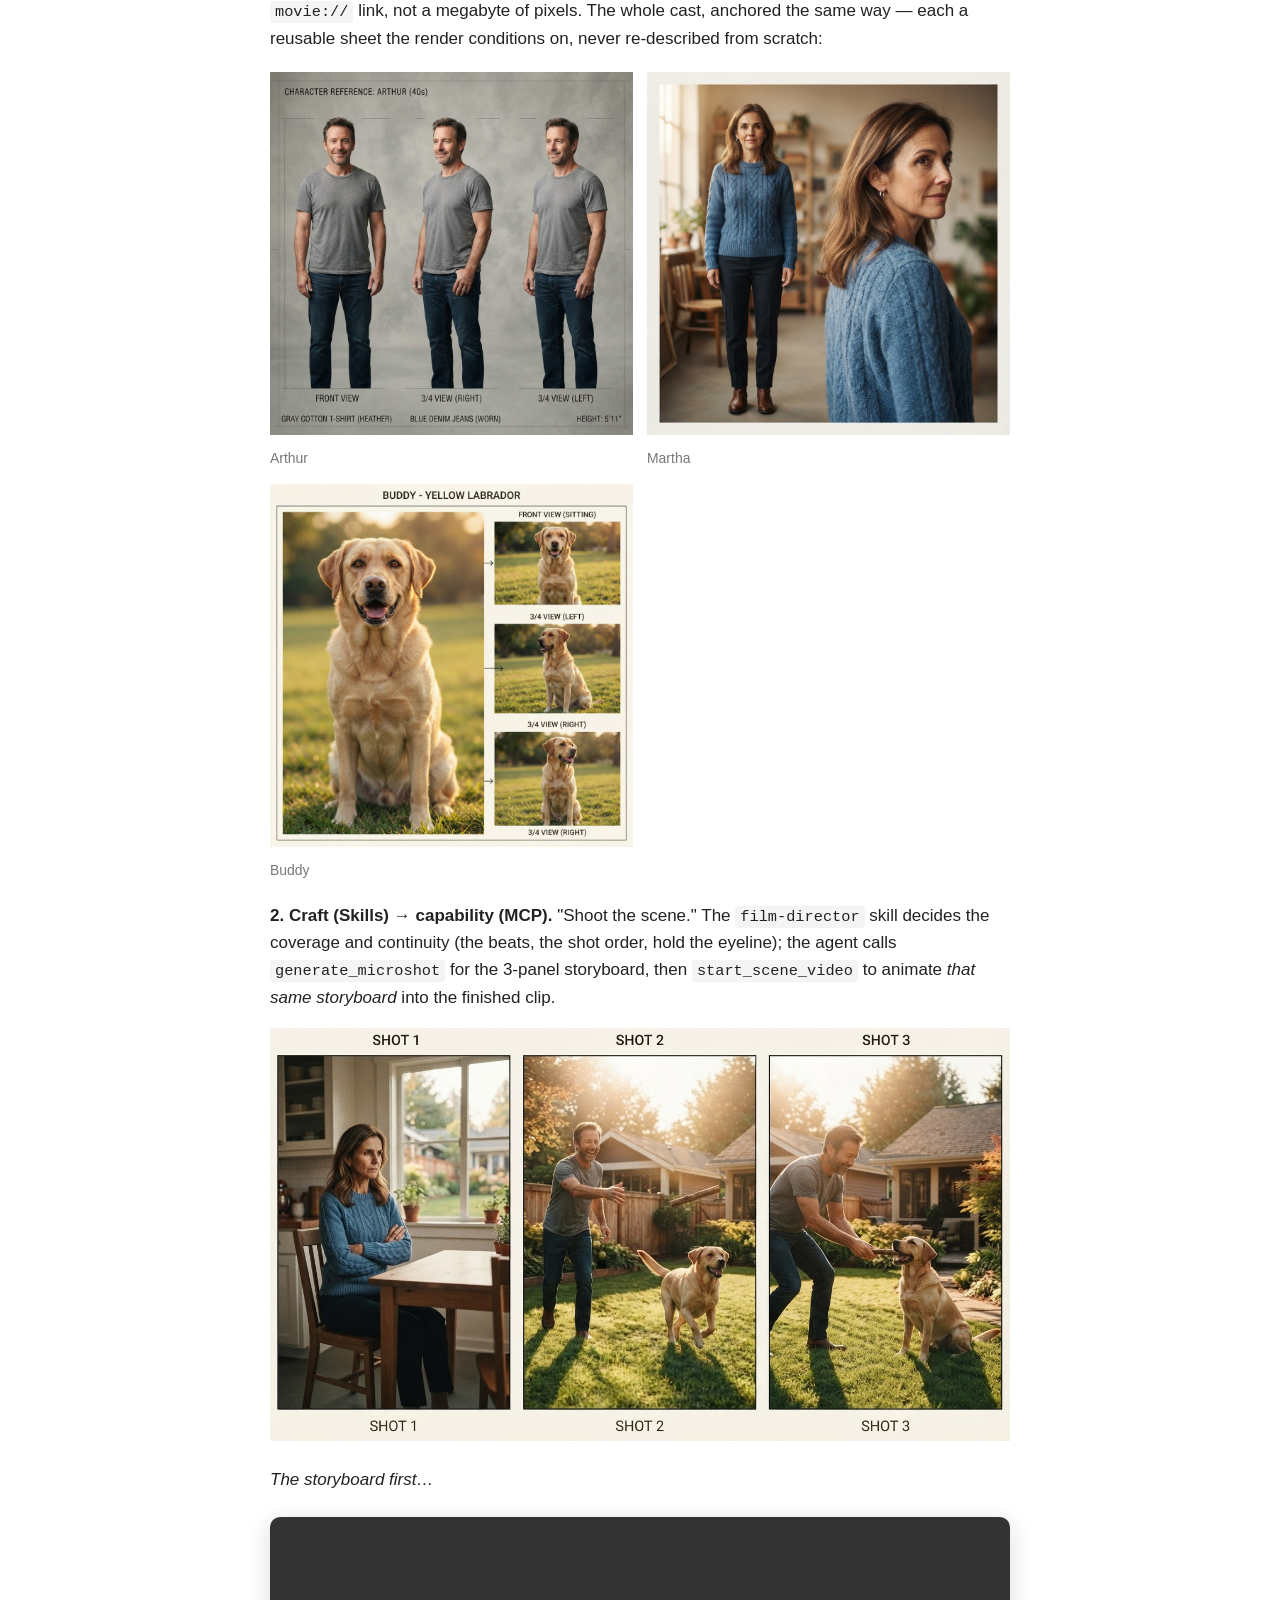
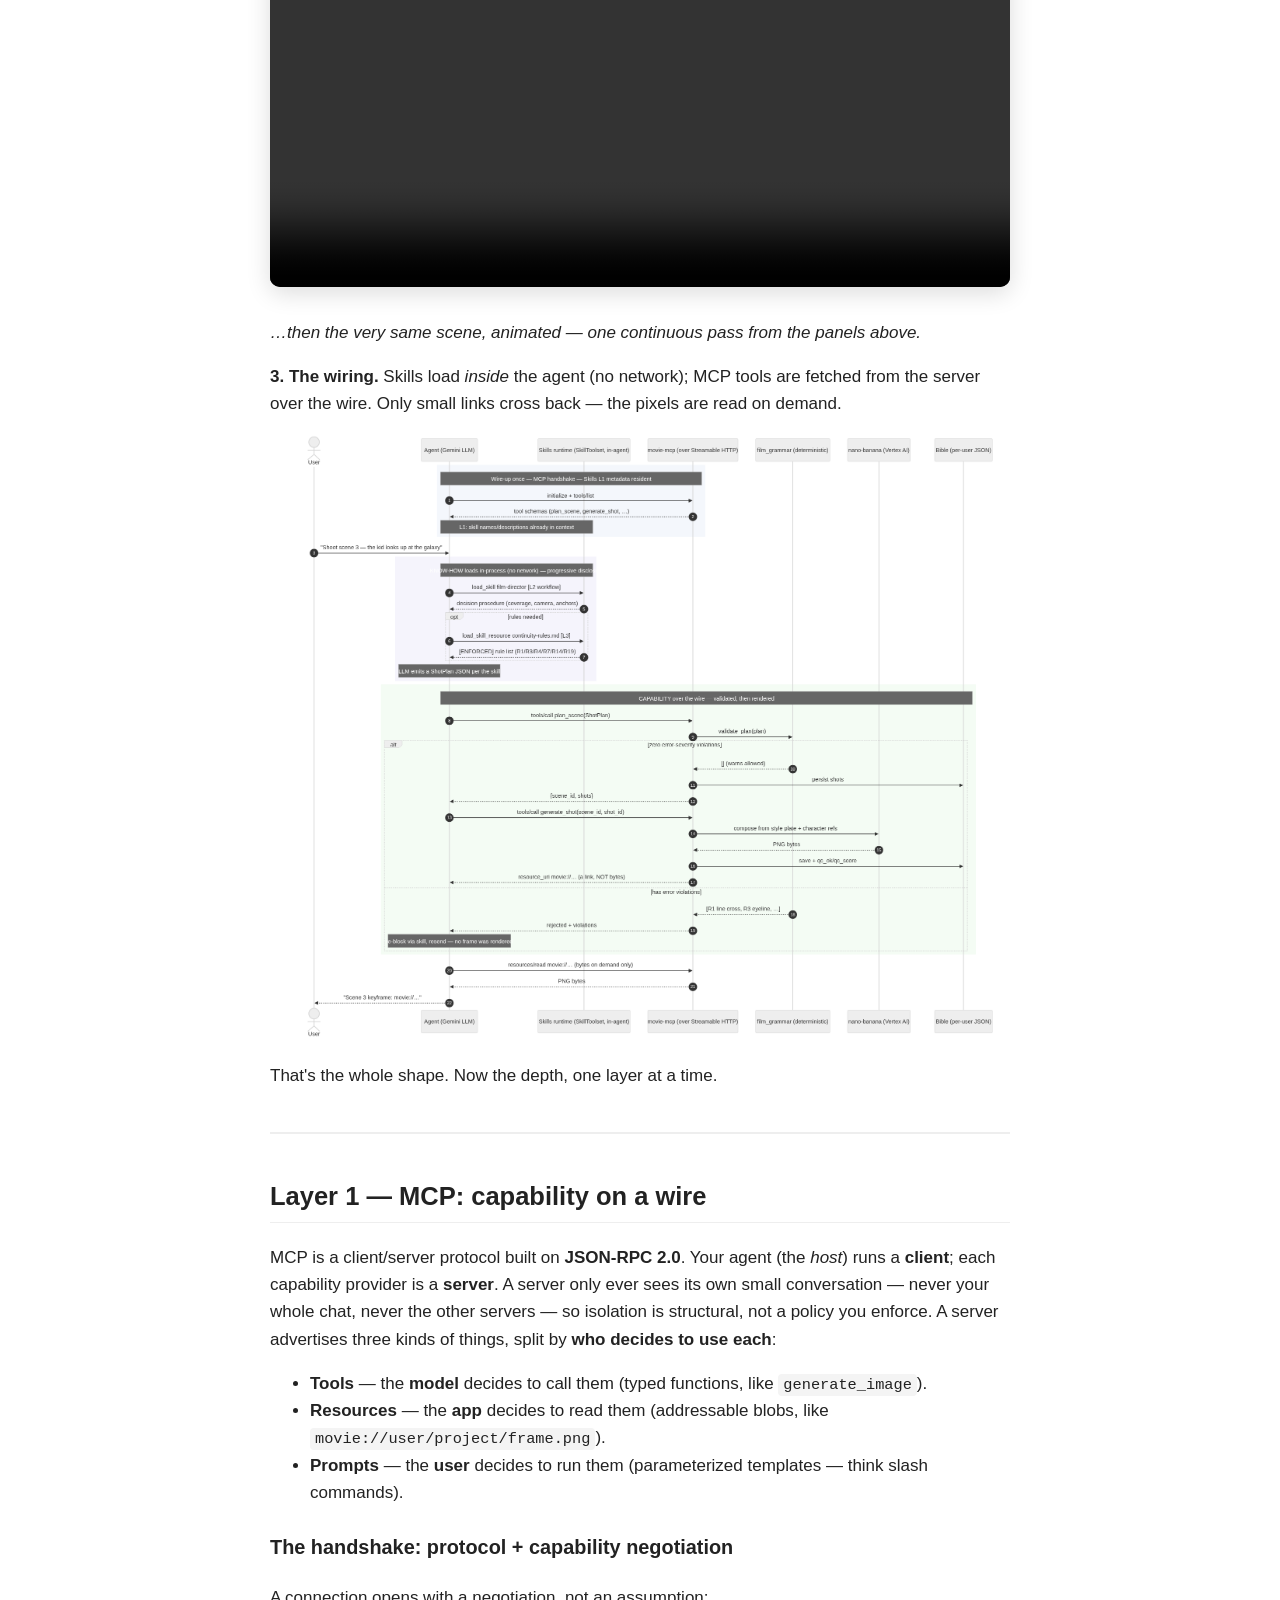
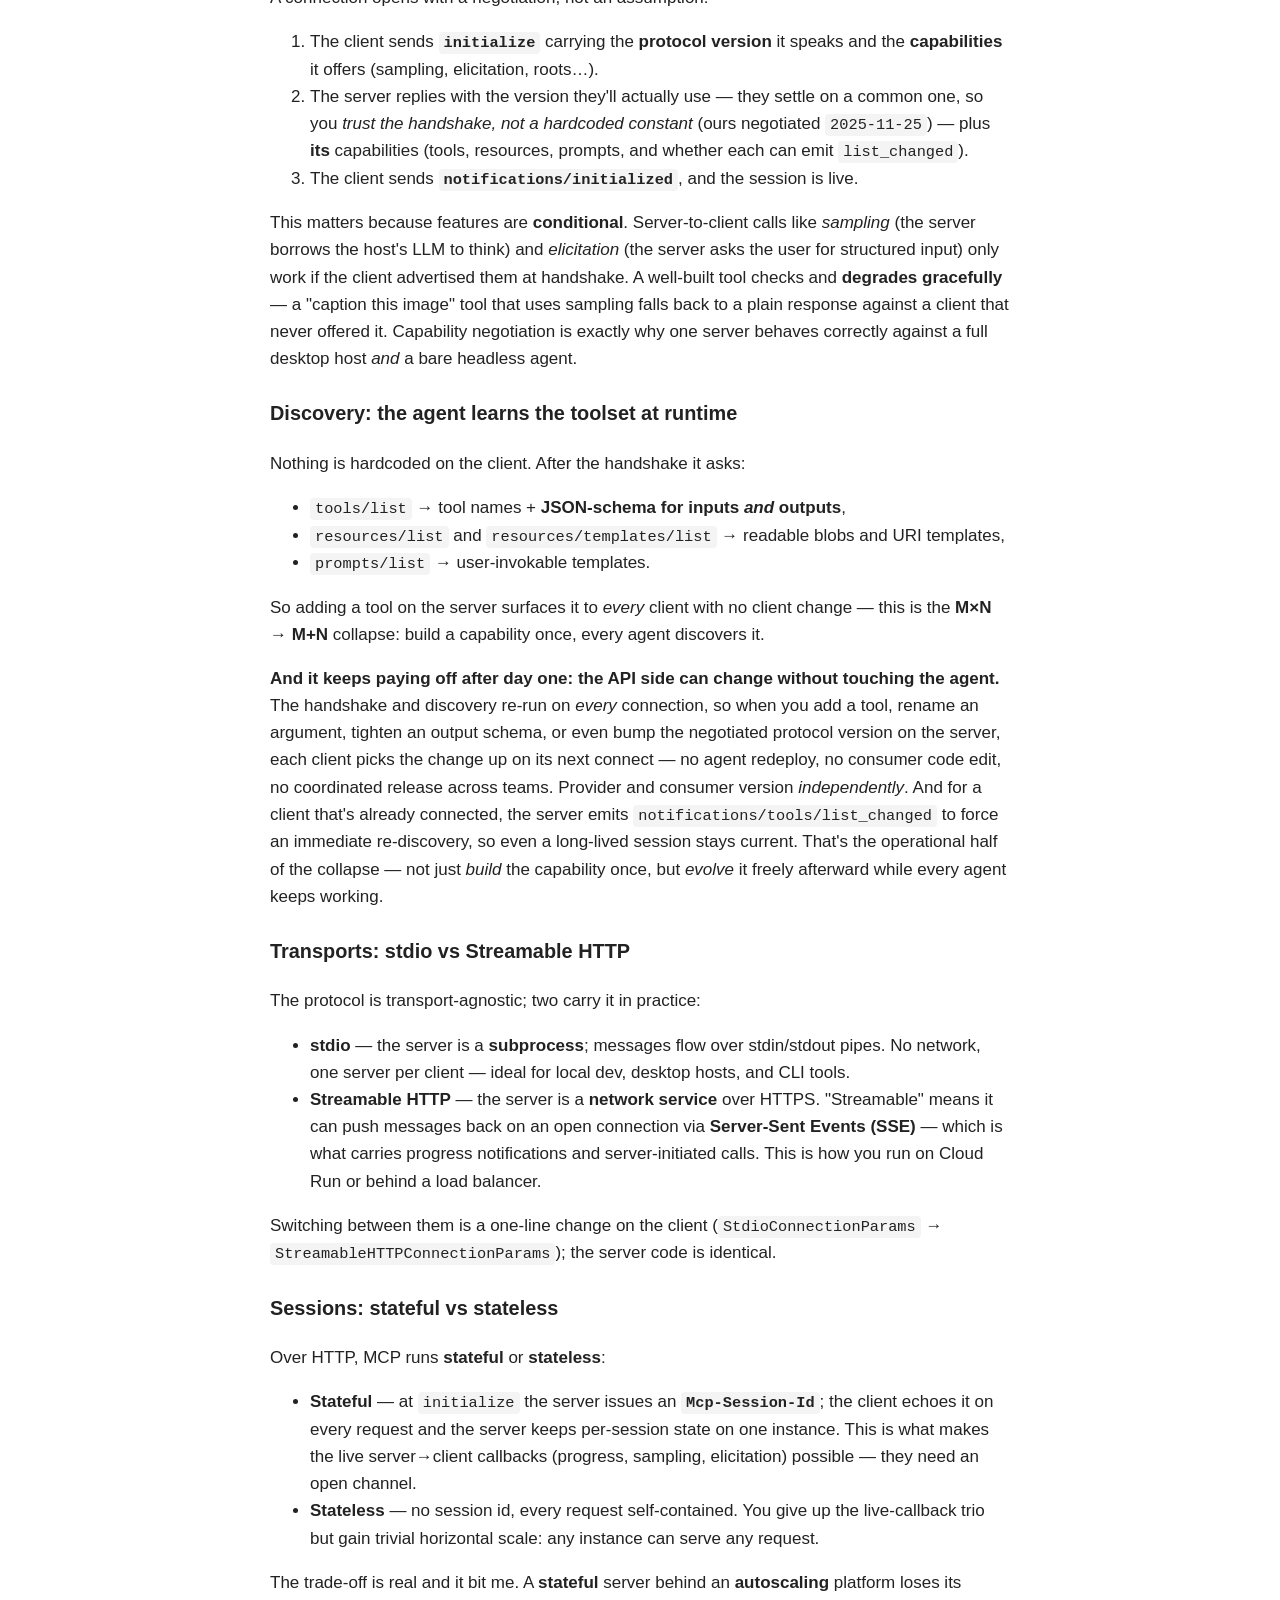
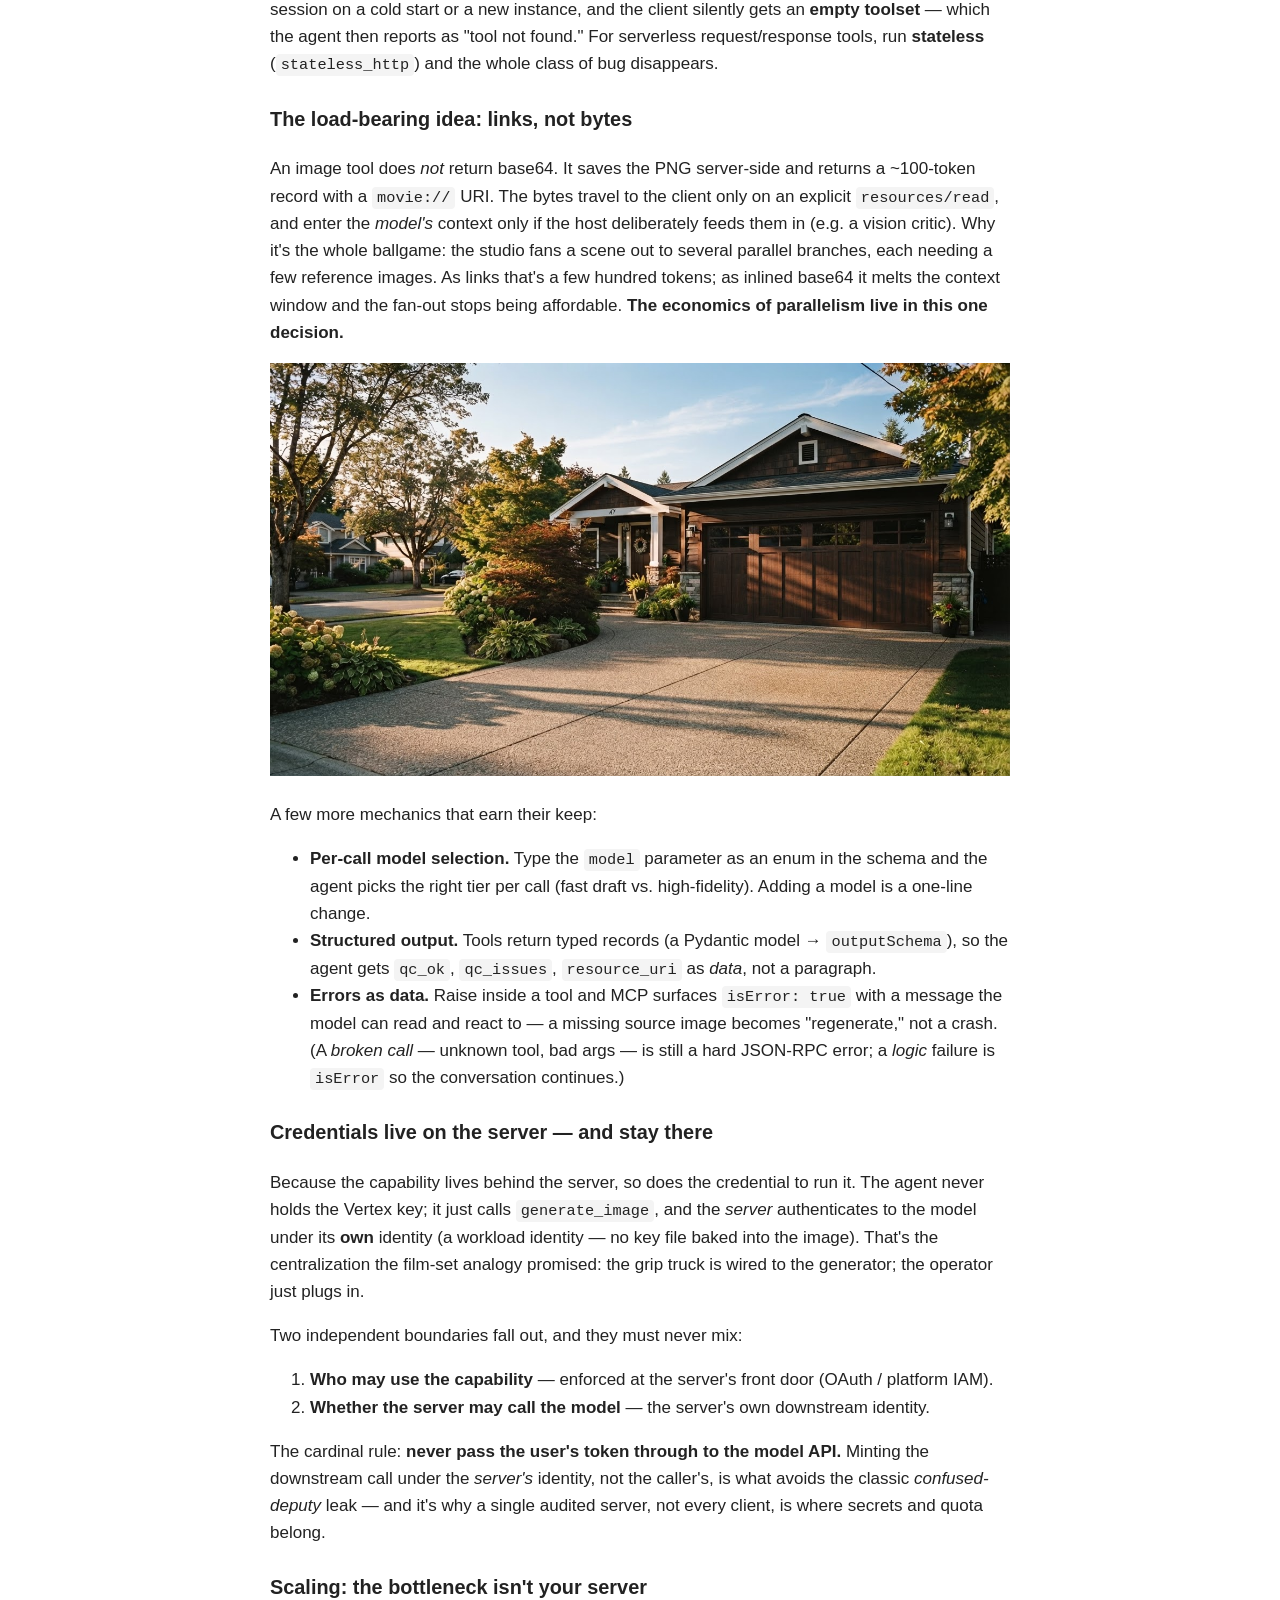
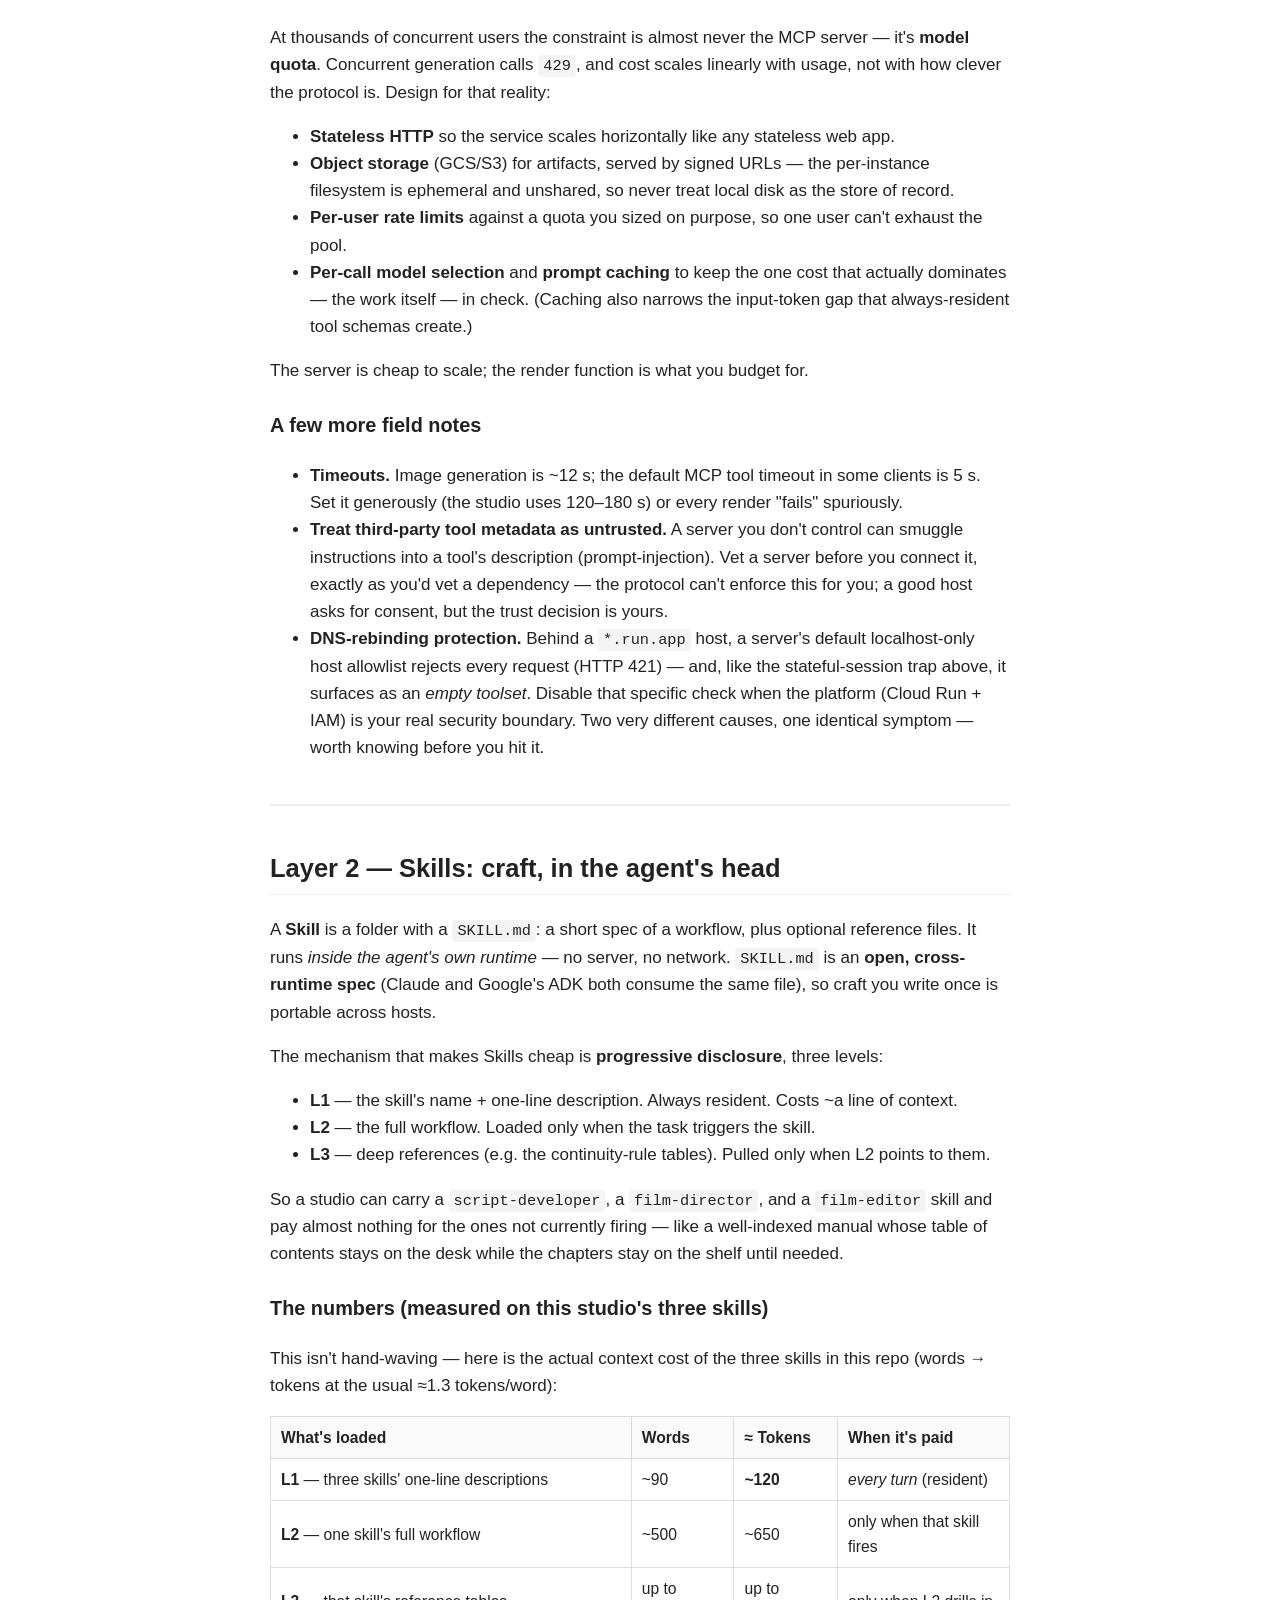
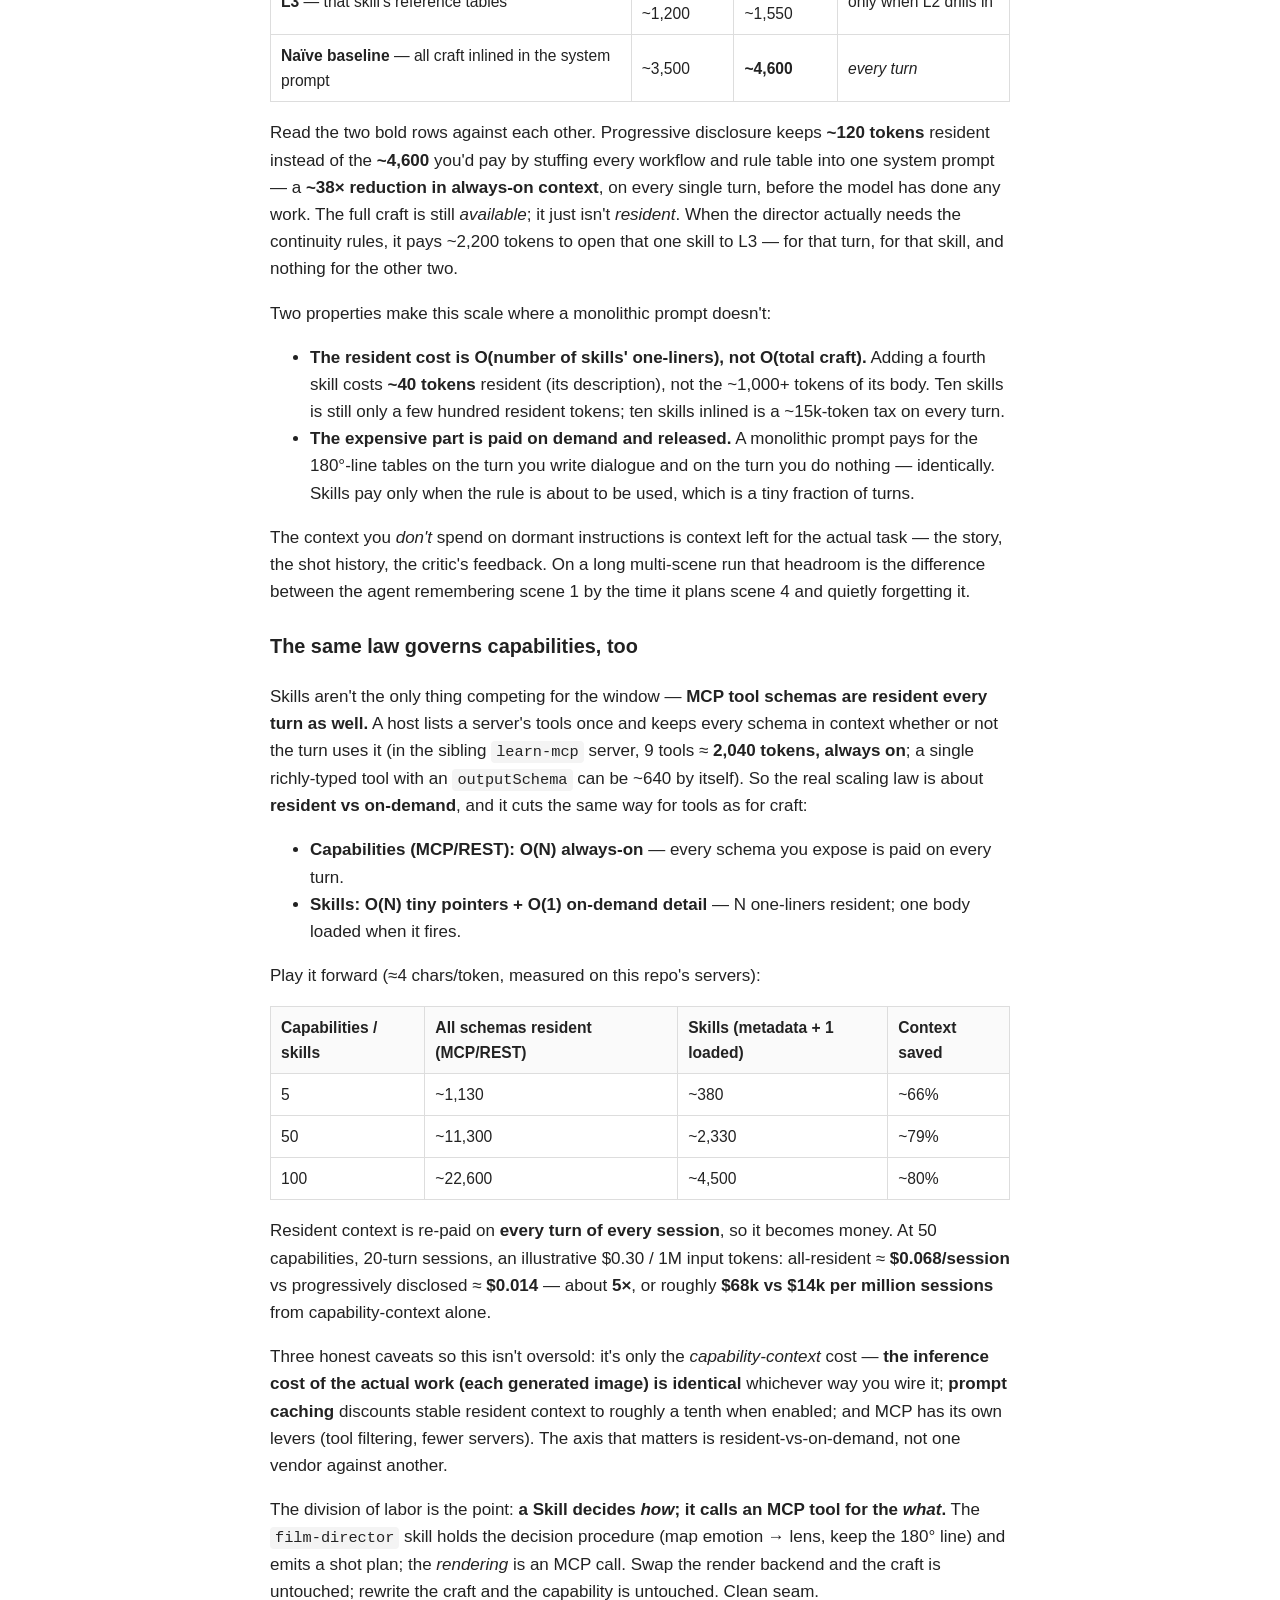
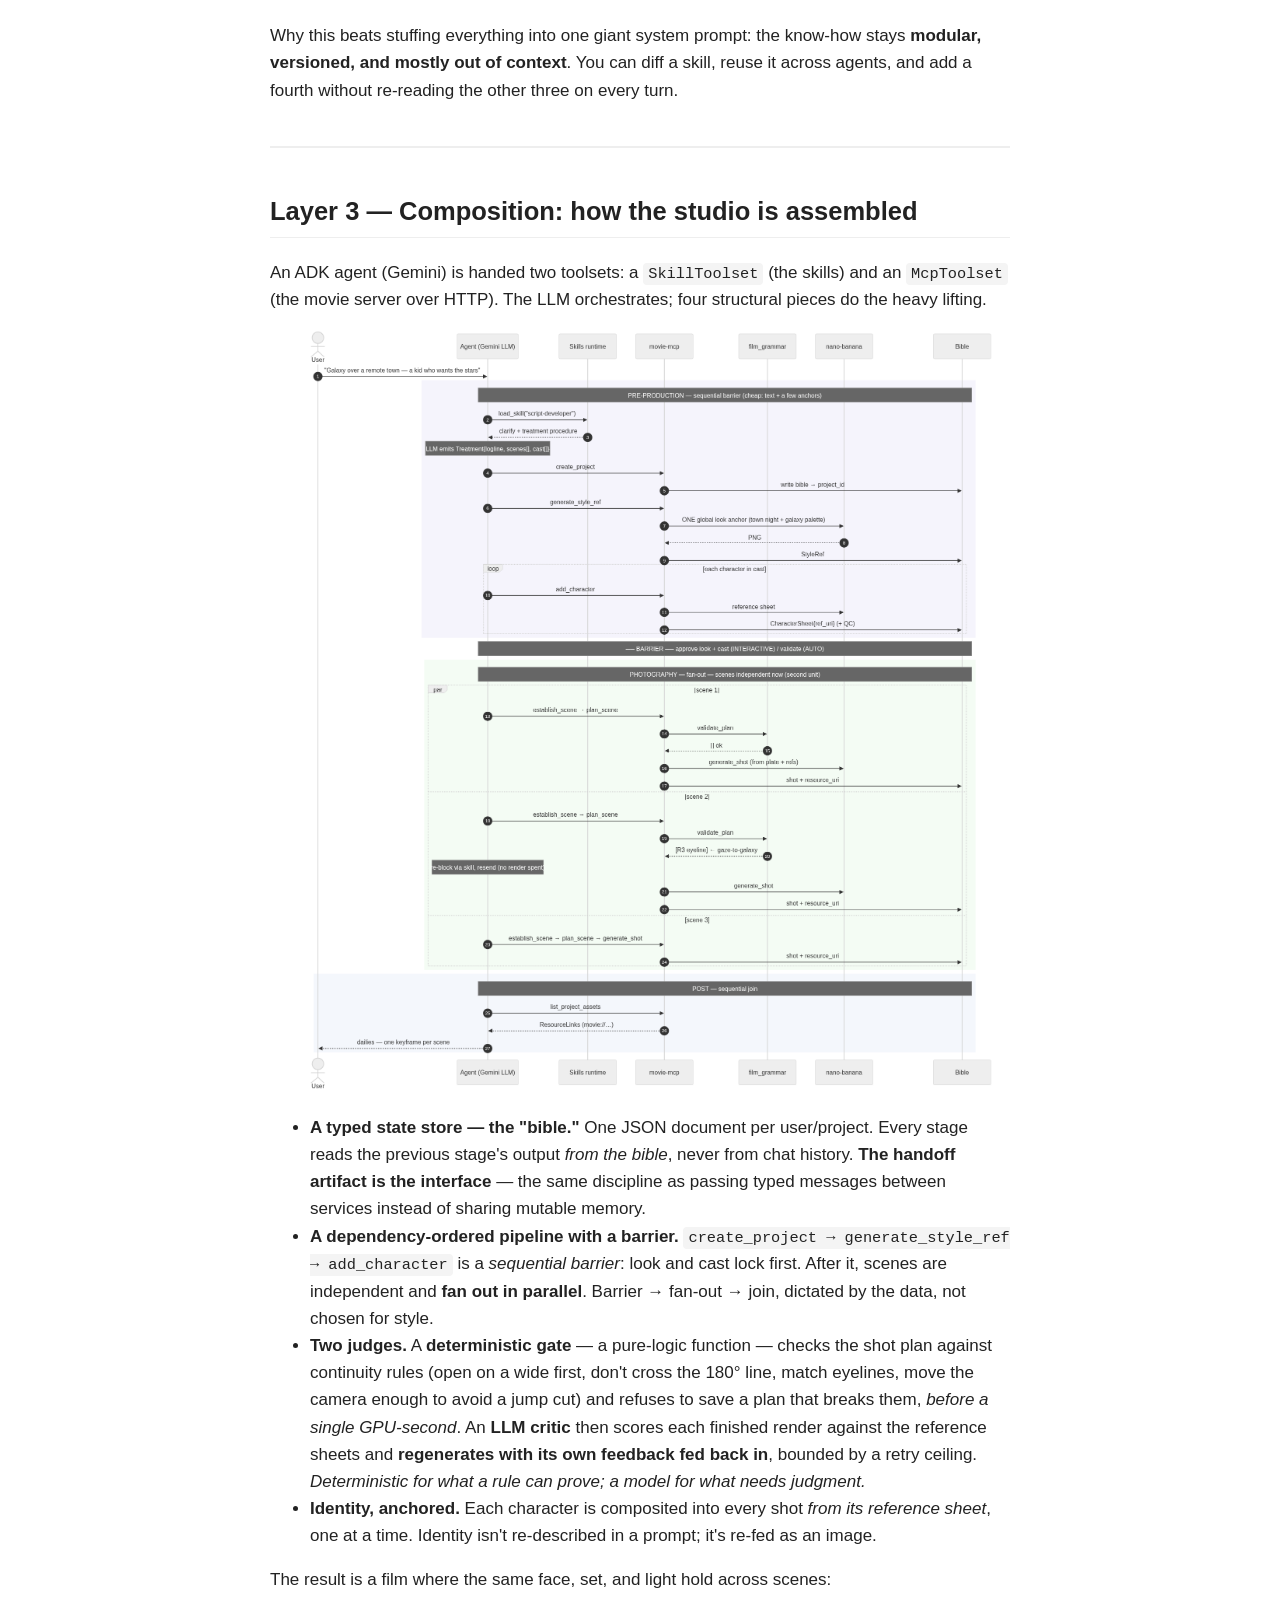
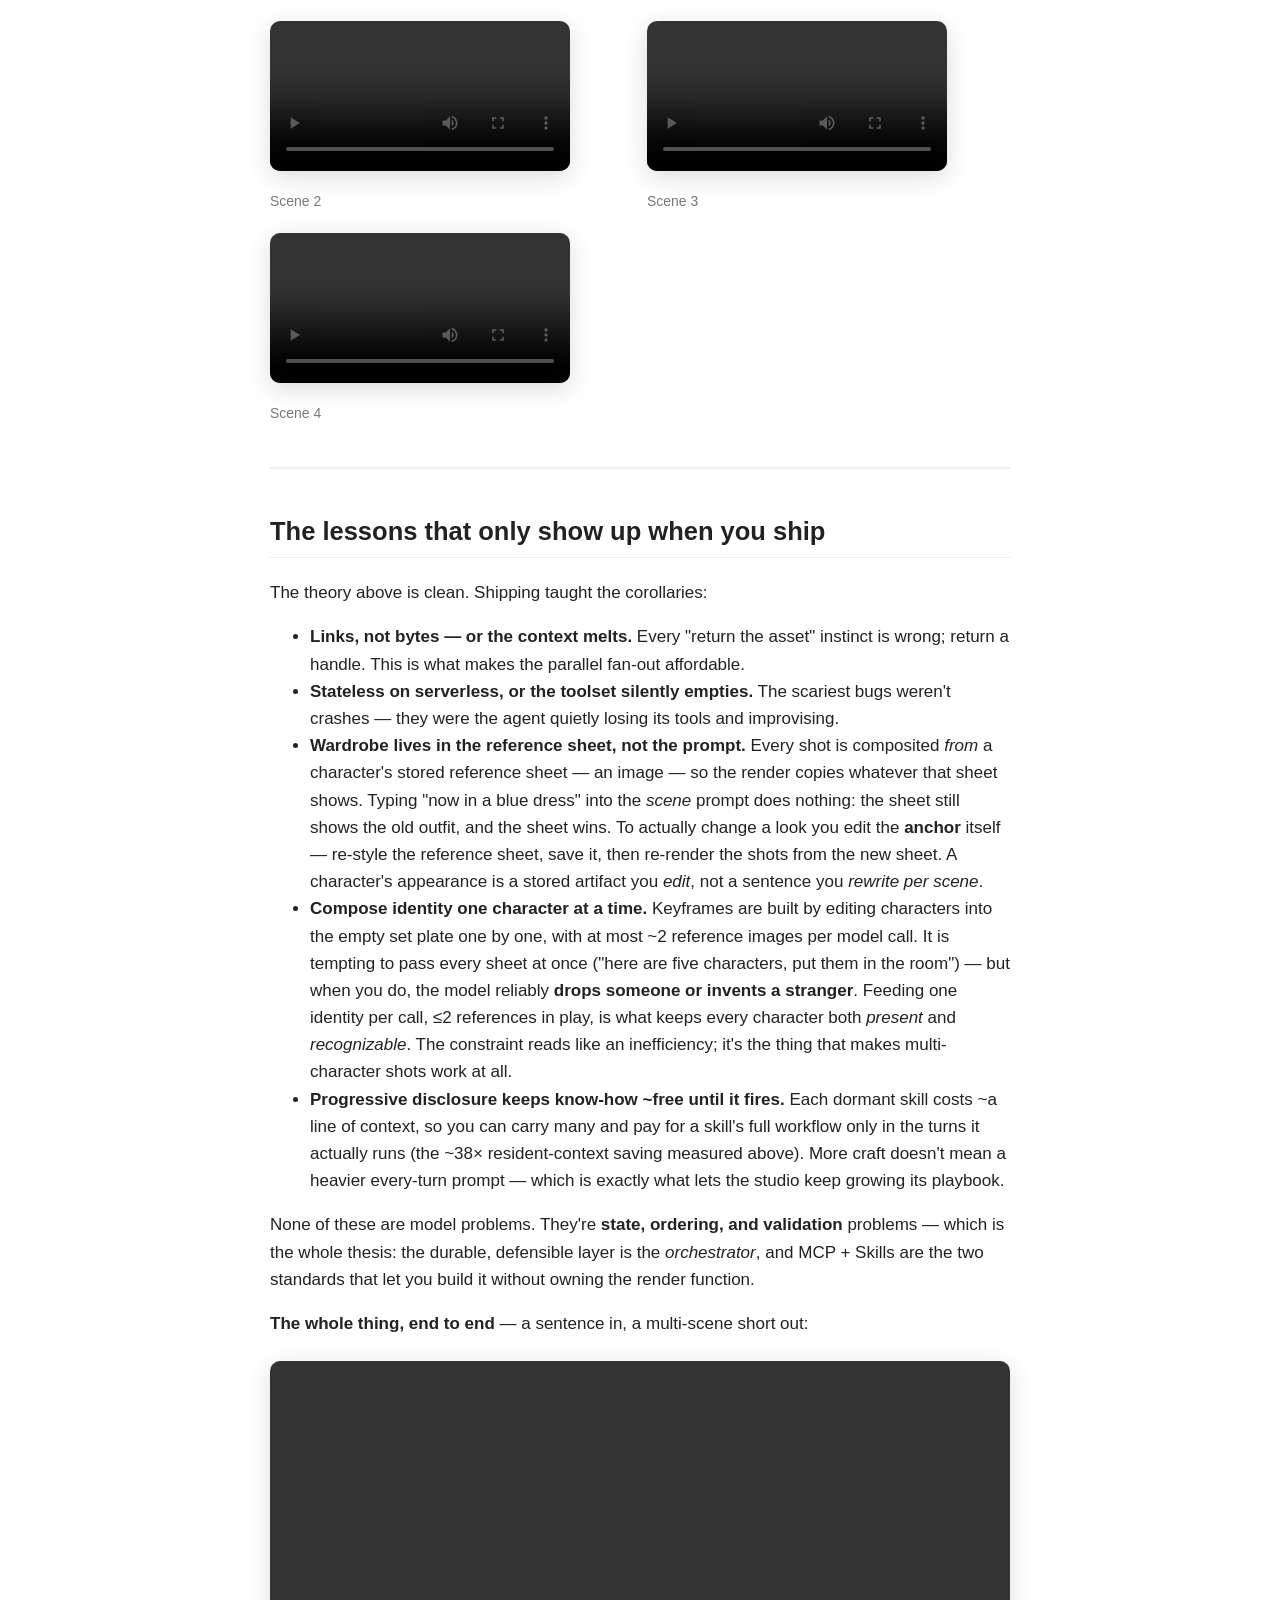
==== commit fa9d87fb: "Foundations: make the flagship storyboard->video example a coherent scene-4 pair (microshot_scene_4 " ====
--- a/docs/index.html
+++ b/docs/index.html
@@ -104,12 +104,15 @@
 <figure><img src="media/choice-buddy.png" alt="Buddy reference sheet"><figcaption>Buddy</figcaption></figure>
 </div>
 
-<p><strong>2. Craft (Skills) → capability (MCP).</strong> "Shoot scene 1." The <code>film-director</code> skill decides the
-coverage and continuity (a wide, a close, the reverse; hold the eyeline); the agent then calls
-<code>generate_microshot</code> for the storyboard and <code>start_scene_video</code> to animate it.</p>
-<p><img alt="A 3-panel micro-shot storyboard — SHOT 1 / 2 / 3 of one scene, same cast and set across all three" src="media/choice-storyboard-3shot.png" /></p>
-<video controls preload="metadata" src="media/choice-scene-1.mp4" style="width:100%"></video>
+<p><strong>2. Craft (Skills) → capability (MCP).</strong> "Shoot the scene." The <code>film-director</code> skill decides the
+coverage and continuity (the beats, the shot order, hold the eyeline); the agent calls
+<code>generate_microshot</code> for the 3-panel storyboard, then <code>start_scene_video</code> to animate <em>that same
+storyboard</em> into the finished clip.</p>
+<p><img alt="A 3-panel micro-shot storyboard — SHOT 1 / 2 / 3 of one scene, same cast and set across all three" src="media/choice-storyboard-s4.png" /></p>
+<p><em>The storyboard first…</em></p>
+<video controls preload="metadata" src="media/choice-scene-4.mp4" style="width:100%"></video>
 
+<p><em>…then the very same scene, animated — one continuous pass from the panels above.</em></p>
 <p><strong>3. The wiring.</strong> Skills load <em>inside</em> the agent (no network); MCP tools are fetched from the server
 over the wire. Only small links cross back — the pixels are read on demand.</p>
 <p><img alt="The skill + MCP call path" src="media/seq-callpath.png" /></p>
